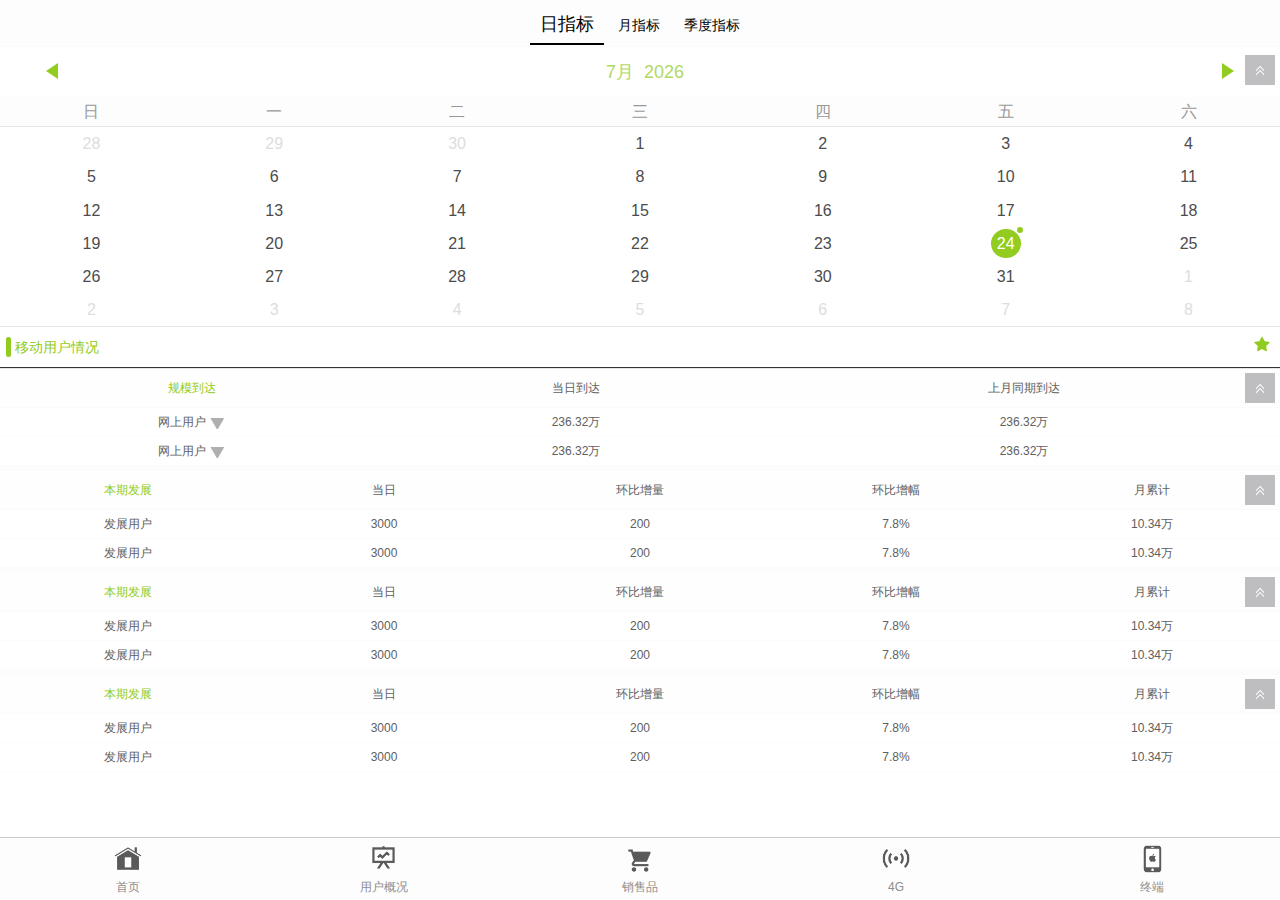
==== html/basic.html @ c3d91c06 "弹出层" ====
<!DOCTYPE html>
<html>
<head>
	<meta charset="UTF-8">
	<meta name="viewport" content="initial-scale=1.0, maximum-scale=1.0, user-scalable=no">
	<title>承包助手</title>
	<link rel="stylesheet" type="text/css" href="../css/themes/metro/easyui.css">
    <link rel="stylesheet" type="text/css" href="../css/themes/mobile.css">
	<link rel="stylesheet" type="text/css" href="../css/themes/icon.css">
    <link rel="stylesheet" type="text/css" href="../css/common.css">
	<script type="text/javascript" src="../js/jquery.min.js"></script>
    <script type="text/javascript" src="../js/jquery.easyui.min.js"></script>
    <script type="text/javascript" src="../js/jquery.easyui.mobile.js"></script>
    <script type="text/javascript" src="../js/slideout.min.js"></script>
    <script type="text/javascript" src="../js/swiper.min.js"></script>
    <script type="text/javascript" src="../js/touch.min.js"></script>
    <script type="text/javascript" src="../js/picker.js"></script>
    <script type="text/javascript" src="../js/picker.date.js"></script>
    <script type="text/javascript" src="../js/layout.js"></script>
</head>
<body>
<!--左侧滑动菜单-->
<nav id="menu" class="menu">
    <!--个人信息显示-->
    <div class="topInfo">
        <div class="photo">
            <p><img src="../images/common/phone.png" alt="呼和浩特-张勇"/> </p>
            <span>呼和浩特-张勇</span>
        </div>
    </div>
    <!--//个人信息显示-->
    <!--左侧功能菜单-->
    <section class="menu-section">
        <ul class="menu-section-list">
            <li><a href="javascript:void(0)" class="active menu01">公告<span></span></a></li>
            <li><a href="javascript:void(0)" class=" menu02">设置<span></span></a></li>
            <li><a href="javascript:void(0)" class=" menu03">收藏<span></span></a></li>
            <li><a href="javascript:void(0)" class=" menu04">指标解释<span></span></a></li>
            <li><a href="javascript:void(0)" class=" menu05">搜索<span></span></a></li>
            <li><a href="javascript:void(0)" class=" menu06">用户信息<span></span></a></li>
        </ul>
    </section>
    <!--//左侧功能菜单-->
</nav>
<!--左侧滑动菜单-->
<!--页面整体布局-->
<div id="main" class="panel">
    <!--easyui布局-->
	<div class="easyui-navpanel"  >
        <!--头部tab 菜单-->
        <header class="dateHeader">
            <ul class="topTab">
				<li><a href="javascript:void(0)"  class="active">日指标</a></li>
                <li><a href="javascript:void(0)" class="" >月指标</a></li>
                <li><a href="javascript:void(0)" class="" >季度指标</a></li>
			</ul>
            <!--日历控件-->
            <div class="dateGuide">
                <fieldset class="fieldset">

                    <div><input id="" hidden="hidden" class="datepicker" type="text"> <a class="toggleBtn" href="javascript:void(0)">切换</a></div>

                </fieldset>

            </div>
            <!--//日历控件-->
            <!--指标标题-->
            <div class="tableTitle">
                <h3>移动用户情况</h3>
                <a href="javascript:void(0)">收藏</a>
            </div>
            <!--//指标标题-->
        </header>
        <!--//头部tab 菜单-->
        <!--底部切换菜单-->
        <footer>
            <div class="m-buttongroup m-buttongroup-justified" style="width:100%">
                <a href="javascript:void(0)" class="easyui-linkbutton" data-options="iconCls:'icon-large-picture',size:'large',iconAlign:'top',plain:true">首页</a>
                <a href="javascript:void(0)" class="easyui-linkbutton" data-options="iconCls:'icon-large-clipart',size:'large',iconAlign:'top',plain:true">用户概况</a>
                <a href="javascript:void(0)" class="easyui-linkbutton" data-options="iconCls:'icon-large-shapes',size:'large',iconAlign:'top',plain:true">销售品</a>
                <a href="javascript:void(0)" class="easyui-linkbutton" data-options="iconCls:'icon-large-smartart',size:'large',iconAlign:'top',plain:true">4G</a>
                <a href="javascript:void(0)" class="easyui-linkbutton" data-options="iconCls:'icon-large-chart',size:'large',iconAlign:'top',plain:true">终端</a>
            </div>
        </footer>
        <!--//底部切换菜单-->
        <!--页面内容框架-->
        <div id="center">
            <!--指标内容-->
            <div class="tableGuide">

                <!--指标表格-->
                <div class="tableBox">
                    <a class="toggleBTable" href="javascript:void(0)">切换</a>
                        <table cellpadding="0" cellspacing="0" border="0" width="100%">
                            <colgroup>
                                <col width="30%" />
                                <col width="30%" />
                                <col width="*" />
                            </colgroup>
                            <thead>
                                <tr>
                                    <th class="imText">规模到达</th>
                                    <th>当日到达</th>
                                    <th>上月同期到达</th>
                                </tr>
                            </thead>
                            <tbody>
                            <tr>
                                <td class="inLink"><a href="javascript:void(0)">网上用户</a> </td>
                                <td>236.32万</td>
                                <td>236.32万</td>
                            </tr>
                            <tr>
                                <td class="inLink"><a href="javascript:void(0)">网上用户</a> </td>
                                <td>236.32万</td>
                                <td>236.32万</td>
                            </tr>

                            </tbody>
                        </table>
                </div>
                <!--//指标表格-->
                <!--指标表格-->
                <div class="tableBox">
                    <a class="toggleBTable" href="javascript:void(0)">切换</a>
                    <table cellpadding="0" cellspacing="0" border="0" width="100%">
                        <colgroup>
                            <col width="20%" />
                            <col width="20%" />
                            <col width="20%" />
                            <col width="20%" />
                            <col width="*" />
                        </colgroup>
                        <thead>
                        <tr>
                            <th class="imText">本期发展</th>
                            <th>当日</th>
                            <th>环比增量</th>
                            <th>环比增幅</th>
                            <th>月累计</th>
                        </tr>
                        </thead>
                        <tbody>
                        <tr>
                            <td>发展用户 </td>
                            <td>3000</td>
                            <td>200</td>
                            <td>7.8%</td>
                            <td>10.34万</td>
                        </tr>
                        <tr>
                            <td>发展用户 </td>
                            <td>3000</td>
                            <td>200</td>
                            <td>7.8%</td>
                            <td>10.34万</td>
                        </tr>
                        </tbody>
                    </table>
                </div>
                <!--//指标表格-->
                <!--指标表格-->
                <div class="tableBox">
                    <a class="toggleBTable" href="javascript:void(0)">切换</a>
                    <table cellpadding="0" cellspacing="0" border="0" width="100%">
                        <colgroup>
                            <col width="20%" />
                            <col width="20%" />
                            <col width="20%" />
                            <col width="20%" />
                            <col width="*" />
                        </colgroup>
                        <thead>
                        <tr>
                            <th class="imText">本期发展</th>
                            <th>当日</th>
                            <th>环比增量</th>
                            <th>环比增幅</th>
                            <th>月累计</th>
                        </tr>
                        </thead>
                        <tbody>
                        <tr>
                            <td>发展用户 </td>
                            <td>3000</td>
                            <td>200</td>
                            <td>7.8%</td>
                            <td>10.34万</td>
                        </tr>
                        <tr>
                            <td>发展用户 </td>
                            <td>3000</td>
                            <td>200</td>
                            <td>7.8%</td>
                            <td>10.34万</td>
                        </tr>
                        </tbody>
                    </table>
                </div>
                <!--//指标表格-->
                <!--指标表格-->
                <div class="tableBox">
                    <a class="toggleBTable" href="javascript:void(0)">切换</a>
                    <table cellpadding="0" cellspacing="0" border="0" width="100%">
                        <colgroup>
                            <col width="20%" />
                            <col width="20%" />
                            <col width="20%" />
                            <col width="20%" />
                            <col width="*" />
                        </colgroup>
                        <thead>
                        <tr>
                            <th class="imText">本期发展</th>
                            <th>当日</th>
                            <th>环比增量</th>
                            <th>环比增幅</th>
                            <th>月累计</th>
                        </tr>
                        </thead>
                        <tbody>
                        <tr>
                            <td>发展用户 </td>
                            <td>3000</td>
                            <td>200</td>
                            <td>7.8%</td>
                            <td>10.34万</td>
                        </tr>
                        <tr>
                            <td>发展用户 </td>
                            <td>3000</td>
                            <td>200</td>
                            <td>7.8%</td>
                            <td>10.34万</td>
                        </tr>
                        </tbody>
                    </table>
                </div>
                <!--//指标表格-->
            </div>
            <!--//指标内容-->
        </div>
        <!--//页面内容框架-->
    </div>
    <!--easyui布局-->
</div>
<!--页面整体布局-->
<script type="text/javascript">
    $(function(){
        //日历控件
        dateUse()

    })

    function dateUse(){

        $('.datepicker').pickadate(
                {
                    monthsFull: ['1月', '2月', '3月', '4月', '5月', '6月', '7月', '8月', '9月', '10月', '11月', '12月'],
                    weekdaysShort: ['日', '一', '二', '三', '四', '五', '六'],
                    year: 'picker__year',
                    month: 'picker__month',
                    day: 'picker__day'

                }
        );
    }
    var slideout = new Slideout({
        'panel': document.getElementById('main'),
        'menu': document.getElementById('menu'),
        'padding': 256,
        'tolerance': 70
    });

    var target = document.getElementById("main");
    touch.on(target, 'swipeleft', function(ev){
        var display = $(".slideout-menu").css("display");
        if(display=="none"){
            window.location.href="http://www.baidu.com";
        }
    });
    /*document.querySelector('.js-slideout-toggle').addEventListener('click', function() {slideout.toggle();});*/
    document.querySelector('.menu').addEventListener('click', function(eve) {
        slideout.close();
    });
    function aload(t){ "use strict";t=t||window.document.querySelectorAll("[data-aload]"),void 0===t.length&&(t=[t]);var a,e=0,r=t.length;for(e;r>e;e+=1)a=t[e],a["LINK"!==a.tagName?"src":"href"]=a.getAttribute("data-aload"),a.removeAttribute("data-aload");return t;}


</script>
</body>
</html>
---- css/themes/metro/easyui.css ----
.panel {
  overflow: hidden;
  text-align: left;
  margin: 0;
  border: 0;
  -moz-border-radius: 0 0 0 0;
  -webkit-border-radius: 0 0 0 0;
  border-radius: 0 0 0 0;
}
.panel-header,
.panel-body {
  border-width: 1px;
  border-style: solid;
}
.panel-header {
  padding: 5px;
  position: relative;
}
.panel-title {
  background: url('images/blank.gif') no-repeat;
}
.panel-header-noborder {
  border-width: 0 0 1px 0;
}
.panel-body {
  overflow: auto;
  border-top-width: 0;
  padding: 0;
}
.panel-body-noheader {
  border-top-width: 1px;
}
.panel-body-noborder {
  border-width: 0px;
}
.panel-body-nobottom {
  border-bottom-width: 0;
}
.panel-with-icon {
  padding-left: 18px;
}
.panel-icon,
.panel-tool {
  position: absolute;
  top: 50%;
  margin-top: -8px;
  height: 16px;
  overflow: hidden;
}
.panel-icon {
  left: 5px;
  width: 16px;
}
.panel-tool {
  right: 5px;
  width: auto;
}
.panel-tool a {
  display: inline-block;
  width: 16px;
  height: 16px;
  opacity: 0.6;
  filter: alpha(opacity=60);
  margin: 0 0 0 2px;
  vertical-align: top;
}
.panel-tool a:hover {
  opacity: 1;
  filter: alpha(opacity=100);
  background-color: #E6E6E6;
  -moz-border-radius: -2px -2px -2px -2px;
  -webkit-border-radius: -2px -2px -2px -2px;
  border-radius: -2px -2px -2px -2px;
}
.panel-loading {
  padding: 11px 0px 10px 30px;
}
.panel-noscroll {
  overflow: hidden;
}
.panel-fit,
.panel-fit body {
  height: 100%;
  margin: 0;
  padding: 0;
  border: 0;
  overflow: hidden;
}
.panel-loading {
  background: url('images/loading.gif') no-repeat 10px 10px;
}
.panel-tool-close {
  background: url('images/panel_tools.png') no-repeat -16px 0px;
}
.panel-tool-min {
  background: url('images/panel_tools.png') no-repeat 0px 0px;
}
.panel-tool-max {
  background: url('images/panel_tools.png') no-repeat 0px -16px;
}
.panel-tool-restore {
  background: url('images/panel_tools.png') no-repeat -16px -16px;
}
.panel-tool-collapse {
  background: url('images/panel_tools.png') no-repeat -32px 0;
}
.panel-tool-expand {
  background: url('images/panel_tools.png') no-repeat -32px -16px;
}
.panel-header,
.panel-body {
  border-color: #ddd;
}
.panel-header {
  background-color: #ffffff;
}
.panel-body {
  background-color: #fff;
  color: #444;
  font-size: 12px;
}
.panel-title {
  font-size: 12px;
  font-weight: bold;
  color: #777;
  height: 16px;
  line-height: 16px;
}
.panel-footer {
  border: 1px solid #ddd;
  overflow: hidden;
  background: #fff;
}
.panel-footer-noborder {
  border-width: 1px 0 0 0;
}
.accordion {
  overflow: hidden;
  border-width: 1px;
  border-style: solid;
}
.accordion .accordion-header {
  border-width: 0 0 1px;
  cursor: pointer;
}
.accordion .accordion-body {
  border-width: 0 0 1px;
}
.accordion-noborder {
  border-width: 0;
}
.accordion-noborder .accordion-header {
  border-width: 0 0 1px;
}
.accordion-noborder .accordion-body {
  border-width: 0 0 1px;
}
.accordion-collapse {
  background: url('images/accordion_arrows.png') no-repeat 0 0;
}
.accordion-expand {
  background: url('images/accordion_arrows.png') no-repeat -16px 0;
}
.accordion {
  background: #fff;
  border-color: #ddd;
}
.accordion .accordion-header {
  background: #ffffff;
  filter: none;
}
.accordion .accordion-header-selected {
  background: #CCE6FF;
}
.accordion .accordion-header-selected .panel-title {
  color: #000;
}
.window {
  overflow: hidden;
  padding: 5px;
  border-width: 1px;
  border-style: solid;
}
.window .window-header {
  background: transparent;
  padding: 0px 0px 6px 0px;
}
.window .window-body {
  border-width: 1px;
  border-style: solid;
  border-top-width: 0px;
}
.window .window-body-noheader {
  border-top-width: 1px;
}
.window .panel-body-nobottom {
  border-bottom-width: 0;
}
.window .window-header .panel-icon,
.window .window-header .panel-tool {
  top: 50%;
  margin-top: -11px;
}
.window .window-header .panel-icon {
  left: 1px;
}
.window .window-header .panel-tool {
  right: 1px;
}
.window .window-header .panel-with-icon {
  padding-left: 18px;
}
.window-proxy {
  position: absolute;
  overflow: hidden;
}
.window-proxy-mask {
  position: absolute;
  filter: alpha(opacity=5);
  opacity: 0.05;
}
.window-mask {
  position: absolute;
  left: 0;
  top: 0;
  width: 100%;
  height: 100%;
  filter: alpha(opacity=40);
  opacity: 0.40;
  font-size: 1px;
  overflow: hidden;
}
.window,
.window-shadow {
  position: absolute;
  -moz-border-radius: 0px 0px 0px 0px;
  -webkit-border-radius: 0px 0px 0px 0px;
  border-radius: 0px 0px 0px 0px;
}
.window-shadow {
  background: #eee;
  -moz-box-shadow: 2px 2px 3px #ededed;
  -webkit-box-shadow: 2px 2px 3px #ededed;
  box-shadow: 2px 2px 3px #ededed;
  filter: progid:DXImageTransform.Microsoft.Blur(pixelRadius=2,MakeShadow=false,ShadowOpacity=0.2);
}
.window,
.window .window-body {
  border-color: #ddd;
}
.window {
  background-color: #ffffff;
}
.window-proxy {
  border: 1px dashed #ddd;
}
.window-proxy-mask,
.window-mask {
  background: #eee;
}
.window .panel-footer {
  border: 1px solid #ddd;
  position: relative;
  top: -1px;
}
.dialog-content {
  overflow: auto;
}
.dialog-toolbar {
  padding: 2px 5px;
}
.dialog-tool-separator {
  float: left;
  height: 24px;
  border-left: 1px solid #ddd;
  border-right: 1px solid #fff;
  margin: 2px 1px;
}
.dialog-button {
  padding: 5px;
  text-align: right;
}
.dialog-button .l-btn {
  margin-left: 5px;
}
.dialog-toolbar,
.dialog-button {
  background: #fff;
  border-width: 1px;
  border-style: solid;
}
.dialog-toolbar {
  border-color: #ddd #ddd #ddd #ddd;
}
.dialog-button {
  border-color: #ddd #ddd #ddd #ddd;
}
.l-btn {
  text-decoration: none;
  display: inline-block;
  overflow: hidden;
  margin: 0;
  padding: 0;
  cursor: pointer;
  outline: none;
  text-align: center;
  vertical-align: middle;
  line-height: normal;
}
.l-btn-plain {
  border-width: 0;
  padding: 1px;
}
.l-btn-left {
  display: inline-block;
  position: relative;
  overflow: hidden;
  margin: 0;
  padding: 0;
  vertical-align: top;
}
.l-btn-text {
  display: inline-block;
  vertical-align: top;
  width: auto;
  line-height: 24px;
  font-size: 12px;
  padding: 0;
  margin: 0 4px;
}
.l-btn-icon {
  display: inline-block;
  width: 16px;
  height: 16px;
  line-height: 16px;
  position: absolute;
  top: 50%;
  margin-top: -8px;
  font-size: 1px;
}
.l-btn span span .l-btn-empty {
  display: inline-block;
  margin: 0;
  width: 16px;
  height: 24px;
  font-size: 1px;
  vertical-align: top;
}
.l-btn span .l-btn-icon-left {
  padding: 0 0 0 20px;
  background-position: left center;
}
.l-btn span .l-btn-icon-right {
  padding: 0 20px 0 0;
  background-position: right center;
}
.l-btn-icon-left .l-btn-text {
  margin: 0 4px 0 24px;
}
.l-btn-icon-left .l-btn-icon {
  left: 4px;
}
.l-btn-icon-right .l-btn-text {
  margin: 0 24px 0 4px;
}
.l-btn-icon-right .l-btn-icon {
  right: 4px;
}
.l-btn-icon-top .l-btn-text {
  margin: 20px 4px 0 4px;
}
.l-btn-icon-top .l-btn-icon {
  top: 4px;
  left: 50%;
  margin: 0 0 0 -8px;
}
.l-btn-icon-bottom .l-btn-text {
  margin: 0 4px 20px 4px;
}
.l-btn-icon-bottom .l-btn-icon {
  top: auto;
  bottom: 4px;
  left: 50%;
  margin: 0 0 0 -8px;
}
.l-btn-left .l-btn-empty {
  margin: 0 4px;
  width: 16px;
}
.l-btn-plain:hover {
  padding: 0;
}
.l-btn-focus {
  outline: #0000FF dotted thin;
}
.l-btn-large .l-btn-text {
  line-height: 40px;
}
.l-btn-large .l-btn-icon {
  width: 32px;
  height: 32px;
  line-height: 32px;
  margin-top: -16px;
}
.l-btn-large .l-btn-icon-left .l-btn-text {
  margin-left: 40px;
}
.l-btn-large .l-btn-icon-right .l-btn-text {
  margin-right: 40px;
}
.l-btn-large .l-btn-icon-top .l-btn-text {
  margin-top: 36px;
  line-height: 24px;
  min-width: 32px;
}
.l-btn-large .l-btn-icon-top .l-btn-icon {
  margin: 0 0 0 -16px;
}
.l-btn-large .l-btn-icon-bottom .l-btn-text {
  margin-bottom: 36px;
  line-height: 24px;
  min-width: 32px;
}
.l-btn-large .l-btn-icon-bottom .l-btn-icon {
  margin: 0 0 0 -16px;
}
.l-btn-large .l-btn-left .l-btn-empty {
  margin: 0 4px;
  width: 32px;
}
.l-btn {
  color: #777;
  background: #ffffff;
  background-repeat: repeat-x;
  border: 1px solid #dddddd;
  background: -webkit-linear-gradient(top,#ffffff 0,#ffffff 100%);
  background: -moz-linear-gradient(top,#ffffff 0,#ffffff 100%);
  background: -o-linear-gradient(top,#ffffff 0,#ffffff 100%);
  background: linear-gradient(to bottom,#ffffff 0,#ffffff 100%);
  background-repeat: repeat-x;
  filter: progid:DXImageTransform.Microsoft.gradient(startColorstr=#ffffff,endColorstr=#ffffff,GradientType=0);
  -moz-border-radius: 0px 0px 0px 0px;
  -webkit-border-radius: 0px 0px 0px 0px;
  border-radius: 0px 0px 0px 0px;
}
.l-btn:hover {
  background: #E6E6E6;
  color: #444;
  border: 1px solid #ddd;
  filter: none;
}
.l-btn-plain {
  background: transparent;
  border-width: 0;
  filter: none;
}
.l-btn-outline {
  border-width: 1px;
  border-color: #ddd;
  padding: 0;
}
.l-btn-plain:hover {
  background: #E6E6E6;
  color: #444;
  border: 1px solid #ddd;
  -moz-border-radius: 0px 0px 0px 0px;
  -webkit-border-radius: 0px 0px 0px 0px;
  border-radius: 0px 0px 0px 0px;
}
.l-btn-disabled,
.l-btn-disabled:hover {
  opacity: 0.5;
  cursor: default;
  background: #ffffff;
  color: #777;
  background: -webkit-linear-gradient(top,#ffffff 0,#ffffff 100%);
  background: -moz-linear-gradient(top,#ffffff 0,#ffffff 100%);
  background: -o-linear-gradient(top,#ffffff 0,#ffffff 100%);
  background: linear-gradient(to bottom,#ffffff 0,#ffffff 100%);
  background-repeat: repeat-x;
  filter: progid:DXImageTransform.Microsoft.gradient(startColorstr=#ffffff,endColorstr=#ffffff,GradientType=0);
}
.l-btn-disabled .l-btn-text,
.l-btn-disabled .l-btn-icon {
  filter: alpha(opacity=50);
}
.l-btn-plain-disabled,
.l-btn-plain-disabled:hover {
  background: transparent;
  filter: alpha(opacity=50);
}
.l-btn-selected,
.l-btn-selected:hover {
  background: #ddd;
  filter: none;
}
.l-btn-plain-selected,
.l-btn-plain-selected:hover {
  background: #ddd;
}
.textbox {
  position: relative;
  border: 1px solid #ddd;
  background-color: #fff;
  vertical-align: middle;
  display: inline-block;
  overflow: hidden;
  white-space: nowrap;
  margin: 0;
  padding: 0;
  -moz-border-radius: 0px 0px 0px 0px;
  -webkit-border-radius: 0px 0px 0px 0px;
  border-radius: 0px 0px 0px 0px;
}
.textbox .textbox-text {
  font-size: 12px;
  border: 0;
  margin: 0;
  padding: 4px;
  white-space: normal;
  vertical-align: top;
  outline-style: none;
  resize: none;
  -moz-border-radius: 0px 0px 0px 0px;
  -webkit-border-radius: 0px 0px 0px 0px;
  border-radius: 0px 0px 0px 0px;
}
.textbox textarea.textbox-text {
  white-space: pre-wrap;
}
.textbox .textbox-prompt {
  font-size: 12px;
  color: #aaa;
}
.textbox .textbox-button,
.textbox .textbox-button:hover {
  position: absolute;
  top: 0;
  padding: 0;
  vertical-align: top;
  -moz-border-radius: 0 0 0 0;
  -webkit-border-radius: 0 0 0 0;
  border-radius: 0 0 0 0;
}
.textbox-button-right,
.textbox-button-right:hover {
  border-width: 0 0 0 1px;
}
.textbox-button-left,
.textbox-button-left:hover {
  border-width: 0 1px 0 0;
}
.textbox-addon {
  position: absolute;
  top: 0;
}
.textbox-icon {
  display: inline-block;
  width: 18px;
  height: 20px;
  overflow: hidden;
  vertical-align: top;
  background-position: center center;
  cursor: pointer;
  opacity: 0.6;
  filter: alpha(opacity=60);
  text-decoration: none;
  outline-style: none;
}
.textbox-icon-disabled,
.textbox-icon-readonly {
  cursor: default;
}
.textbox-icon:hover {
  opacity: 1.0;
  filter: alpha(opacity=100);
}
.textbox-icon-disabled:hover {
  opacity: 0.6;
  filter: alpha(opacity=60);
}
.textbox-focused {
  -moz-box-shadow: 0 0 3px 0 #ddd;
  -webkit-box-shadow: 0 0 3px 0 #ddd;
  box-shadow: 0 0 3px 0 #ddd;
}
.textbox-invalid {
  border-color: #ffa8a8;
  background-color: #fff3f3;
}
.filebox .textbox-value {
  vertical-align: top;
  position: absolute;
  top: 0;
  left: -5000px;
}
.filebox-label {
  display: inline-block;
  position: absolute;
  width: 100%;
  height: 100%;
  cursor: pointer;
  left: 0;
  top: 0;
  z-index: 10;
  background: url('images/blank.gif') no-repeat;
}
.l-btn-disabled .filebox-label {
  cursor: default;
}
.combo {
  display: inline-block;
  white-space: nowrap;
  margin: 0;
  padding: 0;
  border-width: 1px;
  border-style: solid;
  overflow: hidden;
  vertical-align: middle;
}
.combo .combo-text {
  font-size: 12px;
  border: 0px;
  margin: 0;
  padding: 0px 2px;
  vertical-align: baseline;
}
.combo-arrow {
  width: 18px;
  height: 20px;
  overflow: hidden;
  display: inline-block;
  vertical-align: top;
  cursor: pointer;
  opacity: 0.6;
  filter: alpha(opacity=60);
}
.combo-arrow-hover {
  opacity: 1.0;
  filter: alpha(opacity=100);
}
.combo-panel {
  overflow: auto;
}
.combo-arrow {
  background: url('images/combo_arrow.png') no-repeat center center;
}
.combo-panel {
  background-color: #fff;
}
.combo {
  border-color: #ddd;
  background-color: #fff;
}
.combo-arrow {
  background-color: #ffffff;
}
.combo-arrow-hover {
  background-color: #E6E6E6;
}
.combo-arrow:hover {
  background-color: #E6E6E6;
}
.combo .textbox-icon-disabled:hover {
  cursor: default;
}
.textbox-invalid {
  border-color: #ffa8a8;
  background-color: #fff3f3;
}
.combobox-item,
.combobox-group {
  font-size: 12px;
  padding: 3px;
  padding-right: 0px;
}
.combobox-item-disabled {
  opacity: 0.5;
  filter: alpha(opacity=50);
}
.combobox-gitem {
  padding-left: 10px;
}
.combobox-group {
  font-weight: bold;
}
.combobox-item-hover {
  background-color: #E6E6E6;
  color: #444;
}
.combobox-item-selected {
  background-color: #CCE6FF;
  color: #000;
}
.layout {
  position: relative;
  overflow: hidden;
  margin: 0;
  padding: 0;
  z-index: 0;
}
.layout-panel {
  position: absolute;
  overflow: hidden;
}
.layout-body {
  min-width: 1px;
  min-height: 1px;
}
.layout-panel-east,
.layout-panel-west {
  z-index: 2;
}
.layout-panel-north,
.layout-panel-south {
  z-index: 3;
}
.layout-expand {
  position: absolute;
  padding: 0px;
  font-size: 1px;
  cursor: pointer;
  z-index: 1;
}
.layout-expand .panel-header,
.layout-expand .panel-body {
  background: transparent;
  filter: none;
  overflow: hidden;
}
.layout-expand .panel-header {
  border-bottom-width: 0px;
}
.layout-expand .panel-body {
  position: relative;
}
.layout-expand .panel-body .panel-icon {
  margin-top: 0;
  top: 0;
  left: 50%;
  margin-left: -8px;
}
.layout-expand-west .panel-header .panel-icon,
.layout-expand-east .panel-header .panel-icon {
  display: none;
}
.layout-expand-title {
  position: absolute;
  top: 0;
  left: 21px;
  white-space: nowrap;
  word-wrap: normal;
  -webkit-transform: rotate(90deg);
  -webkit-transform-origin: 0 0;
  -moz-transform: rotate(90deg);
  -moz-transform-origin: 0 0;
  -o-transform: rotate(90deg);
  -o-transform-origin: 0 0;
  transform: rotate(90deg);
  transform-origin: 0 0;
}
.layout-expand-with-icon {
  top: 18px;
}
.layout-expand .panel-body-noheader .layout-expand-title,
.layout-expand .panel-body-noheader .panel-icon {
  top: 5px;
}
.layout-expand .panel-body-noheader .layout-expand-with-icon {
  top: 23px;
}
.layout-split-proxy-h,
.layout-split-proxy-v {
  position: absolute;
  font-size: 1px;
  display: none;
  z-index: 5;
}
.layout-split-proxy-h {
  width: 5px;
  cursor: e-resize;
}
.layout-split-proxy-v {
  height: 5px;
  cursor: n-resize;
}
.layout-mask {
  position: absolute;
  background: #fafafa;
  filter: alpha(opacity=10);
  opacity: 0.10;
  z-index: 4;
}
.layout-button-up {
  background: url('images/layout_arrows.png') no-repeat -16px -16px;
}
.layout-button-down {
  background: url('images/layout_arrows.png') no-repeat -16px 0;
}
.layout-button-left {
  background: url('images/layout_arrows.png') no-repeat 0 0;
}
.layout-button-right {
  background: url('images/layout_arrows.png') no-repeat 0 -16px;
}
.layout-split-proxy-h,
.layout-split-proxy-v {
  background-color: #b3b3b3;
}
.layout-split-north {
  border-bottom: 5px solid #fff;
}
.layout-split-south {
  border-top: 5px solid #fff;
}
.layout-split-east {
  border-left: 5px solid #fff;
}
.layout-split-west {
  border-right: 5px solid #fff;
}
.layout-expand {
  background-color: #ffffff;
}
.layout-expand-over {
  background-color: #ffffff;
}
.tabs-container {
  overflow: hidden;
}
.tabs-header {
  border-width: 1px;
  border-style: solid;
  border-bottom-width: 0;
  position: relative;
  padding: 0;
  padding-top: 2px;
  overflow: hidden;
}
.tabs-scroller-left,
.tabs-scroller-right {
  position: absolute;
  top: auto;
  bottom: 0;
  width: 18px;
  font-size: 1px;
  display: none;
  cursor: pointer;
  border-width: 1px;
  border-style: solid;
}
.tabs-scroller-left {
  left: 0;
}
.tabs-scroller-right {
  right: 0;
}
.tabs-tool {
  position: absolute;
  bottom: 0;
  padding: 1px;
  overflow: hidden;
  border-width: 1px;
  border-style: solid;
}
.tabs-header-plain .tabs-tool {
  padding: 0 1px;
}
.tabs-wrap {
  position: relative;
  left: 0;
  overflow: hidden;
  width: 100%;
  margin: 0;
  padding: 0;
}
.tabs-scrolling {
  margin-left: 18px;
  margin-right: 18px;
}
.tabs-disabled {
  opacity: 0.3;
  filter: alpha(opacity=30);
}
.tabs {
  list-style-type: none;
  height: 26px;
  margin: 0px;
  padding: 0px;
  padding-left: 4px;
  width: 50000px;
  border-style: solid;
  border-width: 0 0 1px 0;
}
.tabs li {
  float: left;
  display: inline-block;
  margin: 0 4px -1px 0;
  padding: 0;
  position: relative;
  border: 0;
}
.tabs li a.tabs-inner {
  display: inline-block;
  text-decoration: none;
  margin: 0;
  padding: 0 10px;
  height: 25px;
  line-height: 25px;
  text-align: center;
  white-space: nowrap;
  border-width: 1px;
  border-style: solid;
  -moz-border-radius: 0px 0px 0 0;
  -webkit-border-radius: 0px 0px 0 0;
  border-radius: 0px 0px 0 0;
}
.tabs li.tabs-selected a.tabs-inner {
  font-weight: bold;
  outline: none;
}
.tabs li.tabs-selected a:hover.tabs-inner {
  cursor: default;
  pointer: default;
}
.tabs li a.tabs-close,
.tabs-p-tool {
  position: absolute;
  font-size: 1px;
  display: block;
  height: 12px;
  padding: 0;
  top: 50%;
  margin-top: -6px;
  overflow: hidden;
}
.tabs li a.tabs-close {
  width: 12px;
  right: 5px;
  opacity: 0.6;
  filter: alpha(opacity=60);
}
.tabs-p-tool {
  right: 16px;
}
.tabs-p-tool a {
  display: inline-block;
  font-size: 1px;
  width: 12px;
  height: 12px;
  margin: 0;
  opacity: 0.6;
  filter: alpha(opacity=60);
}
.tabs li a:hover.tabs-close,
.tabs-p-tool a:hover {
  opacity: 1;
  filter: alpha(opacity=100);
  cursor: hand;
  cursor: pointer;
}
.tabs-with-icon {
  padding-left: 18px;
}
.tabs-icon {
  position: absolute;
  width: 16px;
  height: 16px;
  left: 10px;
  top: 50%;
  margin-top: -8px;
}
.tabs-title {
  font-size: 12px;
}
.tabs-closable {
  padding-right: 8px;
}
.tabs-panels {
  margin: 0px;
  padding: 0px;
  border-width: 1px;
  border-style: solid;
  border-top-width: 0;
  overflow: hidden;
}
.tabs-header-bottom {
  border-width: 0 1px 1px 1px;
  padding: 0 0 2px 0;
}
.tabs-header-bottom .tabs {
  border-width: 1px 0 0 0;
}
.tabs-header-bottom .tabs li {
  margin: -1px 4px 0 0;
}
.tabs-header-bottom .tabs li a.tabs-inner {
  -moz-border-radius: 0 0 0px 0px;
  -webkit-border-radius: 0 0 0px 0px;
  border-radius: 0 0 0px 0px;
}
.tabs-header-bottom .tabs-tool {
  top: 0;
}
.tabs-header-bottom .tabs-scroller-left,
.tabs-header-bottom .tabs-scroller-right {
  top: 0;
  bottom: auto;
}
.tabs-panels-top {
  border-width: 1px 1px 0 1px;
}
.tabs-header-left {
  float: left;
  border-width: 1px 0 1px 1px;
  padding: 0;
}
.tabs-header-right {
  float: right;
  border-width: 1px 1px 1px 0;
  padding: 0;
}
.tabs-header-left .tabs-wrap,
.tabs-header-right .tabs-wrap {
  height: 100%;
}
.tabs-header-left .tabs {
  height: 100%;
  padding: 4px 0 0 2px;
  border-width: 0 1px 0 0;
}
.tabs-header-right .tabs {
  height: 100%;
  padding: 4px 2px 0 0;
  border-width: 0 0 0 1px;
}
.tabs-header-left .tabs li,
.tabs-header-right .tabs li {
  display: block;
  width: 100%;
  position: relative;
}
.tabs-header-left .tabs li {
  left: auto;
  right: 0;
  margin: 0 -1px 4px 0;
  float: right;
}
.tabs-header-right .tabs li {
  left: 0;
  right: auto;
  margin: 0 0 4px -1px;
  float: left;
}
.tabs-justified li a.tabs-inner {
  padding-left: 0;
  padding-right: 0;
}
.tabs-header-left .tabs li a.tabs-inner {
  display: block;
  text-align: left;
  padding-left: 10px;
  padding-right: 10px;
  -moz-border-radius: 0px 0 0 0px;
  -webkit-border-radius: 0px 0 0 0px;
  border-radius: 0px 0 0 0px;
}
.tabs-header-right .tabs li a.tabs-inner {
  display: block;
  text-align: left;
  padding-left: 10px;
  padding-right: 10px;
  -moz-border-radius: 0 0px 0px 0;
  -webkit-border-radius: 0 0px 0px 0;
  border-radius: 0 0px 0px 0;
}
.tabs-panels-right {
  float: right;
  border-width: 1px 1px 1px 0;
}
.tabs-panels-left {
  float: left;
  border-width: 1px 0 1px 1px;
}
.tabs-header-noborder,
.tabs-panels-noborder {
  border: 0px;
}
.tabs-header-plain {
  border: 0px;
  background: transparent;
}
.tabs-pill {
  padding-bottom: 3px;
}
.tabs-header-bottom .tabs-pill {
  padding-top: 3px;
  padding-bottom: 0;
}
.tabs-header-left .tabs-pill {
  padding-right: 3px;
}
.tabs-header-right .tabs-pill {
  padding-left: 3px;
}
.tabs-header .tabs-pill li a.tabs-inner {
  -moz-border-radius: 0px 0px 0px 0px;
  -webkit-border-radius: 0px 0px 0px 0px;
  border-radius: 0px 0px 0px 0px;
}
.tabs-header-narrow,
.tabs-header-narrow .tabs-narrow {
  padding: 0;
}
.tabs-narrow li,
.tabs-header-bottom .tabs-narrow li {
  margin-left: 0;
  margin-right: -1px;
}
.tabs-narrow li.tabs-last,
.tabs-header-bottom .tabs-narrow li.tabs-last {
  margin-right: 0;
}
.tabs-header-left .tabs-narrow,
.tabs-header-right .tabs-narrow {
  padding-top: 0;
}
.tabs-header-left .tabs-narrow li {
  margin-bottom: -1px;
  margin-right: -1px;
}
.tabs-header-left .tabs-narrow li.tabs-last,
.tabs-header-right .tabs-narrow li.tabs-last {
  margin-bottom: 0;
}
.tabs-header-right .tabs-narrow li {
  margin-bottom: -1px;
  margin-left: -1px;
}
.tabs-scroller-left {
  background: #ffffff url('images/tabs_icons.png') no-repeat 1px center;
}
.tabs-scroller-right {
  background: #ffffff url('images/tabs_icons.png') no-repeat -15px center;
}
.tabs li a.tabs-close {
  background: url('images/tabs_icons.png') no-repeat -34px center;
}
.tabs li a.tabs-inner:hover {
  background: #E6E6E6;
  color: #444;
  filter: none;
}
.tabs li.tabs-selected a.tabs-inner {
  background-color: #fff;
  color: #777;
}
.tabs li a.tabs-inner {
  color: #777;
  background-color: #ffffff;
}
.tabs-header,
.tabs-tool {
  background-color: #ffffff;
}
.tabs-header-plain {
  background: transparent;
}
.tabs-header,
.tabs-scroller-left,
.tabs-scroller-right,
.tabs-tool,
.tabs,
.tabs-panels,
.tabs li a.tabs-inner,
.tabs li.tabs-selected a.tabs-inner,
.tabs-header-bottom .tabs li.tabs-selected a.tabs-inner,
.tabs-header-left .tabs li.tabs-selected a.tabs-inner,
.tabs-header-right .tabs li.tabs-selected a.tabs-inner {
  border-color: #ddd;
}
.tabs-p-tool a:hover,
.tabs li a:hover.tabs-close,
.tabs-scroller-over {
  background-color: #E6E6E6;
}
.tabs li.tabs-selected a.tabs-inner {
  border-bottom: 1px solid #fff;
}
.tabs-header-bottom .tabs li.tabs-selected a.tabs-inner {
  border-top: 1px solid #fff;
}
.tabs-header-left .tabs li.tabs-selected a.tabs-inner {
  border-right: 1px solid #fff;
}
.tabs-header-right .tabs li.tabs-selected a.tabs-inner {
  border-left: 1px solid #fff;
}
.tabs-header .tabs-pill li.tabs-selected a.tabs-inner {
  background: #CCE6FF;
  color: #000;
  filter: none;
  border-color: #ddd;
}
.datagrid .panel-body {
  overflow: hidden;
  position: relative;
}
.datagrid-view {
  position: relative;
  overflow: hidden;
}
.datagrid-view1,
.datagrid-view2 {
  position: absolute;
  overflow: hidden;
  top: 0;
}
.datagrid-view1 {
  left: 0;
}
.datagrid-view2 {
  right: 0;
}
.datagrid-mask {
  position: absolute;
  left: 0;
  top: 0;
  width: 100%;
  height: 100%;
  opacity: 0.3;
  filter: alpha(opacity=30);
  display: none;
}
.datagrid-mask-msg {
  position: absolute;
  top: 50%;
  margin-top: -20px;
  padding: 10px 5px 10px 30px;
  width: auto;
  height: 16px;
  border-width: 2px;
  border-style: solid;
  display: none;
}
.datagrid-sort-icon {
  padding: 0;
  display: none;
}
.datagrid-toolbar {
  height: auto;
  padding: 1px 2px;
  border-width: 0 0 1px 0;
  border-style: solid;
}
.datagrid-btn-separator {
  float: left;
  height: 24px;
  border-left: 1px solid #ddd;
  border-right: 1px solid #fff;
  margin: 2px 1px;
}
.datagrid .datagrid-pager {
  display: block;
  margin: 0;
  border-width: 1px 0 0 0;
  border-style: solid;
}
.datagrid .datagrid-pager-top {
  border-width: 0 0 1px 0;
}
.datagrid-header {
  overflow: hidden;
  cursor: default;
  border-width: 0 0 1px 0;
  border-style: solid;
}
.datagrid-header-inner {
  float: left;
  width: 10000px;
}
.datagrid-header-row,
.datagrid-row {
  height: 25px;
}
.datagrid-header td,
.datagrid-body td,
.datagrid-footer td {
  border-width: 0 1px 1px 0;
  border-style: dotted;
  margin: 0;
  padding: 0;
}
.datagrid-cell,
.datagrid-cell-group,
.datagrid-header-rownumber,
.datagrid-cell-rownumber {
  margin: 0;
  padding: 0 4px;
  white-space: nowrap;
  word-wrap: normal;
  overflow: hidden;
  height: 18px;
  line-height: 18px;
  font-size: 12px;
}
.datagrid-header .datagrid-cell {
  height: auto;
}
.datagrid-header .datagrid-cell span {
  font-size: 12px;
}
.datagrid-cell-group {
  text-align: center;
  text-overflow: ellipsis;
}
.datagrid-header-rownumber,
.datagrid-cell-rownumber {
  width: 30px;
  text-align: center;
  margin: 0;
  padding: 0;
}
.datagrid-body {
  margin: 0;
  padding: 0;
  overflow: auto;
  zoom: 1;
}
.datagrid-view1 .datagrid-body-inner {
  padding-bottom: 20px;
}
.datagrid-view1 .datagrid-body {
  overflow: hidden;
}
.datagrid-footer {
  overflow: hidden;
}
.datagrid-footer-inner {
  border-width: 1px 0 0 0;
  border-style: solid;
  width: 10000px;
  float: left;
}
.datagrid-row-editing .datagrid-cell {
  height: auto;
}
.datagrid-header-check,
.datagrid-cell-check {
  padding: 0;
  width: 27px;
  height: 18px;
  font-size: 1px;
  text-align: center;
  overflow: hidden;
}
.datagrid-header-check input,
.datagrid-cell-check input {
  margin: 0;
  padding: 0;
  width: 15px;
  height: 18px;
}
.datagrid-resize-proxy {
  position: absolute;
  width: 1px;
  height: 10000px;
  top: 0;
  cursor: e-resize;
  display: none;
}
.datagrid-body .datagrid-editable {
  margin: 0;
  padding: 0;
}
.datagrid-body .datagrid-editable table {
  width: 100%;
  height: 100%;
}
.datagrid-body .datagrid-editable td {
  border: 0;
  margin: 0;
  padding: 0;
}
.datagrid-view .datagrid-editable-input {
  margin: 0;
  padding: 2px 4px;
  border: 1px solid #ddd;
  font-size: 12px;
  outline-style: none;
  -moz-border-radius: 0 0 0 0;
  -webkit-border-radius: 0 0 0 0;
  border-radius: 0 0 0 0;
}
.datagrid-sort .datagrid-sort-icon {
  display: inline;
  padding: 0 13px 0 0;
  background: url('images/datagrid_icons.png') no-repeat -64px center;
}
.datagrid-sort-desc .datagrid-sort-icon {
  display: inline;
  padding: 0 13px 0 0;
  background: url('images/datagrid_icons.png') no-repeat -16px center;
}
.datagrid-sort-asc .datagrid-sort-icon {
  display: inline;
  padding: 0 13px 0 0;
  background: url('images/datagrid_icons.png') no-repeat 0px center;
}
.datagrid-row-collapse {
  background: url('images/datagrid_icons.png') no-repeat -48px center;
}
.datagrid-row-expand {
  background: url('images/datagrid_icons.png') no-repeat -32px center;
}
.datagrid-mask-msg {
  background: #fff url('images/loading.gif') no-repeat scroll 5px center;
}
.datagrid-header,
.datagrid-td-rownumber {
  background-color: #ffffff;
}
.datagrid-cell-rownumber {
  color: #444;
}
.datagrid-resize-proxy {
  background: #b3b3b3;
}
.datagrid-mask {
  background: #eee;
}
.datagrid-mask-msg {
  border-color: #ddd;
}
.datagrid-toolbar,
.datagrid-pager {
  background: #fff;
}
.datagrid-header,
.datagrid-toolbar,
.datagrid-pager,
.datagrid-footer-inner {
  border-color: #ddd;
}
.datagrid-header td,
.datagrid-body td,
.datagrid-footer td {
  border-color: #ddd;
}
.datagrid-htable,
.datagrid-btable,
.datagrid-ftable {
  color: #444;
  border-collapse: separate;
}
.datagrid-row-alt {
  background: #f5f5f5;
}
.datagrid-row-over,
.datagrid-header td.datagrid-header-over {
  background: #E6E6E6;
  color: #444;
  cursor: default;
}
.datagrid-row-selected {
  background: #CCE6FF;
  color: #000;
}
.datagrid-row-editing .textbox,
.datagrid-row-editing .textbox-text {
  -moz-border-radius: 0 0 0 0;
  -webkit-border-radius: 0 0 0 0;
  border-radius: 0 0 0 0;
}
.propertygrid .datagrid-view1 .datagrid-body td {
  padding-bottom: 1px;
  border-width: 0 1px 0 0;
}
.propertygrid .datagrid-group {
  height: 21px;
  overflow: hidden;
  border-width: 0 0 1px 0;
  border-style: solid;
}
.propertygrid .datagrid-group span {
  font-weight: bold;
}
.propertygrid .datagrid-view1 .datagrid-body td {
  border-color: #ddd;
}
.propertygrid .datagrid-view1 .datagrid-group {
  border-color: #ffffff;
}
.propertygrid .datagrid-view2 .datagrid-group {
  border-color: #ddd;
}
.propertygrid .datagrid-group,
.propertygrid .datagrid-view1 .datagrid-body,
.propertygrid .datagrid-view1 .datagrid-row-over,
.propertygrid .datagrid-view1 .datagrid-row-selected {
  background: #ffffff;
}
.datalist .datagrid-header {
  border-width: 0;
}
.datalist .datagrid-group,
.m-list .m-list-group {
  height: 25px;
  line-height: 25px;
  font-weight: bold;
  overflow: hidden;
  background-color: #ffffff;
  border-style: solid;
  border-width: 0 0 1px 0;
  border-color: #ddd;
}
.datalist .datagrid-group-expander {
  display: none;
}
.datalist .datagrid-group-title {
  padding: 0 4px;
}
.datalist .datagrid-btable {
  width: 100%;
  table-layout: fixed;
}
.datalist .datagrid-row td {
  border-style: solid;
  border-left-color: transparent;
  border-right-color: transparent;
  border-bottom-width: 0;
}
.datalist-lines .datagrid-row td {
  border-bottom-width: 1px;
}
.datalist .datagrid-cell,
.m-list li {
  width: auto;
  height: auto;
  padding: 2px 4px;
  line-height: 18px;
  position: relative;
  white-space: nowrap;
  text-overflow: ellipsis;
  overflow: hidden;
}
.datalist-link,
.m-list li>a {
  display: block;
  position: relative;
  cursor: pointer;
  color: #444;
  text-decoration: none;
  overflow: hidden;
  margin: -2px -4px;
  padding: 2px 4px;
  padding-right: 16px;
  line-height: 18px;
  white-space: nowrap;
  text-overflow: ellipsis;
  overflow: hidden;
}
.datalist-link::after,
.m-list li>a::after {
  position: absolute;
  display: block;
  width: 8px;
  height: 8px;
  content: '';
  right: 6px;
  top: 50%;
  margin-top: -4px;
  border-style: solid;
  border-width: 1px 1px 0 0;
  -ms-transform: rotate(45deg);
  -moz-transform: rotate(45deg);
  -webkit-transform: rotate(45deg);
  -o-transform: rotate(45deg);
  transform: rotate(45deg);
}
.m-list {
  margin: 0;
  padding: 0;
  list-style: none;
}
.m-list li {
  border-style: solid;
  border-width: 0 0 1px 0;
  border-color: #ddd;
}
.m-list li>a:hover {
  background: #E6E6E6;
  color: #444;
}
.m-list .m-list-group {
  padding: 0 4px;
}
.pagination {
  zoom: 1;
}
.pagination table {
  float: left;
  height: 30px;
}
.pagination td {
  border: 0;
}
.pagination-btn-separator {
  float: left;
  height: 24px;
  border-left: 1px solid #ddd;
  border-right: 1px solid #fff;
  margin: 3px 1px;
}
.pagination .pagination-num {
  border-width: 1px;
  border-style: solid;
  margin: 0 2px;
  padding: 2px;
  width: 2em;
  height: auto;
}
.pagination-page-list {
  margin: 0px 6px;
  padding: 1px 2px;
  width: auto;
  height: auto;
  border-width: 1px;
  border-style: solid;
}
.pagination-info {
  float: right;
  margin: 0 6px 0 0;
  padding: 0;
  height: 30px;
  line-height: 30px;
  font-size: 12px;
}
.pagination span {
  font-size: 12px;
}
.pagination-link .l-btn-text {
  width: 24px;
  text-align: center;
  margin: 0;
}
.pagination-first {
  background: url('images/pagination_icons.png') no-repeat 0 center;
}
.pagination-prev {
  background: url('images/pagination_icons.png') no-repeat -16px center;
}
.pagination-next {
  background: url('images/pagination_icons.png') no-repeat -32px center;
}
.pagination-last {
  background: url('images/pagination_icons.png') no-repeat -48px center;
}
.pagination-load {
  background: url('images/pagination_icons.png') no-repeat -64px center;
}
.pagination-loading {
  background: url('images/loading.gif') no-repeat center center;
}
.pagination-page-list,
.pagination .pagination-num {
  border-color: #ddd;
}
.calendar {
  border-width: 1px;
  border-style: solid;
  padding: 1px;
  overflow: hidden;
}
.calendar table {
  table-layout: fixed;
  border-collapse: separate;
  font-size: 12px;
  width: 100%;
  height: 100%;
}
.calendar table td,
.calendar table th {
  font-size: 12px;
}
.calendar-noborder {
  border: 0;
}
.calendar-header {
  position: relative;
  height: 22px;
}
.calendar-title {
  text-align: center;
  height: 22px;
}
.calendar-title span {
  position: relative;
  display: inline-block;
  top: 2px;
  padding: 0 3px;
  height: 18px;
  line-height: 18px;
  font-size: 12px;
  cursor: pointer;
  -moz-border-radius: 0px 0px 0px 0px;
  -webkit-border-radius: 0px 0px 0px 0px;
  border-radius: 0px 0px 0px 0px;
}
.calendar-prevmonth,
.calendar-nextmonth,
.calendar-prevyear,
.calendar-nextyear {
  position: absolute;
  top: 50%;
  margin-top: -7px;
  width: 14px;
  height: 14px;
  cursor: pointer;
  font-size: 1px;
  -moz-border-radius: 0px 0px 0px 0px;
  -webkit-border-radius: 0px 0px 0px 0px;
  border-radius: 0px 0px 0px 0px;
}
.calendar-prevmonth {
  left: 20px;
  background: url('images/calendar_arrows.png') no-repeat -18px -2px;
}
.calendar-nextmonth {
  right: 20px;
  background: url('images/calendar_arrows.png') no-repeat -34px -2px;
}
.calendar-prevyear {
  left: 3px;
  background: url('images/calendar_arrows.png') no-repeat -1px -2px;
}
.calendar-nextyear {
  right: 3px;
  background: url('images/calendar_arrows.png') no-repeat -49px -2px;
}
.calendar-body {
  position: relative;
}
.calendar-body th,
.calendar-body td {
  text-align: center;
}
.calendar-day {
  border: 0;
  padding: 1px;
  cursor: pointer;
  -moz-border-radius: 0px 0px 0px 0px;
  -webkit-border-radius: 0px 0px 0px 0px;
  border-radius: 0px 0px 0px 0px;
}
.calendar-other-month {
  opacity: 0.3;
  filter: alpha(opacity=30);
}
.calendar-disabled {
  opacity: 0.6;
  filter: alpha(opacity=60);
  cursor: default;
}
.calendar-menu {
  position: absolute;
  top: 0;
  left: 0;
  width: 180px;
  height: 150px;
  padding: 5px;
  font-size: 12px;
  display: none;
  overflow: hidden;
}
.calendar-menu-year-inner {
  text-align: center;
  padding-bottom: 5px;
}
.calendar-menu-year {
  width: 40px;
  text-align: center;
  border-width: 1px;
  border-style: solid;
  margin: 0;
  padding: 2px;
  font-weight: bold;
  font-size: 12px;
}
.calendar-menu-prev,
.calendar-menu-next {
  display: inline-block;
  width: 21px;
  height: 21px;
  vertical-align: top;
  cursor: pointer;
  -moz-border-radius: 0px 0px 0px 0px;
  -webkit-border-radius: 0px 0px 0px 0px;
  border-radius: 0px 0px 0px 0px;
}
.calendar-menu-prev {
  margin-right: 10px;
  background: url('images/calendar_arrows.png') no-repeat 2px 2px;
}
.calendar-menu-next {
  margin-left: 10px;
  background: url('images/calendar_arrows.png') no-repeat -45px 2px;
}
.calendar-menu-month {
  text-align: center;
  cursor: pointer;
  font-weight: bold;
  -moz-border-radius: 0px 0px 0px 0px;
  -webkit-border-radius: 0px 0px 0px 0px;
  border-radius: 0px 0px 0px 0px;
}
.calendar-body th,
.calendar-menu-month {
  color: #919191;
}
.calendar-day {
  color: #444;
}
.calendar-sunday {
  color: #CC2222;
}
.calendar-saturday {
  color: #00ee00;
}
.calendar-today {
  color: #0000ff;
}
.calendar-menu-year {
  border-color: #ddd;
}
.calendar {
  border-color: #ddd;
}
.calendar-header {
  background: #ffffff;
}
.calendar-body,
.calendar-menu {
  background: #fff;
}
.calendar-body th {
  background: #fff;
  padding: 2px 0;
}
.calendar-hover,
.calendar-nav-hover,
.calendar-menu-hover {
  background-color: #E6E6E6;
  color: #444;
}
.calendar-hover {
  border: 1px solid #ddd;
  padding: 0;
}
.calendar-selected {
  background-color: #CCE6FF;
  color: #000;
  border: 1px solid #99cdff;
  padding: 0;
}
.datebox-calendar-inner {
  height: 180px;
}
.datebox-button {
  height: 18px;
  padding: 2px 5px;
  text-align: center;
}
.datebox-button a {
  font-size: 12px;
  font-weight: bold;
  text-decoration: none;
  opacity: 0.6;
  filter: alpha(opacity=60);
}
.datebox-button a:hover {
  opacity: 1.0;
  filter: alpha(opacity=100);
}
.datebox-current,
.datebox-close {
  float: left;
}
.datebox-close {
  float: right;
}
.datebox .combo-arrow {
  background-image: url('images/datebox_arrow.png');
  background-position: center center;
}
.datebox-button {
  background-color: #fff;
}
.datebox-button a {
  color: #777;
}
.numberbox {
  border: 1px solid #ddd;
  margin: 0;
  padding: 0 2px;
  vertical-align: middle;
}
.textbox {
  padding: 0;
}
.spinner {
  display: inline-block;
  white-space: nowrap;
  margin: 0;
  padding: 0;
  border-width: 1px;
  border-style: solid;
  overflow: hidden;
  vertical-align: middle;
}
.spinner .spinner-text {
  font-size: 12px;
  border: 0px;
  margin: 0;
  padding: 0 2px;
  vertical-align: baseline;
}
.spinner-arrow {
  background-color: #ffffff;
  display: inline-block;
  overflow: hidden;
  vertical-align: top;
  margin: 0;
  padding: 0;
  opacity: 1.0;
  filter: alpha(opacity=100);
  width: 18px;
}
.spinner-arrow-up,
.spinner-arrow-down {
  opacity: 0.6;
  filter: alpha(opacity=60);
  display: block;
  font-size: 1px;
  width: 18px;
  height: 10px;
  width: 100%;
  height: 50%;
  color: #777;
  outline-style: none;
}
.spinner-arrow-hover {
  background-color: #E6E6E6;
  opacity: 1.0;
  filter: alpha(opacity=100);
}
.spinner-arrow-up:hover,
.spinner-arrow-down:hover {
  opacity: 1.0;
  filter: alpha(opacity=100);
  background-color: #E6E6E6;
}
.textbox-icon-disabled .spinner-arrow-up:hover,
.textbox-icon-disabled .spinner-arrow-down:hover {
  opacity: 0.6;
  filter: alpha(opacity=60);
  background-color: #ffffff;
  cursor: default;
}
.spinner .textbox-icon-disabled {
  opacity: 0.6;
  filter: alpha(opacity=60);
}
.spinner-arrow-up {
  background: url('images/spinner_arrows.png') no-repeat 1px center;
}
.spinner-arrow-down {
  background: url('images/spinner_arrows.png') no-repeat -15px center;
}
.spinner {
  border-color: #ddd;
}
.progressbar {
  border-width: 1px;
  border-style: solid;
  -moz-border-radius: 0px 0px 0px 0px;
  -webkit-border-radius: 0px 0px 0px 0px;
  border-radius: 0px 0px 0px 0px;
  overflow: hidden;
  position: relative;
}
.progressbar-text {
  text-align: center;
  position: absolute;
}
.progressbar-value {
  position: relative;
  overflow: hidden;
  width: 0;
  -moz-border-radius: 0px 0 0 0px;
  -webkit-border-radius: 0px 0 0 0px;
  border-radius: 0px 0 0 0px;
}
.progressbar {
  border-color: #ddd;
}
.progressbar-text {
  color: #444;
  font-size: 12px;
}
.progressbar-value .progressbar-text {
  background-color: #CCE6FF;
  color: #000;
}
.searchbox {
  display: inline-block;
  white-space: nowrap;
  margin: 0;
  padding: 0;
  border-width: 1px;
  border-style: solid;
  overflow: hidden;
  vertical-align: middle;
}
.searchbox .searchbox-text {
  font-size: 12px;
  border: 0;
  margin: 0;
  padding: 0 2px;
  vertical-align: top;
}
.searchbox .searchbox-prompt {
  font-size: 12px;
  color: #ccc;
}
.searchbox-button {
  width: 18px;
  height: 20px;
  overflow: hidden;
  display: inline-block;
  vertical-align: top;
  cursor: pointer;
  opacity: 0.6;
  filter: alpha(opacity=60);
}
.searchbox-button-hover {
  opacity: 1.0;
  filter: alpha(opacity=100);
}
.searchbox .l-btn-plain {
  border: 0;
  padding: 0;
  vertical-align: top;
  opacity: 0.6;
  filter: alpha(opacity=60);
  -moz-border-radius: 0 0 0 0;
  -webkit-border-radius: 0 0 0 0;
  border-radius: 0 0 0 0;
}
.searchbox .l-btn-plain:hover {
  border: 0;
  padding: 0;
  opacity: 1.0;
  filter: alpha(opacity=100);
  -moz-border-radius: 0 0 0 0;
  -webkit-border-radius: 0 0 0 0;
  border-radius: 0 0 0 0;
}
.searchbox a.m-btn-plain-active {
  -moz-border-radius: 0 0 0 0;
  -webkit-border-radius: 0 0 0 0;
  border-radius: 0 0 0 0;
}
.searchbox .m-btn-active {
  border-width: 0 1px 0 0;
  -moz-border-radius: 0 0 0 0;
  -webkit-border-radius: 0 0 0 0;
  border-radius: 0 0 0 0;
}
.searchbox .textbox-button-right {
  border-width: 0 0 0 1px;
}
.searchbox .textbox-button-left {
  border-width: 0 1px 0 0;
}
.searchbox-button {
  background: url('images/searchbox_button.png') no-repeat center center;
}
.searchbox {
  border-color: #ddd;
  background-color: #fff;
}
.searchbox .l-btn-plain {
  background: #ffffff;
}
.searchbox .l-btn-plain-disabled,
.searchbox .l-btn-plain-disabled:hover {
  opacity: 0.5;
  filter: alpha(opacity=50);
}
.textbox-invalid {
  border-color: #ffa8a8;
  background-color: #fff3f3;
}
.slider-disabled {
  opacity: 0.5;
  filter: alpha(opacity=50);
}
.slider-h {
  height: 22px;
}
.slider-v {
  width: 22px;
}
.slider-inner {
  position: relative;
  height: 6px;
  top: 7px;
  border-width: 1px;
  border-style: solid;
  border-radius: 0px;
}
.slider-handle {
  position: absolute;
  display: block;
  outline: none;
  width: 20px;
  height: 20px;
  top: 50%;
  margin-top: -10px;
  margin-left: -10px;
}
.slider-tip {
  position: absolute;
  display: inline-block;
  line-height: 12px;
  font-size: 12px;
  white-space: nowrap;
  top: -22px;
}
.slider-rule {
  position: relative;
  top: 15px;
}
.slider-rule span {
  position: absolute;
  display: inline-block;
  font-size: 0;
  height: 5px;
  border-width: 0 0 0 1px;
  border-style: solid;
}
.slider-rulelabel {
  position: relative;
  top: 20px;
}
.slider-rulelabel span {
  position: absolute;
  display: inline-block;
  font-size: 12px;
}
.slider-v .slider-inner {
  width: 6px;
  left: 7px;
  top: 0;
  float: left;
}
.slider-v .slider-handle {
  left: 50%;
  margin-top: -10px;
}
.slider-v .slider-tip {
  left: -10px;
  margin-top: -6px;
}
.slider-v .slider-rule {
  float: left;
  top: 0;
  left: 16px;
}
.slider-v .slider-rule span {
  width: 5px;
  height: 'auto';
  border-left: 0;
  border-width: 1px 0 0 0;
  border-style: solid;
}
.slider-v .slider-rulelabel {
  float: left;
  top: 0;
  left: 23px;
}
.slider-handle {
  background: url('images/slider_handle.png') no-repeat;
}
.slider-inner {
  border-color: #ddd;
  background: #ffffff;
}
.slider-rule span {
  border-color: #ddd;
}
.slider-rulelabel span {
  color: #444;
}
.menu {
  position: absolute;
  margin: 0;
  padding: 2px;
  border-width: 1px;
  border-style: solid;
  overflow: hidden;
}
.menu-inline {
  position: relative;
}
.menu-item {
  position: relative;
  margin: 0;
  padding: 0;
  overflow: hidden;
  white-space: nowrap;
  cursor: pointer;
  border-width: 1px;
  border-style: solid;
}
.menu-text {
  height: 20px;
  line-height: 20px;
  float: left;
  padding-left: 28px;
}
.menu-icon {
  position: absolute;
  width: 16px;
  height: 16px;
  left: 2px;
  top: 50%;
  margin-top: -8px;
}
.menu-rightarrow {
  position: absolute;
  width: 16px;
  height: 16px;
  right: 0;
  top: 50%;
  margin-top: -8px;
}
.menu-line {
  position: absolute;
  left: 26px;
  top: 0;
  height: 2000px;
  font-size: 1px;
}
.menu-sep {
  margin: 3px 0px 3px 25px;
  font-size: 1px;
}
.menu-noline .menu-line {
  display: none;
}
.menu-noline .menu-sep {
  margin-left: 0;
  margin-right: 0;
}
.menu-active {
  -moz-border-radius: 0px 0px 0px 0px;
  -webkit-border-radius: 0px 0px 0px 0px;
  border-radius: 0px 0px 0px 0px;
}
.menu-item-disabled {
  opacity: 0.5;
  filter: alpha(opacity=50);
  cursor: default;
}
.menu-text,
.menu-text span {
  font-size: 12px;
}
.menu-shadow {
  position: absolute;
  -moz-border-radius: 0px 0px 0px 0px;
  -webkit-border-radius: 0px 0px 0px 0px;
  border-radius: 0px 0px 0px 0px;
  background: #eee;
  -moz-box-shadow: 2px 2px 3px #ededed;
  -webkit-box-shadow: 2px 2px 3px #ededed;
  box-shadow: 2px 2px 3px #ededed;
  filter: progid:DXImageTransform.Microsoft.Blur(pixelRadius=2,MakeShadow=false,ShadowOpacity=0.2);
}
.menu-rightarrow {
  background: url('images/menu_arrows.png') no-repeat -32px center;
}
.menu-line {
  border-left: 1px solid #ddd;
  border-right: 1px solid #fff;
}
.menu-sep {
  border-top: 1px solid #ddd;
  border-bottom: 1px solid #fff;
}
.menu {
  background-color: #ffffff;
  border-color: #ddd;
  color: #444;
}
.menu-content {
  background: #fff;
}
.menu-item {
  border-color: transparent;
  _border-color: #ffffff;
}
.menu-active {
  border-color: #ddd;
  color: #444;
  background: #E6E6E6;
}
.menu-active-disabled {
  border-color: transparent;
  background: transparent;
  color: #444;
}
.m-btn-downarrow,
.s-btn-downarrow {
  display: inline-block;
  position: absolute;
  width: 16px;
  height: 16px;
  font-size: 1px;
  right: 0;
  top: 50%;
  margin-top: -8px;
}
.m-btn-active,
.s-btn-active {
  background: #E6E6E6;
  color: #444;
  border: 1px solid #ddd;
  filter: none;
}
.m-btn-plain-active,
.s-btn-plain-active {
  background: transparent;
  padding: 0;
  border-width: 1px;
  border-style: solid;
  -moz-border-radius: 0px 0px 0px 0px;
  -webkit-border-radius: 0px 0px 0px 0px;
  border-radius: 0px 0px 0px 0px;
}
.m-btn .l-btn-left .l-btn-text {
  margin-right: 20px;
}
.m-btn .l-btn-icon-right .l-btn-text {
  margin-right: 40px;
}
.m-btn .l-btn-icon-right .l-btn-icon {
  right: 20px;
}
.m-btn .l-btn-icon-top .l-btn-text {
  margin-right: 4px;
  margin-bottom: 14px;
}
.m-btn .l-btn-icon-bottom .l-btn-text {
  margin-right: 4px;
  margin-bottom: 34px;
}
.m-btn .l-btn-icon-bottom .l-btn-icon {
  top: auto;
  bottom: 20px;
}
.m-btn .l-btn-icon-top .m-btn-downarrow,
.m-btn .l-btn-icon-bottom .m-btn-downarrow {
  top: auto;
  bottom: 0px;
  left: 50%;
  margin-left: -8px;
}
.m-btn-line {
  display: inline-block;
  position: absolute;
  font-size: 1px;
  display: none;
}
.m-btn .l-btn-left .m-btn-line {
  right: 0;
  width: 16px;
  height: 500px;
  border-style: solid;
  border-color: #b3b3b3;
  border-width: 0 0 0 1px;
}
.m-btn .l-btn-icon-top .m-btn-line,
.m-btn .l-btn-icon-bottom .m-btn-line {
  left: 0;
  bottom: 0;
  width: 500px;
  height: 16px;
  border-width: 1px 0 0 0;
}
.m-btn-large .l-btn-icon-right .l-btn-text {
  margin-right: 56px;
}
.m-btn-large .l-btn-icon-bottom .l-btn-text {
  margin-bottom: 50px;
}
.m-btn-downarrow,
.s-btn-downarrow {
  background: url('images/menu_arrows.png') no-repeat 0 center;
}
.m-btn-plain-active,
.s-btn-plain-active {
  border-color: #ddd;
  background-color: #E6E6E6;
  color: #444;
}
.s-btn:hover .m-btn-line,
.s-btn-active .m-btn-line,
.s-btn-plain-active .m-btn-line {
  display: inline-block;
}
.l-btn:hover .s-btn-downarrow,
.s-btn-active .s-btn-downarrow,
.s-btn-plain-active .s-btn-downarrow {
  border-style: solid;
  border-color: #b3b3b3;
  border-width: 0 0 0 1px;
}
.messager-body {
  padding: 10px;
  overflow: auto;
}
.messager-button {
  text-align: center;
  padding: 5px;
}
.messager-button .l-btn {
  width: 70px;
}
.messager-icon {
  float: left;
  width: 32px;
  height: 32px;
  margin: 0 10px 10px 0;
}
.messager-error {
  background: url('images/messager_icons.png') no-repeat scroll -64px 0;
}
.messager-info {
  background: url('images/messager_icons.png') no-repeat scroll 0 0;
}
.messager-question {
  background: url('images/messager_icons.png') no-repeat scroll -32px 0;
}
.messager-warning {
  background: url('images/messager_icons.png') no-repeat scroll -96px 0;
}
.messager-progress {
  padding: 10px;
}
.messager-p-msg {
  margin-bottom: 5px;
}
.messager-body .messager-input {
  width: 100%;
  padding: 1px 0;
  border: 1px solid #ddd;
}
.tree {
  margin: 0;
  padding: 0;
  list-style-type: none;
}
.tree li {
  white-space: nowrap;
}
.tree li ul {
  list-style-type: none;
  margin: 0;
  padding: 0;
}
.tree-node {
  height: 18px;
  white-space: nowrap;
  cursor: pointer;
}
.tree-hit {
  cursor: pointer;
}
.tree-expanded,
.tree-collapsed,
.tree-folder,
.tree-file,
.tree-checkbox,
.tree-indent {
  display: inline-block;
  width: 16px;
  height: 18px;
  vertical-align: top;
  overflow: hidden;
}
.tree-expanded {
  background: url('images/tree_icons.png') no-repeat -18px 0px;
}
.tree-expanded-hover {
  background: url('images/tree_icons.png') no-repeat -50px 0px;
}
.tree-collapsed {
  background: url('images/tree_icons.png') no-repeat 0px 0px;
}
.tree-collapsed-hover {
  background: url('images/tree_icons.png') no-repeat -32px 0px;
}
.tree-lines .tree-expanded,
.tree-lines .tree-root-first .tree-expanded {
  background: url('images/tree_icons.png') no-repeat -144px 0;
}
.tree-lines .tree-collapsed,
.tree-lines .tree-root-first .tree-collapsed {
  background: url('images/tree_icons.png') no-repeat -128px 0;
}
.tree-lines .tree-node-last .tree-expanded,
.tree-lines .tree-root-one .tree-expanded {
  background: url('images/tree_icons.png') no-repeat -80px 0;
}
.tree-lines .tree-node-last .tree-collapsed,
.tree-lines .tree-root-one .tree-collapsed {
  background: url('images/tree_icons.png') no-repeat -64px 0;
}
.tree-line {
  background: url('images/tree_icons.png') no-repeat -176px 0;
}
.tree-join {
  background: url('images/tree_icons.png') no-repeat -192px 0;
}
.tree-joinbottom {
  background: url('images/tree_icons.png') no-repeat -160px 0;
}
.tree-folder {
  background: url('images/tree_icons.png') no-repeat -208px 0;
}
.tree-folder-open {
  background: url('images/tree_icons.png') no-repeat -224px 0;
}
.tree-file {
  background: url('images/tree_icons.png') no-repeat -240px 0;
}
.tree-loading {
  background: url('images/loading.gif') no-repeat center center;
}
.tree-checkbox0 {
  background: url('images/tree_icons.png') no-repeat -208px -18px;
}
.tree-checkbox1 {
  background: url('images/tree_icons.png') no-repeat -224px -18px;
}
.tree-checkbox2 {
  background: url('images/tree_icons.png') no-repeat -240px -18px;
}
.tree-title {
  font-size: 12px;
  display: inline-block;
  text-decoration: none;
  vertical-align: top;
  white-space: nowrap;
  padding: 0 2px;
  height: 18px;
  line-height: 18px;
}
.tree-node-proxy {
  font-size: 12px;
  line-height: 20px;
  padding: 0 2px 0 20px;
  border-width: 1px;
  border-style: solid;
  z-index: 9900000;
}
.tree-dnd-icon {
  display: inline-block;
  position: absolute;
  width: 16px;
  height: 18px;
  left: 2px;
  top: 50%;
  margin-top: -9px;
}
.tree-dnd-yes {
  background: url('images/tree_icons.png') no-repeat -256px 0;
}
.tree-dnd-no {
  background: url('images/tree_icons.png') no-repeat -256px -18px;
}
.tree-node-top {
  border-top: 1px dotted red;
}
.tree-node-bottom {
  border-bottom: 1px dotted red;
}
.tree-node-append .tree-title {
  border: 1px dotted red;
}
.tree-editor {
  border: 1px solid #ccc;
  font-size: 12px;
  height: 14px !important;
  height: 18px;
  line-height: 14px;
  padding: 1px 2px;
  width: 80px;
  position: absolute;
  top: 0;
}
.tree-node-proxy {
  background-color: #fff;
  color: #444;
  border-color: #ddd;
}
.tree-node-hover {
  background: #E6E6E6;
  color: #444;
}
.tree-node-selected {
  background: #CCE6FF;
  color: #000;
}
.tree-node-hidden {
  display: none;
}
.validatebox-invalid {
  border-color: #ffa8a8;
  background-color: #fff3f3;
  color: #000;
}
.tooltip {
  position: absolute;
  display: none;
  z-index: 9900000;
  outline: none;
  opacity: 1;
  filter: alpha(opacity=100);
  padding: 5px;
  border-width: 1px;
  border-style: solid;
  border-radius: 5px;
  -moz-border-radius: 0px 0px 0px 0px;
  -webkit-border-radius: 0px 0px 0px 0px;
  border-radius: 0px 0px 0px 0px;
}
.tooltip-content {
  font-size: 12px;
}
.tooltip-arrow-outer,
.tooltip-arrow {
  position: absolute;
  width: 0;
  height: 0;
  line-height: 0;
  font-size: 0;
  border-style: solid;
  border-width: 6px;
  border-color: transparent;
  _border-color: tomato;
  _filter: chroma(color=tomato);
}
.tooltip-arrow {
  display: none \9;
}
.tooltip-right .tooltip-arrow-outer {
  left: 0;
  top: 50%;
  margin: -6px 0 0 -13px;
}
.tooltip-right .tooltip-arrow {
  left: 0;
  top: 50%;
  margin: -6px 0 0 -12px;
}
.tooltip-left .tooltip-arrow-outer {
  right: 0;
  top: 50%;
  margin: -6px -13px 0 0;
}
.tooltip-left .tooltip-arrow {
  right: 0;
  top: 50%;
  margin: -6px -12px 0 0;
}
.tooltip-top .tooltip-arrow-outer {
  bottom: 0;
  left: 50%;
  margin: 0 0 -13px -6px;
}
.tooltip-top .tooltip-arrow {
  bottom: 0;
  left: 50%;
  margin: 0 0 -12px -6px;
}
.tooltip-bottom .tooltip-arrow-outer {
  top: 0;
  left: 50%;
  margin: -13px 0 0 -6px;
}
.tooltip-bottom .tooltip-arrow {
  top: 0;
  left: 50%;
  margin: -12px 0 0 -6px;
}
.tooltip {
  background-color: #fff;
  border-color: #ddd;
  color: #444;
}
.tooltip-right .tooltip-arrow-outer {
  border-right-color: #ddd;
}
.tooltip-right .tooltip-arrow {
  border-right-color: #fff;
}
.tooltip-left .tooltip-arrow-outer {
  border-left-color: #ddd;
}
.tooltip-left .tooltip-arrow {
  border-left-color: #fff;
}
.tooltip-top .tooltip-arrow-outer {
  border-top-color: #ddd;
}
.tooltip-top .tooltip-arrow {
  border-top-color: #fff;
}
.tooltip-bottom .tooltip-arrow-outer {
  border-bottom-color: #ddd;
}
.tooltip-bottom .tooltip-arrow {
  border-bottom-color: #fff;
}
.switchbutton {
  text-decoration: none;
  display: inline-block;
  overflow: hidden;
  vertical-align: middle;
  margin: 0;
  padding: 0;
  cursor: pointer;
  background: #dddddd;
  border: 1px solid #dddddd;
  -moz-border-radius: 0px 0px 0px 0px;
  -webkit-border-radius: 0px 0px 0px 0px;
  border-radius: 0px 0px 0px 0px;
}
.switchbutton-inner {
  display: inline-block;
  overflow: hidden;
  position: relative;
  top: -1px;
  left: -1px;
}
.switchbutton-on,
.switchbutton-off,
.switchbutton-handle {
  display: inline-block;
  text-align: center;
  height: 100%;
  float: left;
  font-size: 12px;
  -moz-border-radius: 0px 0px 0px 0px;
  -webkit-border-radius: 0px 0px 0px 0px;
  border-radius: 0px 0px 0px 0px;
}
.switchbutton-on {
  background: #CCE6FF;
  color: #000;
}
.switchbutton-off {
  background-color: #fff;
  color: #444;
}
.switchbutton-on,
.switchbutton-reversed .switchbutton-off {
  -moz-border-radius: 0px 0 0 0px;
  -webkit-border-radius: 0px 0 0 0px;
  border-radius: 0px 0 0 0px;
}
.switchbutton-off,
.switchbutton-reversed .switchbutton-on {
  -moz-border-radius: 0 0px 0px 0;
  -webkit-border-radius: 0 0px 0px 0;
  border-radius: 0 0px 0px 0;
}
.switchbutton-handle {
  position: absolute;
  top: 0;
  left: 50%;
  background-color: #fff;
  color: #444;
  border: 1px solid #dddddd;
  -moz-box-shadow: 0 0 3px 0 #dddddd;
  -webkit-box-shadow: 0 0 3px 0 #dddddd;
  box-shadow: 0 0 3px 0 #dddddd;
}
.switchbutton-value {
  position: absolute;
  top: 0;
  left: -5000px;
}
.switchbutton-disabled {
  opacity: 0.5;
  filter: alpha(opacity=50);
}
.switchbutton-disabled,
.switchbutton-readonly {
  cursor: default;
}
---- css/themes/mobile.css ----
.m-toolbar{
	position: relative;
	text-align: center;
	min-height: 32px;
}
.m-toolbar .m-title{
	line-height: 32px;
	font-size: 16px;
	font-weight: bold;
	text-align: center;
}
.m-left{
	position: absolute;
	height: 100%;
	vertical-align: middle;
	top:0;
	left:0;
	z-index: 1;
}
.m-right{
	position: absolute;
	height: 100%;
	vertical-align: middle;
	top:0;
	right:0;
	z-index: 1;
}
.m-left>.l-btn,.m-right>.l-btn,
.m-left>.switchbutton,.m-right>.switchbutton{
	position: relative;
	vertical-align: top;
	top: 50%;
	margin-top: -13px;
}
.m-back::before,.m-next::after{
	position: relative;
	display: inline-block;
	box-sizing: border-box;
	vertical-align: top;
	border-style: solid;
	-webkit-transform:rotate(45deg);
	transform:rotate(45deg);
	width: 10px;
	height: 10px;
	top: 7px;
	content: '';
}
.m-back::before{
	border-width: 0 0 1px 1px;
	margin-left: 6px;
	margin-right: -6px;
}
.m-next::after{
	border-width: 1px 1px 0 0;
	margin-left: -6px;
	margin-right: 6px;
}
.m-buttongroup{
	display: inline-block;
	margin: 0;
	padding: 0;
	overflow: hidden;
	vertical-align: middle;
}
.m-buttongroup .l-btn{
	float: left;
	margin-left: -1px;
}
.m-buttongroup .l-btn:last-child::after{
	content: '';
	clear: both;
}
.m-buttongroup .l-btn:not(:first-child):not(:last-child){
	border-radius: 0;
}
.m-buttongroup .l-btn:first-child{
	border-top-right-radius: 0;
	border-bottom-right-radius: 0;
	margin-left: 0;
}
.m-buttongroup .l-btn:last-child{
	border-top-left-radius: 0;
	border-bottom-left-radius: 0;
}
.m-buttongroup-justified{
	display: table;
	table-layout: fixed;
}
.m-buttongroup-justified .l-btn{
	float: none;
	display: table-cell;
}
.m-badge:not(.l-btn),
.l-btn.m-badge::after{
	display: inline-block;
	min-width: 10px;
	line-height: 1;
	font-size: 12px;
	text-align: center;
	white-space: nowrap;
	border-radius: 10px;
	padding: 2px 4px;
	border-style: solid;
	border-width: 0px;
	background-color: #d9534f;
	color: #fff;
	z-index: 99999;
}
.l-btn.m-badge::after,
.l-btn .m-badge{
	position: absolute;
	top: -10px;
	right: -10px;
}
.tabs-inner .m-badge{
	position: absolute;
	top: 1px;
	right: -10px;
}
.tabs-inner>.tabs-title>.m-badge{
	top: 0;
	right: 0;
}
.tabs-header-bottom .tabs-inner>.tabs-title>.m-badge{
	top: auto;
	bottom: 0;
	right: 0;
}
.panel-footer .l-btn .l-btn-icon-top .m-badge,
.panel-footer .l-btn .l-btn-icon-bottom .m-badge{
	top: 0;
	right: -10px;
}
.l-btn.m-badge::after{
	content: attr(data-badge);
}
.l-btn,.l-btn-left{
	overflow: visible;
	position: relative;
}

.m-in{
	-webkit-animation-timing-function: ease-out;
	-webkit-animation-duration: 250ms;
}
.m-out{
	-webkit-animation-timing-function: ease-in;
	-webkit-animation-duration: 250ms;
}
.m-slide-left.m-in{
	-webkit-animation-name: slideLeftIn;
}
.m-slide-left.m-out{
	-webkit-animation-name: slideLeftOut;
}
.m-slide-right.m-in{
	-webkit-animation-name: slideRightIn;
}
.m-slide-right.m-out{
	-webkit-animation-name: slideRightOut;
}
.m-slide-up.m-in{
	-webkit-animation-name: slideUpIn;
}
.m-slide-up.m-out{
	-webkit-animation-name: slideUpOut;
}
.m-slide-down.m-in{
	-webkit-animation-name: slideDownIn;
}
.m-slide-down.m-out{
	-webkit-animation-name: slideDownOut;
}

@-webkit-keyframes slideLeftIn{
	from {-webkit-transform: translateX(100%);}
	to {-webkit-transform: translateX(0);}
}
@-webkit-keyframes slideLeftOut{
	from {-webkit-transform: translateX(0);}
	to {-webkit-transform: translateX(-100%);}
}
@-webkit-keyframes slideRightIn{
	from {-webkit-transform: translateX(-100%);}
	to {-webkit-transform: translateX(0);}
}
@-webkit-keyframes slideRightOut{
	from {-webkit-transform: translateX(0);}
	to {-webkit-transform: translateX(100%);}
}
@-webkit-keyframes slideUpIn{
	from {-webkit-transform: translateY(100%);}
	to {-webkit-transform: translateY(0);}
}
@-webkit-keyframes slideUpOut{
	from {-webkit-transform: translateY(0);}
	to {-webkit-transform: translateY(-100%);}
}
@-webkit-keyframes slideDownIn{
	from {-webkit-transform: translateY(-100%);}
	to {-webkit-transform: translateY(0);}
}
@-webkit-keyframes slideDownOut{
	from {-webkit-transform: translateY(0);}
	to {-webkit-transform: translateY(100%);}
}

.m-fade.m-in{
	-webkit-animation-name: fadeIn;
}
.m-fade.m-out{
	-webkit-animation-name: fadeOut;
}

@-webkit-keyframes fadeIn{
	from {opacity: 0;}
	to {opacity: 1}
}
@-webkit-keyframes fadeOut{
	from {opacity: 1;}
	to {opacity: 0;}
}

.m-pop.m-in{
	-webkit-animation-name: popIn;
}
.m-pop.m-out{
	-webkit-animation-name: popOut;
}
@-webkit-keyframes popIn{
	from {
		opacity: 0;
		-webkit-transform: scale(.2);
	}
	to {
		opacity: 1;
		-webkit-transform: scale(1);
	}
}
@-webkit-keyframes popOut{
	from {
		opacity: 1;
		-webkit-transform: scale(1);
	}
	to {
		opacity: 0;
		-webkit-transform: scale(0);
	}
}

.navpanel{
	position: absolute;
}

.calendar-header,.calendar-title{
	height: 30px;
}
.calendar-title span{
	height: 26px;
	line-height: 26px
}
.datebox-button{
	height: 24px;
}
.datebox-button a{
	line-height: 24px;
	display1: inline-block;
}
.tree-node{
	height:28px;
	padding:5px 0;
	box-sizing: border-box;
}

.panel-title{
	height: 26px;
	line-height: 26px;
}
.window{
	padding: 5px 0 0 0;
}
.window-shadow{
	-moz-box-shadow: 0 0 30px 0 #D3D3D3;
	-webkit-box-shadow: 0 0 30px 0 #D3D3D3;
	box-shadow: 0 0 30px 0 #D3D3D3;	
}
.window-header .panel-title{
	height: 26px;
	line-height: 26px;
	text-align: center;
}
.window-header .panel-tool{
	display: none;
}
.window .window-body{
	border: 0;
}
.dialog-button{
	border-color: transparent;
	overflow: hidden;
}
.dialog-button .l-btn{
	margin: 0;
}

.tabs-justified,
.tabs-justified .l-btn,
.tabs-justified li a.tabs-inner,
.tabs-justified li.tabs-selected a.tabs-inner,
.tabs-header-bottom .tabs-justified li.tabs-selected a.tabs-inner,
.tabs-header-bottom .tabs-justified li a.tabs-inner{
	-moz-border-radius:0;
	-webkit-border-radius:0;
	border-radius:0;
}

.datagrid-row,.datagrid-header-row{
	height: 35px;
}
.datalist .datagrid-group-title,
.m-list .m-list-group{
	padding: 0 10px;
}
.datalist .datagrid-cell,
.m-list li{
	padding: 10px;
}
.m-list li .m-right{
	right: 10px;
}
.datalist .datalist-link,
.m-list li>a{
	margin: -10px;
	padding: 10px;
	padding-right: 24px;
}
.m-list li>a .m-right{
	right: 24px;
}
.datalist .datalist-link::after,
.m-list li>a::after{
	right: 12px;
}

.spinner-arrow-up,.spinner-arrow-down{
	position: relative;
	display: inline-block;
	width: 50%;
	height: 100%;
	background: none;
	float: right;
}
.spinner-arrow-down{
	float: left;
}
.spinner-arrow-up::after,
.spinner-arrow-down::after{
	position: absolute;
	display: inline-block;
	box-sizing: border-box;
	vertical-align: top;
	border-style: solid;
	border-width: 2px 2px 0 0;
	-webkit-transform:rotate(-45deg);
	transform:rotate(-45deg);
	width: 10px;
	height: 10px;
	left: 50%;
	top: 50%;
	margin-left: -5px;
	margin-top: -3px;
	content: '';
}
.spinner-arrow-down::after{
	border-width: 0 0 2px 2px;
	margin-top: -8px;
}
---- css/themes/icon.css ----
.icon-blank{
	background:url('icons/blank.gif') no-repeat center center;
}
.icon-add{
	background:url('icons/edit_add.png') no-repeat center center;
}
.icon-edit{
	background:url('icons/pencil.png') no-repeat center center;
}
.icon-clear{
	background:url('icons/clear.png') no-repeat center center;
}
.icon-remove{
	background:url('icons/edit_remove.png') no-repeat center center;
}
.icon-save{
	background:url('icons/filesave.png') no-repeat center center;
}
.icon-cut{
	background:url('icons/cut.png') no-repeat center center;
}
.icon-ok{
	background:url('icons/ok.png') no-repeat center center;
}
.icon-no{
	background:url('icons/no.png') no-repeat center center;
}
.icon-cancel{
	background:url('icons/cancel.png') no-repeat center center;
}
.icon-reload{
	background:url('icons/reload.png') no-repeat center center;
}
.icon-search{
	background:url('icons/search.png') no-repeat center center;
}
.icon-print{
	background:url('icons/print.png') no-repeat center center;
}
.icon-help{
	background:url('icons/help.png') no-repeat center center;
}
.icon-undo{
	background:url('icons/undo.png') no-repeat center center;
}
.icon-redo{
	background:url('icons/redo.png') no-repeat center center;
}
.icon-back{
	background:url('icons/back.png') no-repeat center center;
}
.icon-sum{
	background:url('icons/sum.png') no-repeat center center;
}
.icon-tip{
	background:url('icons/tip.png') no-repeat center center;
}
.icon-filter{
	background:url('icons/filter.png') no-repeat center center;
}
.icon-man{
	background:url('icons/man.png') no-repeat center center;
}
.icon-lock{
	background:url('icons/lock.png') no-repeat center center;
}
.icon-more{
	background:url('icons/more.png') no-repeat center center;
}


.icon-mini-add{
	background:url('icons/mini_add.png') no-repeat center center;
}
.icon-mini-edit{
	background:url('icons/mini_edit.png') no-repeat center center;
}
.icon-mini-refresh{
	background:url('icons/mini_refresh.png') no-repeat center center;
}

.icon-large-picture{
	background:url('icons/large_picture.png') no-repeat center center;
}
.icon-large-clipart{
	background:url('icons/large_clipart.png') no-repeat center center;
}
.icon-large-shapes{
	background:url('icons/large_shapes.png') no-repeat center center;
}
.icon-large-smartart{
	background:url('icons/large_smartart.png') no-repeat center center;
}
.icon-large-chart{
	background:url('icons/large_chart.png') no-repeat center center;
}
---- css/common.css ----
@charset "utf-8";

html,body{width: 100%;height: 100%; margin:0; padding:0; font-family:tahoma, arial, 'Hiragino Sans GB', \5b8b\4f53, sans-serif !important;}
code{ display:block;}

a:link, a:visited{ text-decoration:none;}
a:hover, a:focus, a:active{ text-decoration:underline;}

a, abbr, acronym, address, applet, article, aside, audio,
b, blockquote, big, body,
center, canvas, caption, cite, code, command,
datalist, dd, del, details, dfn, dl, div, dt,
em, embed,
fieldset, figcaption, figure, font, footer, form,
h1, h2, h3, h4, h5, h6, header, hgroup, html,
i, iframe, img, ins,
kbd,
keygen,
label, legend, li,
meter,
nav, menu,
object, ol, output,
p, pre, progress,
q,
s, samp, section, small, span, source, strike, strong, sub, sup,
table, tbody, tfoot, thead, th, tr, tdvideo, tt,
u, ul,
var{ margin:0; padding:0;}

h1, h2, h3, h4, h5, h6, th, td, table, input, button, select, textarea{ font-size:1em;}
body, input, button, select, textarea{}
em, cite, address, optgroup{ font-style:normal;}
kbd, samp, code{ font-family:monospace;}

img, input, button, select, textarea{ vertical-align:middle; font-family:tahoma, arial, 'Hiragino Sans GB', \5b8b\4f53, sans-serif !important;}
ul, ol{ list-style:none;}
img, fieldset{ border:0;}
abbr, acronym{ border-bottom:1px dotted black; cursor:help;}
table{ width:100%;  border-collapse:collapse; border-spacing:0;}
img{max-width: 100%;}
/*清除浮动*/
.group:after{content:".";display:block;visibility:hidden;clear:both;height:0;}
.group{display:inline-block;}
.group{display:block;}
.clear{clear:both;height:0;width:0;line-height:0;font-size:0;}

/* 显示隐藏*/
.hidden{visibility:hidden;margin:0;padding:0;width:0;height:0;background:none;font-size:0;line-height:0;}
.show{visibility:visible;}

/* 可访问性导航*/
a.accessibility01{position:absolute;left:0;top:-10000px;display:block;width:100%;text-align:center;font-size:1.3em;z-index:10000;}
a.accessibility01:hover, a.accessibility01:focus, a.accessibility01:active{position:absolute;top:0;padding:15px 0;background:#1d60a7;color:#fff;font-weight:bold;z-index:10000;}

/* background*/
.bg_none{background:none !important;}
.font_weight_none{font-weight:normal;}
.bg_gray{background:#F2F2F2 !important;}

/* border*/
.bt_none{border-top:none !important;}
.br_none{border-right:none !important;}
.bb_none{border-bottom:none !important;}
.bt_solid{border-top:1px solid #dbdbdb !important;}

/* clear*/
.cl{clear:both !important;}

/* float*/
.fl{float:left !important;}
.fr{float:right !important;}
.fn{float:none !important;}

/* text*/
.txt_left{text-align:left !important;}
.txt_centern{text-align:center !important;}
.txt_right{text-align:right !important;}
.va_top{vertical-align:top !important;}

/* color*/
.orange{color:#ff7e00 !important;}
.grey{color:#6500e3 !important;}
.grey01{color:#b7b7b7 !important;}
.yellow{color:#fff600 !important;}
.blue{color:#0095ff !important;}
.red{color:#ff0000 !important;}
.green{color:#6ea000 !important;}

/* font-size*/
.font11{font-size:11px !important;}
.font_blod{font-weight:bold !important;}

/* margin*/
.mt_0{margin-top:0 !important;}
.mt_10{margin-top:10px !important;}
.mt_110{margin-top:110px !important;}
.ml_0{margin-left:0 !important;}
.ml_15{margin-left:15px !important;}
.ml_10{margin-left:-10px !important;}
.mb_0{margin-bottom:0 !important;}
.mb_10{margin-bottom:10px !important;}
.mr_10{margin-right:10px !important;}
/* padding*/

.pr_none{padding-right:0 !important;}
.pr_5{padding-right:5px !important;}
.pr_28{padding-right:28px !important;}

/* input*/
.inputS{height:16px;padding:3px 0 1px 5px;border:1px solid #c4c4c4;color:#666666;}
.selectS{padding:1px 0;}
.fileS{padding:1px 0;}
.select{border:1px solid #c4c4c4;padding:2px;min-width:100px;}
.checkboxS{position:relative;top:-1px;}
.textarea{border:1px solid #c4c4c4;width:98%;}
.radio{position:relative;top:-3px;}
/* width*/
.wb90{width:90% !important;}
.wb25{width:25% !important;}
.wb95{width:95% !important;}
.w_700{width:700px !important;}
.w_200{width:200px !important;}
.w_150{width:150px !important;}
.w_100{width:100px !important;}
.w_80{width:80px !important;}
.w_50{width:50px !important;}

#main{height:100%; background-color: #eaeaea; -moz-box-shadow:-10px 0px 20px #c2bebd;              /* For Firefox3.6+ */border: none;
    -webkit-box-shadow:-10px 0px 20px #c2bebd;           /* For Chrome5+, Safari5+ */
    box-shadow:-10px 0px 20px #c2bebd;                   /* For Latest Opera */}
.panel-body{ background-color: #ffffff;}
/** * Slideout module styles*/
.menu{ border:0; background-image: url("../images/common/logo.png"); background-size: 50% auto; background-position: center 92%; background-repeat: no-repeat; background-color:#eaeaea;}
.menu .topInfo{ height: 200px; position: relative; background-image: url("../images/common/bg_info.png"); background-repeat: no-repeat; background-position: left center; background-size: 100% 100%;}
.menu .topInfo .photo{ padding-top:15%; }
.menu .topInfo .photo p{ overflow:hidden; display:block; width:90px; height:90px; border:3px solid #b8b8b8; border-radius:50%; -webkit-border-radius:50%; margin: 0 auto;}
.menu .topInfo .photo p img{ max-width: 100%;}
.menu .topInfo .photo span{ font-weight: bold; padding:5px; display: block; text-align: center; color: #565656; line-height: 2em; text-shadow: 0px 0px 4px white;}

.utopPhone{}
.utopPhone span{ overflow:hidden; display:block; width:80px; height:80px; border:5px solid #ffe4b0; border-radius:50%; -webkit-border-radius:50%; margin:13px auto 0}

.menu-section{}
.menu-section-list{  border-top: 1px solid #e1e1e1;}
.menu-section-list li{position: relative;}
.menu-section-list a{display: block; line-height: 32px; height:32px; padding-left: 36px; border-bottom: 1px solid #e1e1e1; color: #4f4f4f;  border-left:5px solid #eaeaea;  background-repeat: no-repeat; background-size: 16px 16px; background-position: 10px center;}
.menu-section-list a:hover{background-color: rgba(255, 255, 255, 0.1);text-decoration: none;}
.menu-section-list a.active{ background-color: #2a2a34; color: #e7e7e7;/* 皮肤 */ border-left:5px solid #92cb20; }
.menu-section-list a span{ position:absolute; right:15px; top: 50%;
    margin-top:-8px ; display: block; width: 16px; height: 16px; background: url("../images/common/iconRight02_menu.png") center center no-repeat; background-size: 16px 16px;}
.menu-section-list a.active span{ background-image: url("../images/common/iconRight_menu.png");}
.menu-section-list a.menu01{background-image: url("../images/common/ico01_menu.png");}
.menu-section-list a.menu02{background-image: url("../images/common/ico02_menu.png");}
.menu-section-list a.menu03{background-image: url("../images/common/ico03_menu.png");}
.menu-section-list a.menu04{background-image: url("../images/common/ico04_menu.png");}
.menu-section-list a.menu05{background-image: url("../images/common/ico05_menu.png");}
.menu-section-list a.menu06{background-image: url("../images/common/ico06_menu.png");}

.menu,
.slideout-menu{position: fixed;left: 0;top: 0;bottom: 0;right: 0;z-index: 0;width: 256px;overflow-y: scroll;-webkit-overflow-scrolling: touch;display: none;}
.slideout-panel{position: relative;z-index: 1;}
.slideout-open,
.slideout-open body{overflow: hidden;}
.slideout-open .slideout-menu{display: block;}
/* Animation
----------------------------------*/
@-webkit-keyframes shake{0%, 100%{-webkit-transform:translate3d(0, 0, 0);transform:translate3d(0, 0, 0);}
                                        50%{-webkit-transform:translate3d(-10px, 0, 0);transform:translate3d(-10px, 0, 0);}}
@keyframes shake{0%, 100%{-webkit-transform:translate3d(0, 0, 0);transform:translate3d(0, 0, 0);}
    50%{-webkit-transform:translate3d(-10px, 0, 0);transform:translate3d(-10px, 0, 0);}}
.shake{-webkit-animation-name:shake;animation-name:shake;-webkit-animation-duration:2s;animation-duration:2s;-webkit-animation-iteration-count: 4;animation-iteration-count: 4;}

/*框架 */
#main img,
.lead_guide img{height: auto;  width: auto\9;  width:100%;}
.lead_guide{ width: 100%; height: 100%;}
.lead_guide img{position:absolute; top:50%;left:50%;transform:translate(-50%,-50%);}
.lead_guide a{ text-decoration:none;font-size: 1em; top: 20px; right: 20px; position: absolute; z-index: 2; display:inline-block; border-radius:5px; color: #fff;  background:rgba(102,102,102,0); line-height: 20px; text-align: center; padding: 5px; height: 20px;}
.lead_guide a span{ color: #e68900; padding: 0 5px;}

#center{ }
/* 平均布局 */
.colGroup{display:box; /* OLD - Android 4.4- */ display:-webkit-box; /* OLD - iOS 6-, Safari 3.1-6 */ display:-moz-box; /* OLD - Firefox 19- (buggy but mostly works) */display:-ms-flexbox; /* TWEENER - IE 10 */display:-webkit-flex; /* NEW - Chrome */display:flex;}
.colInner{-webkit-box-flex:1; /* OLD - iOS 6-, Safari 3.1-6 */ -moz-box-flex:1; /* OLD - Firefox 19- */-webkit-flex:1; /* Chrome */ -ms-flex:1; /* IE 10 */flex:1;}


/* tab 组 */
.panel-header{ padding: 0; border: none;}
.topTab{ background: #fdfdfd; border: none; border-bottom: 1px solid #fafafa; text-align: center; padding-top: 5px; }
.topTab li{ display:inline-block;}
.topTab li a{ color: #000000; font-size:14px; display: block; padding: 0 10px;   height: 38px; line-height: 38px;border-bottom: 2px solid #fdfdfd;  background: #fdfdfd; text-decoration: none;}
.topTab li a.active{ /* 皮肤 */ border-bottom: 2px solid #000000; font-size: 18px;}


/* 底部图标 */

.panel-footer{ border-top: 1px solid #cccccc; background:#fdfdfd;}
.m-buttongroup .l-btn-icon{ background-size:32px auto;}
.m-buttongroup .l-btn-text{ color: #8d8d8d;}

.icon-large-picture{background-image: url('../images/common/large_picture.png'); }
.icon-large-clipart{background-image: url('../images/common/large_clipart.png'); }
.icon-large-shapes{background-image: url('../images/common/large_shapes.png'); }
.icon-large-smartart{background-image: url('../images/common/large_smartart.png'); }
.icon-large-chart{background-image: url('../images/common/large_chart.png'); }
.l-btn-focus{ background-color: #ffffff!important;}
.l-btn-focus .icon-large-picture{background-image: url('../images/common/large_picture_on.png'); }
.l-btn-focus .icon-large-clipart{background-image: url('../images/common/large_clipart_on.png'); }
.l-btn-focus .icon-large-shapes{background-image: url('../images/common/large_shapes_on.png'); }
.l-btn-focus .icon-large-smartart{background-image: url('../images/common/large_smartart_on.png'); }
.l-btn-focus .icon-large-chart{background-image: url('../images/common/large_chart_on.png'); }

/* swiper 图标菜单*/
.topNavGuide{border: 1px solid #e3e3e3;}
.swiper-container { position: relative; z-index: 1; overflow: hidden; width: 100%; }
.swiper-wrapper { position: relative;  width: 100%; height: 100%;  z-index: 1;display: -webkit-box; display: -moz-box; display: flex;  box-sizing: content-box;}
.swiper-slide {  position: relative;  width: 100%;  -webkit-flex-shrink: 0;  flex-shrink: 0;  height: 100%; display: -webkit-box; display: -webkit-flex;display: flex;}
.topNavGuide .swiper-container{height: 200px;/* 皮肤 */ background-color: #96cf24; background-image: url("../images/common/bg_info.png"); background-repeat: no-repeat; background-position: left center; background-size: 100% 100%;}
.topNav{ width: 100%;}
.topNav li { float: left; width: 33.33%; padding-top:13px; height: 87px; color: #fff;}
.topNav li a { text-indent: -5000px; background-position:  center center; background-repeat: no-repeat; background-size: 40px 40px; width: 50px; height: 50px;  margin: 0 auto 5px; display: block; border:2px solid #eaeaea; border-radius:50%; -webkit-border-radius:50%;}
.topNav li a.active {/* 皮肤 */box-shadow:0 0 5px 5px #80b11f; background-color: #80b11f;  }
.topNav li span{ text-align: center; display: block;}
.topNav li a.icon01{background-image: url("../images/common/ico01_topMenu.png");}
.topNav li a.icon02{background-image: url("../images/common/ico02_topMenu.png");}
.topNav li a.icon03{background-image: url("../images/common/ico03_topMenu.png");}
.topNav li a.icon04{background-image: url("../images/common/ico04_topMenu.png");}
.topNav li a.icon05{background-image: url("../images/common/ico05_topMenu.png");}
.topNav li a.icon06{background-image: url("../images/common/ico06_topMenu.png");}
.topNavGuide h3{ color: #88b928; height: 32px; background-color: #ffffff; text-align: center; position: relative;}
.topNavGuide h3 strong{ display: inline-block; padding: 0 5px; font-size:1em; border-bottom: 1px solid #699b06; line-height: 32px; }
.topNavGuide h3 .arrow-down{width: 0;height: 0; position:absolute; left:50%; margin-left:-2px; bottom: -5px; border-left: 4px solid transparent; border-right: 4px solid transparent;border-top: 5px solid #699b06; display: block;}
.topNavGuide h3 .arrow-down .arrow-down{left:-3px; bottom: 0px; margin: 0; border-left: 3px solid transparent; border-right: 3px solid transparent;border-top: 6px solid #ffffff;}

/* 趋势图 */
.charBox{ border-bottom: 2px solid #e5e5e5; min-height:200px; padding: 5px; background-color: #ffffff; }

/* 日历样式 */

.dateHeader{ height:368px;border-bottom: 1px solid #e5e5e5;overflow: hidden;}
.dateGuide{ position: relative; }
.dateGuide a.toggleBtn{ position: absolute; top: 8px; right: 5px; width: 30px; height: 30px; text-indent: -5000px; background: url("../images/common/toggle_ico02.png") center center no-repeat; background-size: 30px 30px;}
.dateGuide a.toggleBtn.open{background-image: url("../images/common/toggle_ico01.png");}

/** * Note: the root picker element should *NOT* be styled more than what’s here. */
.picker{text-align: left; line-height: 1.2; color: #4c4c4c; user-select: none; border-bottom: 1px solid #e5e5e5;}
/** * The picker input element. */
.picker__input{cursor: default;}
/** * When the picker is opened, the input element is “activated”. */
.picker__input.picker__input--active{border-color: #0089ec;}
/** * The holder is the only “scrollable” top-level container element. */
.picker__holder{width: 100%; -webkit-overflow-scrolling: touch;}
/** * The box contains all the picker contents. */
.picker__box{background: #ffffff; display: table-cell; vertical-align: middle;}
/** * When the picker opens... */
.picker--opened .picker__holder{top: 0; background: transparent; -ms-filter: "progid:DXImageTransform.Microsoft.gradient(startColorstr=#1E000000,endColorstr=#1E000000)"; zoom: 1; background: rgba(0, 0, 0, 0.32); -webkit-transition: background 0.15s ease-out; -moz-transition: background 0.15s ease-out; transition: background 0.15s ease-out;}
.picker--opened .picker__frame{top: 0; filter: alpha(opacity=100); -moz-opacity: 1; opacity: 1;}
@media (min-height: 33.875em){.picker--opened .picker__frame{top: auto; bottom: 0;}}
/** * For `large` screens, transform into an inline picker. */
/* ========================================================================== $BASE-DATE-PICKER ========================================================================== */
/** * The picker box. */
.picker__box{}
/** * The header containing the month and year stuff. */
.picker__header{position: relative; font-size:1em; height: 50px; color: #b1d95f; line-height: 50px; text-align: center;}
/** * The month and year labels. */
.picker__month,
.picker__year{display: inline-block; padding:0 5px; border-radius: 5px; font-size: 18px;}
.picker__year{}
.picker__month{margin-left:10px;}
/** * The month navigation buttons. */
.picker__nav--prev,
.picker__nav--next{position: absolute; padding: .5em 1.25em; width: 1em; height: 1em; top: .5em;}
.picker__nav--prev{left: 1.5em; padding-right: 1.25em;}
.picker__nav--next{right: 1.5em; padding-left: 1.25em;}
.picker__nav--prev:before,
.picker__nav--next:before{content: " "; border-top: .5em solid transparent; border-bottom: .5em solid transparent; border-right: 0.75em solid #92cc1f; width: 0; height: 0; display: block; margin: 0 auto;}
.picker__nav--next:before{border-right: 0; border-left: 0.75em solid #92cc1f;}
.picker__nav--prev:hover,
.picker__nav--next:hover{cursor: pointer; color: #000000; background: #b1dcfb;}
.picker__nav--disabled,
.picker__nav--disabled:hover,
.picker__nav--disabled:before,
.picker__nav--disabled:before:hover{cursor: default; background: none; border-right-color: #f5f5f5; border-left-color: #f5f5f5;}
/** * The calendar table of dates */
.picker__table{text-align: center; border-collapse: collapse; border-spacing: 0; table-layout: fixed; font-size: inherit; width: 100%;}
.picker__table td{margin: 0; padding: 2px 0;}
/** * The weekday labels */
.picker__weekday{width: 14.285714286%; font-size: 1em; padding-bottom: .25em; color: #999999; font-weight: 500; background: #fdfdfd; border-bottom: 1px solid #e5e5e5; padding: 5px 0; /* Increase the spacing a tad */}
/** * The days on the calendar */
.picker__day{padding: .3125em 0; font-weight: 200; font-size: 1em;}
.picker__day--today{width: 30px; margin: 0 auto; border-radius: 50%; background-color: #bfbec3; color:#ffffff; position: relative;;}
.picker__day--today:before{content: ""; position: absolute; top:-2px; right:-2px; width: 0; height: 0; border-radius: 50%; border: 0.2em solid #92cc20;}
.picker__day--selected,
.picker__day--selected:hover{width: 30px; margin: 0 auto; border-radius: 50%; background-color: #92cc20; color:#ffffff;}
.picker__day--highlighted{}
.picker__day--disabled:before{}
.picker__day--outfocus{color: #dddddd;}
.picker__day--infocus:hover,
.picker__day--outfocus:hover{cursor: pointer; color: #000000; background: #b1dcfb;}
.picker__day--highlighted:hover,
.picker--focused .picker__day--highlighted{background: #0089ec; color: #ffffff;}
.picker__day--disabled,
.picker__day--disabled:hover{background: #f5f5f5; border-color: #f5f5f5; color: #dddddd; cursor: default;}
.picker__day--highlighted.picker__day--disabled,
.picker__day--highlighted.picker__day--disabled:hover{background: #bbbbbb;}
/** * The footer containing the "today" and "clear" buttons. */
.picker__footer{text-align: center; display: none;}

/* 指标内容 */
.tableGuide{ background-color: #fcfcfc;}
.tableTitle { position:absolute;bottom: 0; width: 100%; left: 0; background-color: #ffffff;}
.tableTitle h3{ font-size: 14px; font-weight: normal; border-bottom: 1px solid #333333; border-top: 1px solid #e5e5e5; height: 40px; line-height: 40px; color: #93cb20; padding-left: 15px; background-image: url("../images/common/title_line.png"); background-size:5px  20px;  background-repeat: no-repeat; background-position: 6px center;  }
.tableTitle a{ position:absolute;top: 10px; right: 10px; width: 16px; height: 16px; background-image: url("../images/common/ico03_menu.png");  background-position:  center center; background-repeat: no-repeat; background-size: 16px 16px;  text-indent: -5000px;}

/* 指标表格 */
.tableBox{ position: relative; margin-bottom: 5px;}
.tableBox a.toggleBTable{ position: absolute; top: 4px; right:5px; width: 30px; height: 30px; text-indent: -5000px; background: url("../images/common/toggle_ico02.png") center center no-repeat; background-size: 30px 30px;}
.tableBox a.toggleBTable.active{background-image: url("../images/common/toggle_ico01.png");}
.tableBox table{ text-align: center; border-bottom: 1px solid #f8f6f7; color: #606060;}
.tableBox table thead th.imText{color: #92cc20;}
.tableBox table th{ background-color: #fefefe; border-bottom: 1px solid #fbfbfb; padding: 10px 2px; font-weight: normal; line-height: 1.5em; }
.tableBox table td{line-height: 1.5em; border-bottom:1px solid #fbfbfb;padding: 5px 2px; background-color: #fff;}
.tableBox table td.inLink a{ color: #606060; padding-right: 20px; background-image: url("../images/common/ico_table.png"); background-repeat: no-repeat; background-position: right center; background-size: 16px 16px;}

/* login */
body.login_bg .panel-body{ background-color: #92cb20;}
.loginBox{ background-image: url("../images/common/bg_info.png"); background-repeat: no-repeat; background-position: top center; background-size: 100% auto; display: -webkit-flex;display: flex; flex-flow: column; -webkit-align-items: center; align-items: center;  -webkit-justify-content: center; justify-content: center; width: 100%; height: 100%;}
.loginBox .centerLogin{ width: 80%; display: -webkit-flex; display: flex; -webkit-flex-flow: column;  flex-flow: column; -webkit-justify-content: center; justify-content: center;}
.loginBox p.errText{ position: fixed; top: 0; z-index: 3; left:15%; font-size:1em;text-align: center; width: 70%;  margin: 5px auto; background:rgba(222,255,157,0.2);  line-height: 40px; color: #deff00;}
.loginBox h2{ width: 90px; color: #fff; margin: 0 auto; padding-bottom: 20px;}
.loginBox h2 span{display: block; height: 90px; background: url("../images/common/logo_login.png") center center no-repeat; background-size: 100%; text-indent: -5000px;}
.loginBox h2 strong{ font-weight: normal; text-align: center; display: block; line-height: 40px; font-size:18px;}
.loginBox .loginBtn p{ margin-bottom: 10px;}
.loginBox .loginBtn p.loginUser,
.loginBox .loginBtn p.loginPass{ padding-left: 50px; padding-right: 5px;  border-bottom: 1px solid #e9f5d2;background-repeat: no-repeat; background-position: 14px center; background-size: 24px auto; }
.loginBox .loginBtn p:last-child{ padding-top: 10px;}
.loginBox .loginBtn p input{ background:rgba(0,0,0,0); color: #ffffff;  outline: none; border: none; width: 100%; font-size: 18px; line-height:40px; height: 40px;}
.loginBox ::-webkit-input-placeholder{color: #ffffff;}
.loginBox .loginBtn p.loginUser { background-image: url("../images/common/ico01_user.png"); }
.loginBox .loginBtn p.loginPass{background-image: url("../images/common/ico01_pass.png"); }
.loginBox .loginBtn p a.loginSub{background-color: #76a41b; line-height: 40px; text-decoration: none; display: block; width: 100%; text-align: center; color: #ffffff; font-size: 16px;}
.loginBox .forPass { text-align: right;}
.loginBox .forPass a{ color: #ffffff; line-height: 32px; font-size: 18px;}

/* 收藏 页面*/
.collection{}
.collection .titArea h3 {background-image: url("../images/common/ico03_menu.png");}
.collBox{ padding: 10px;}
.collBox ul{ overflow: hidden;}
.collBox ul li.onSelect{background-color: #92cb20; }
.collBox ul li.onSelect a{ background-color: #2a2a34; color: #ffffff;}
.collBox ul li.onSelect strong{ color: #ffffff; background-image: url("../images/common/ico03_coll_on.png");}
.collBox ul li{  color: #333333; font-size: 14px; float: left; width: 45%; margin:2.4%; height: 150px; position: relative;  background-color: #eeeeee;  background-image:url("../images/common/bg_coll.png"); background-repeat: no-repeat; background-position: center bottom; background-size:100%;}
.collBox ul li a{ position: absolute; right: 0;  color: #333333; text-decoration: none; bottom: 0; height: 40px; line-height: 40px; width: 100%; text-align: center; background-color: #f3f3f3;}
.collBox ul li strong{ line-height: 30px; position: absolute; left: 10px; top: 0; font-weight: normal; background: url("../images/common/ico03_coll.png") left center no-repeat; background-size: 16px 16px; padding-left: 20px; display: block; }
.collBox ul li.collAdd{ background-image: none;}
.collBox ul li.collAdd a{ display: block; height: 148px; border: 1px solid #eeeeee; text-indent: -5000px; position: relative; background:#ffffff url("../images/common/ico04_coll.png") center center no-repeat; background-size: 50%;  }
.collBox .btnItem{ display: none;}

.lineColl.collBox{ padding: 0}
.lineColl.collBox li{ height: 40px; border-bottom: 1px solid #e5e5e5; width: 100%; margin: 0; background-color: #ffffff; background-image: none;}
.lineColl.collBox li a{ left: auto; right: 10px; ; display: inline; width: auto; height: auto; background: none; color: #92cb20;}
.lineColl.collBox li strong{ top: 5px;}
.lineColl.collBox ul li.onSelect a{ background: none;}
.lineColl.collBox li.collAdd{ display: none;}
.lineColl.collBox .btnItem{ display: block; background-color: #92cb20;}

/* 弹出层样式  */
.window-mask{ opacity: 0.6; background-color: #060606;}
.window-shadow{ background: none; box-shadow: none;}
.window{ background-color: #92cb20; border-radius: 10px; padding: 0; border: none;}
.window .window-header{ display: none}
.window .panel-body{ background: none;}
.dialogGuide{ width: 70%; position: relative;}
.icoDialog{ position:absolute; top: 0; right: 10px; z-index: 9999999; display:block; width: 22px; height: 26px; background: url("../images/common/ico_dilog.png") center center no-repeat; background-size: 100%;}
.dialogCon{ padding: 250px 20px 20px;  background: url("../images/common/ico02_dilog.png") center 30px no-repeat;}
.dialogCon .inputDialog{ width: 80%; border-bottom: 1px solid #e9f5d2; margin:0 auto; line-height: 40px;}
.dialogCon .inputDialog input{ text-align: center;background:rgba(0,0,0,0); color: #ffffff;  outline: none; border: none; width: 100%; font-size: 18px; line-height:40px; height: 40px;}
.dialogCon .inputDialog ::-webkit-input-placeholder{color: #ffffff;}
.dialogBTnBox{ }
.dialogBtn { text-align: center; background-color: #2a2a34; display: block;  color: #92cb20; width: 100%; line-height: 40px;  height: 40px; font-size: 18px;}



/* 2015.12.15
涉及页面如下：explainSearch.html
查询ID如下： #explainSearchCon
*/

/* 子页通用标题 */
.titArea { height:50px; border-bottom:1px solid #fafafa;  background-color: #fdfdfd; position: relative;}
.titArea h3 {font-size: 18px; line-height:50px; padding-left: 36px; background-size: 16px 16px; background-position: 16px 50%; background-repeat: no-repeat;}
/* 添加右侧切换图标 */
.titArea ul{position: absolute; height: 35px; top: 7px; right: 7px;}
.titArea ul li{ float: left; width: 35px; margin-left: 5px;}
.titArea ul li a{ display: block; height: 35px;  overflow: hidden; text-indent: -5000px; border-radius:5px; background-repeat: no-repeat; background-position: center; background-color: #ffffff; background-size: 16px 16px;   }
.titArea ul li a.active{ background-color: #92cb20;}
.titArea ul li a.listIco{ background-image: url("../images/common/ico01_coll.png");}
.titArea ul li a.listIco.active{background-image: url("../images/common/ico01_coll_on.png");}
.titArea ul li a.blockIco{ background-image: url("../images/common/ico02_coll.png");}
.titArea ul li a.blockIco.active{ background-image: url("../images/common/ico02_coll_on.png");}

#explainSearchCon .titArea h3 {background-image: url("../images/common/tit_explain_search@2x.png");}


/* 子页通用 列表 按钮 */
.listGroup, .btnItem {display: block; margin: 0 16px;}

/* 子页通用 列表 */
.listGroup { }
.listGroup dl {*zoom:1;margin-left:auto; margin-right:auto;  height:46px;}
.listGroup dl:after{display:table; content:''; clear:both;}
.listGroup dl dt { float:left; min-width: 76px; padding-right:6px; text-align: right; height:46px; line-height: 46px; font-size: 14px;}
.listGroup dl dd {display:table-cell; *display:inline-block; width:2000px; *width:auto; height: 100%;  }
.listGroup dl dd input, .listGroup dl dd select {height:40px; border:0; margin-top:2px; border-bottom: 1px solid #d7d7d7; font-size: 14px; background-image: url("../images/common/triangletit_form@2x.png");background-position: right bottom; background-repeat: no-repeat; background-size: 10px 10px;}
.listGroup dl dd input { outline:none; width:96%; padding:0 2%; }
.listGroup dl dd select {outline:none; width:100%;}

/* 子页通用 按钮 */
.btnItem { line-height: 1; margin-top:44px; padding: 14px 0; text-align: center;  background-color:#97979a; color:#fff; font-size: 18px; }
.btnItem:hover {text-decoration: none;}
.btnItem.activeOne {background-color: #92cb20; }
.btnItem.activeTwo {background-color: #81b31d;}

/* iphone 6 媒体判断 */
@media only screen and (min-device-width: 375px) and (max-device-width: 667px) and (orientation : portrait) {
    /* 登录图标判断 */
    .loginBox h2{ width: 100px;}
    .loginBox h2 span{ height: 100px;  font-size:24px;}
    /* 收藏列表判断 */
    .collBox ul li{ height: 170px;}
    .collBox ul li.collAdd a{ height: 168px;}
}
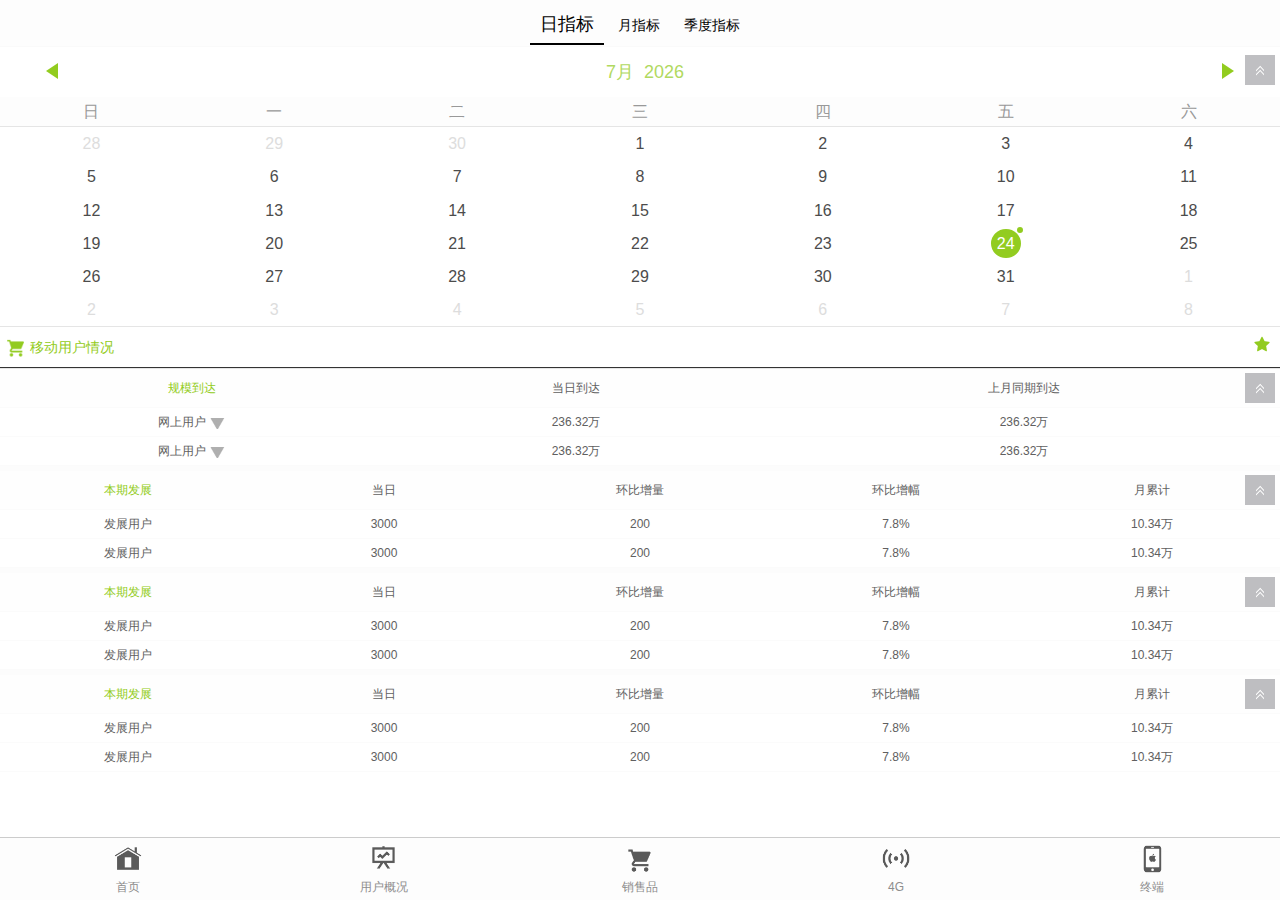
==== commit f0fc7d9a: "第二版" ====
--- a/html/basic.html
+++ b/html/basic.html
@@ -66,7 +66,9 @@
             <!--//日历控件-->
             <!--指标标题-->
             <div class="tableTitle">
-                <h3>移动用户情况</h3>
+                <!--切换列表图标类型-->
+                <h3 class="tableIco01">移动用户情况</h3>
+                <!--//切换列表图标类型-->
                 <a href="javascript:void(0)">收藏</a>
             </div>
             <!--//指标标题-->
--- a/css/common.css
+++ b/css/common.css
@@ -309,7 +309,11 @@
 /* 指标内容 */
 .tableGuide{ background-color: #fcfcfc;}
 .tableTitle { position:absolute;bottom: 0; width: 100%; left: 0; background-color: #ffffff;}
-.tableTitle h3{ font-size: 14px; font-weight: normal; border-bottom: 1px solid #333333; border-top: 1px solid #e5e5e5; height: 40px; line-height: 40px; color: #93cb20; padding-left: 15px; background-image: url("../images/common/title_line.png"); background-size:5px  20px;  background-repeat: no-repeat; background-position: 6px center;  }
+.tableTitle h3{ font-size: 14px; font-weight: normal; border-bottom: 1px solid #333333; border-top: 1px solid #e5e5e5; height: 40px; line-height: 40px; color: #93cb20; padding-left: 30px; background-image: url("../images/common/title_line.png"); background-size:24px 24px;  background-repeat: no-repeat; background-position: 4px center;  }
+.tableTitle h3.tableIco01{ background-image:url("../images/common/large_shapes_on.png");}
+.tableTitle h3.tableIco02{background-image:url("../images/common/large_chart_on.png");}
+.tableTitle h3.tableIco03{background-image:url("../images/common/large_clipart_on.png");}
+.tableTitle h3.tableIco04{background-image:url("../images/common/large_smartart_on.png");}
 .tableTitle a{ position:absolute;top: 10px; right: 10px; width: 16px; height: 16px; background-image: url("../images/common/ico03_menu.png");  background-position:  center center; background-repeat: no-repeat; background-size: 16px 16px;  text-indent: -5000px;}
 
 /* 指标表格 */
@@ -373,23 +377,31 @@
 .window .panel-body{ background: none;}
 .dialogGuide{ width: 70%; position: relative;}
 .icoDialog{ position:absolute; top: 0; right: 10px; z-index: 9999999; display:block; width: 22px; height: 26px; background: url("../images/common/ico_dilog.png") center center no-repeat; background-size: 100%;}
-.dialogCon{ padding: 250px 20px 20px;  background: url("../images/common/ico02_dilog.png") center 30px no-repeat;}
-.dialogCon .inputDialog{ width: 80%; border-bottom: 1px solid #e9f5d2; margin:0 auto; line-height: 40px;}
+.ico01Dialog{background-image: url("../images/common/ico01_dilog.png");}
+.ico02Dialog{background-image: url("../images/common/ico12_dilog.png");}
+.dialogCon{ padding: 240px 20px 10px;  background: url("../images/common/ico02_dilog.png") center 30px no-repeat;}
+.dialogCon p{ width: 80%; margin:0 auto; line-height: 40px; color: #ffffff;font-size: 18px; text-align: center;}
+.dialogCon .inputDialog{ border-bottom: 1px solid #e9f5d2;}
 .dialogCon .inputDialog input{ text-align: center;background:rgba(0,0,0,0); color: #ffffff;  outline: none; border: none; width: 100%; font-size: 18px; line-height:40px; height: 40px;}
 .dialogCon .inputDialog ::-webkit-input-placeholder{color: #ffffff;}
+.dialogCon .textDialog{}
 .dialogBTnBox{ }
-.dialogBtn { text-align: center; background-color: #2a2a34; display: block;  color: #92cb20; width: 100%; line-height: 40px;  height: 40px; font-size: 18px;}
+.twoDialogBTn .dialogBtn{ width: 49.8%;  display: inline-block; float:left;}
+.twoDialogBTn .dialogBtn:last-child{float: right;}
+.dialogBtn { text-decoration: none; text-align: center; background-color: #2a2a34; display: block;  color: #92cb20; width: 100%; line-height: 40px;  height: 40px; font-size: 18px;}
 
 
 
 /* 2015.12.15
-涉及页面如下：explainSearch.html
-查询ID如下： #explainSearchCon
+涉及页面如下：explainSearch.html,explain.html,findPassword.html, toggleGrid.html, noticeCon.html, noticeConInformation.html, set.html
+查询容器如下： .explainSearchCon, .explainCon, .findPasswordCon, .toggleGridCon, .noticeCon, .noticeConInformationCon, .setCon
 */
 
-/* 子页通用标题 */
-.titArea { height:50px; border-bottom:1px solid #fafafa;  background-color: #fdfdfd; position: relative;}
+/* 子页通用 标题 */
+.titArea { height:50px; border-bottom:1px solid #fafafa;  background-color: #fdfdfd;}
 .titArea h3 {font-size: 18px; line-height:50px; padding-left: 36px; background-size: 16px 16px; background-position: 16px 50%; background-repeat: no-repeat;}
+.titAreaOne { border-bottom:2px solid #92cb20;}
+
 /* 添加右侧切换图标 */
 .titArea ul{position: absolute; height: 35px; top: 7px; right: 7px;}
 .titArea ul li{ float: left; width: 35px; margin-left: 5px;}
@@ -400,34 +412,65 @@
 .titArea ul li a.blockIco{ background-image: url("../images/common/ico02_coll.png");}
 .titArea ul li a.blockIco.active{ background-image: url("../images/common/ico02_coll_on.png");}
 
-#explainSearchCon .titArea h3 {background-image: url("../images/common/tit_explain_search@2x.png");}
-
-
+.explainSearchCon .titArea h3 {background-image: url("../images/common/tit_explain_search@2x.png");}
+.explainCon .titArea h3 {background-image: url("../images/common/tit_explain@2x.png");}
+.findPasswordCon .titArea h3 {background-image: url("../images/common/tit_find_password@2x.png");}
+.toggleGridCon .titArea h3 {background-image: url("../images/common/tit_toggle_grid@2x.png");}
+.noticeCon .titArea h3 {background-image: url("../images/common/tit_notice@2x.png");}
+.noticeInformationCon .titArea h3 {background-image: url("../images/common/tit_notice@2x.png");}
+.setCon .titArea h3 {background-image: url("../images/common/tit_set@2x.png");}
 /* 子页通用 列表 按钮 */
-.listGroup, .btnItem {display: block; margin: 0 16px;}
+.btnItem {display: block; margin: 0 16px;}
 
 /* 子页通用 列表 */
 .listGroup { }
-.listGroup dl {*zoom:1;margin-left:auto; margin-right:auto;  height:46px;}
+.listGroup dl {*zoom:1;margin:0 16px;  height:46px;}
 .listGroup dl:after{display:table; content:''; clear:both;}
 .listGroup dl dt { float:left; min-width: 76px; padding-right:6px; text-align: right; height:46px; line-height: 46px; font-size: 14px;}
 .listGroup dl dd {display:table-cell; *display:inline-block; width:2000px; *width:auto; height: 100%;  }
 .listGroup dl dd input, .listGroup dl dd select {height:40px; border:0; margin-top:2px; border-bottom: 1px solid #d7d7d7; font-size: 14px; background-image: url("../images/common/triangletit_form@2x.png");background-position: right bottom; background-repeat: no-repeat; background-size: 10px 10px;}
-.listGroup dl dd input { outline:none; width:96%; padding:0 2%; }
-.listGroup dl dd select {outline:none; width:100%;}
+.listGroup dl dd input { outline:none; width:96%; padding:0 2%; color: #666; }
+.listGroup dl dd select {outline:none; width:100%; color: #666;}
+.listGroup ul {}
+.listGroup ul li { line-height:1;  border-bottom: 1px solid #e5e5e5;}
+.listGroup ul li a {position: relative; display: block; overflow:hidden; padding:16px 0 16px 34px; border-left:4px solid transparent; font-size: 14px; color:#97979a; background-image: url("../images/common/ico03_coll.png");background-position: 12px 15px; background-repeat: no-repeat; background-size: 16px 16px;  }
+.listGroup ul li a:hover { text-decoration: none;}
+.listGroup ul li a.active { background-color:#f5f5f5; border-left:4px solid #92cb20; text-decoration: none; color:#92cb20; }
+.listGroup ul li a span.bedeck {position:absolute; right:15px; top: 50%;  margin-top:-8px ; display: block; width: 16px; height: 16px; background: url("../images/common/iconRight02_menu.png") 50% 50% no-repeat; background-size: 16px 16px;}
+.listGroup ul li h4 { position: relative; margin-right: 16px; color: #2a2a34; font-size: 15px; line-height: 1; text-align: right; font-weight: normal;}
+.listGroup ul li h4 strong { position: absolute; left:0; top: 0;}
+.listGroup ul li h4 em { font-size:10px; color:#d4d4d4; margin-left: 56px; padding-left:16px;background-position: 0 50%; background-repeat: no-repeat; background-size: 12px 12px;}
+.listGroup ul li h4 em.iconUserOperation {background-image: url("../images/common/icon_user_operation@2x.png");}
+.listGroup ul li h4 em.iconTimeOperation {background-image: url("../images/common/icon_time_operation@2x.png");}
+.listGroup ul li h4 em.iconStartPublish {background-image: url("../images/common/icon_start_publish@2x.png");}
+.listGroup ul li h4 em.iconStopPublish {background-image: url("../images/common/icon_stop_publish@2x.png");}
+.listGroup ul li  p { margin-top: 8px; padding: 8px 0 12px 0; margin-right: 16px; border-top:1px dashed #e5e5e5; line-height: 2; color: #69696e; position: relative;}
 
 /* 子页通用 按钮 */
-.btnItem { line-height: 1; margin-top:44px; padding: 14px 0; text-align: center;  background-color:#97979a; color:#fff; font-size: 18px; }
+.btnItem { line-height: 1; margin-top:44px; padding: 14px 0; text-align: center;  background-color:#97979a!important; color:#fff!important; font-size: 18px; boder:0!important; background-image: none!important; }
 .btnItem:hover {text-decoration: none;}
-.btnItem.activeOne {background-color: #92cb20; }
-.btnItem.activeTwo {background-color: #81b31d;}
-
-/* iphone 6 媒体判断 */
-@media only screen and (min-device-width: 375px) and (max-device-width: 667px) and (orientation : portrait) {
-    /* 登录图标判断 */
-    .loginBox h2{ width: 100px;}
-    .loginBox h2 span{ height: 100px;  font-size:24px;}
-    /* 收藏列表判断 */
-    .collBox ul li{ height: 170px;}
-    .collBox ul li.collAdd a{ height: 168px;}
-}+.btnItem.active {border:0!important;}
+.btnItem.activeOne {background-color: #92cb20!important; }
+.btnItem.activeTwo {background-color: #81b31d!important;}
+
+/* 子页通用 提示文本 */
+.hintTxt { height:54px; line-height:54px; text-align: center; font-size: 16px; color: #92cb20;}
+
+/* 公告详情 */
+.noticeTxt { position: relative; border-bottom: 1px solid #e5e5e5; min-height: 90px; padding-bottom: 60px;}
+.noticeTxt p { line-height: 2; font-size: 15px; color: #69696e; margin:12px 16px 0 37px; }
+.noticeTxt span { position: absolute; left:0; bottom: 0; width: 100%;  display: block;  padding: 7px 0; background-color: #fcfcfc; border-top:1px solid #f9f9f9; text-align: right;}
+.noticeTxt span em { font-size:10px; color:#d4d4d4; margin-right: 16px; padding-left:16px;background-position: 0 50%; background-repeat: no-repeat; background-size: 12px 12px;}
+.noticeTxt span em.iconStartPublish {background-image: url("../images/common/icon_start_publish@2x.png");}
+.noticeTxt span em.iconStopPublish {background-image: url("../images/common/icon_stop_publish@2x.png");}
+
+/*  设置 - 修改密码 */
+.setCon .listGroup ul li a.active { background-color:#fff; border-left:4px solid #fff; text-decoration: none; color:#92cb20;
+    padding-left:0 ; padding-right: 0; }
+.setCon .m-right { right:16px;}
+.setCon .m-right .switchbutton-on {background-color:#92cb20; color: #fff;}
+.setCon .switchbutton-off {background-color:#fcfcfc; color: #9b9b9b;}
+
+.setCon .editPasswordArea { padding-bottom: 36px;}
+.setCon .editPasswordArea dl:first-child {border-top:6px solid #92cb20;}
+.setCon .editPasswordArea dl dt{ color:#97979a;}
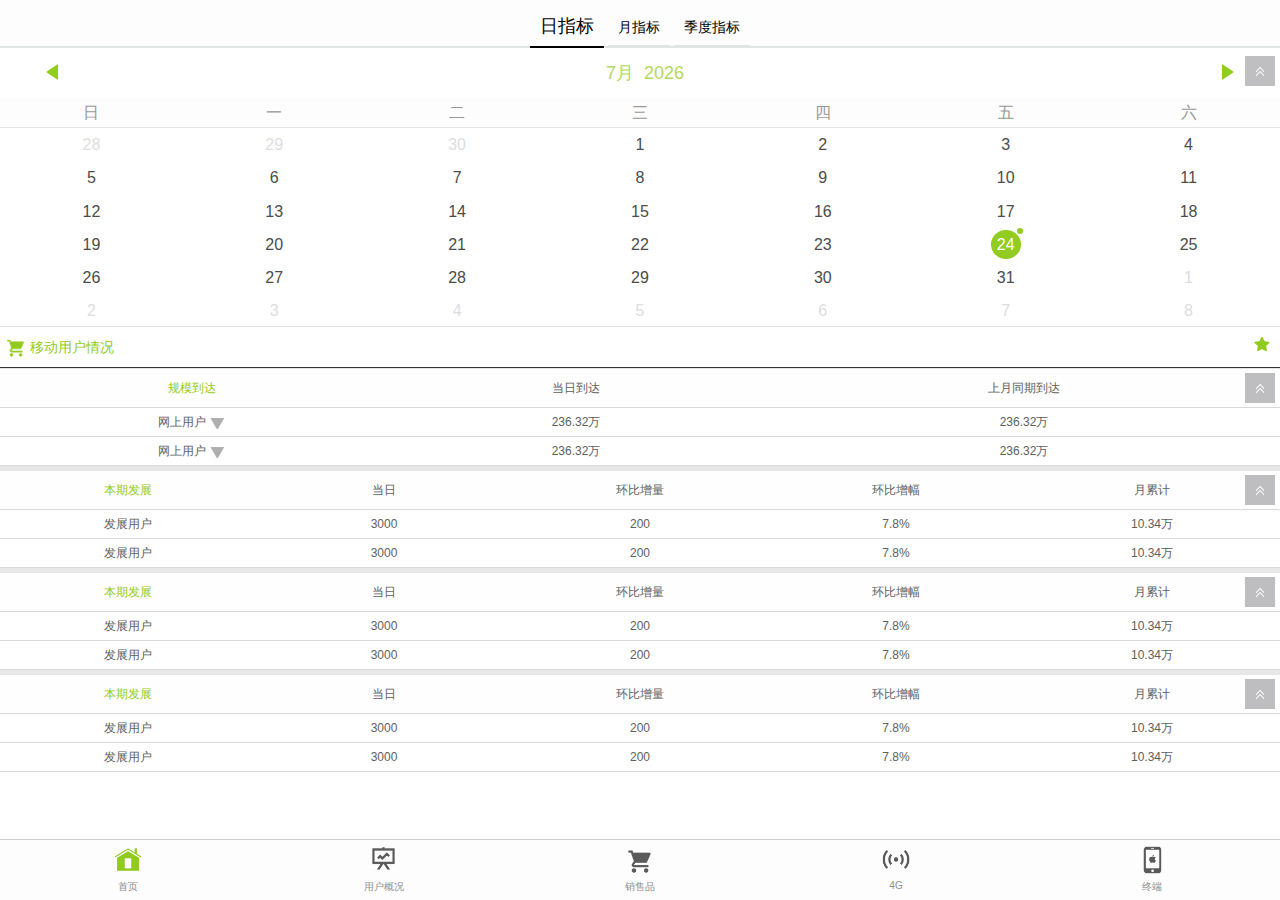
==== commit a2f6decb: "修改footer" ====
--- a/html/basic.html
+++ b/html/basic.html
@@ -76,12 +76,14 @@
         <!--//头部tab 菜单-->
         <!--底部切换菜单-->
         <footer>
-            <div class="m-buttongroup m-buttongroup-justified" style="width:100%">
-                <a href="javascript:void(0)" class="easyui-linkbutton" data-options="iconCls:'icon-large-picture',size:'large',iconAlign:'top',plain:true">首页</a>
-                <a href="javascript:void(0)" class="easyui-linkbutton" data-options="iconCls:'icon-large-clipart',size:'large',iconAlign:'top',plain:true">用户概况</a>
-                <a href="javascript:void(0)" class="easyui-linkbutton" data-options="iconCls:'icon-large-shapes',size:'large',iconAlign:'top',plain:true">销售品</a>
-                <a href="javascript:void(0)" class="easyui-linkbutton" data-options="iconCls:'icon-large-smartart',size:'large',iconAlign:'top',plain:true">4G</a>
-                <a href="javascript:void(0)" class="easyui-linkbutton" data-options="iconCls:'icon-large-chart',size:'large',iconAlign:'top',plain:true">终端</a>
+            <div class="footerGuide">
+                <ul class="colGroup footerBtn">
+                    <li><a href="javascript:void(0)" class="icon_picture active">首页</a></li>
+                    <li><a href="javascript:void(0)" class="icon_clipart">用户概况</a></li>
+                    <li><a href="javascript:void(0)" class="icon_shapes">销售品</a></li>
+                    <li><a href="javascript:void(0)" class="icon_smartart">4G</a></li>
+                    <li><a href="javascript:void(0)" class="icon_chart">终端</a></li>
+                </ul>
             </div>
         </footer>
         <!--//底部切换菜单-->
--- a/css/common.css
+++ b/css/common.css
@@ -143,7 +143,7 @@
 .menu-section{}
 .menu-section-list{  border-top: 1px solid #e1e1e1;}
 .menu-section-list li{position: relative;}
-.menu-section-list a{display: block; line-height: 32px; height:32px; padding-left: 36px; border-bottom: 1px solid #e1e1e1; color: #4f4f4f;  border-left:5px solid #eaeaea;  background-repeat: no-repeat; background-size: 16px 16px; background-position: 10px center;}
+.menu-section-list a{display: block; line-height: 40px; height:40px; padding-left: 36px; border-bottom: 1px solid #e1e1e1; color: #4f4f4f;  border-left:5px solid #eaeaea;  background-repeat: no-repeat; background-size: 16px 16px; background-position: 10px center;}
 .menu-section-list a:hover{background-color: rgba(255, 255, 255, 0.1);text-decoration: none;}
 .menu-section-list a.active{ background-color: #2a2a34; color: #e7e7e7;/* 皮肤 */ border-left:5px solid #92cb20; }
 .menu-section-list a span{ position:absolute; right:15px; top: 50%;
@@ -175,7 +175,7 @@
 .lead_guide img{height: auto;  width: auto\9;  width:100%;}
 .lead_guide{ width: 100%; height: 100%;}
 .lead_guide img{position:absolute; top:50%;left:50%;transform:translate(-50%,-50%);}
-.lead_guide a{ text-decoration:none;font-size: 1em; top: 20px; right: 20px; position: absolute; z-index: 2; display:inline-block; border-radius:5px; color: #fff;  background:rgba(102,102,102,0); line-height: 20px; text-align: center; padding: 5px; height: 20px;}
+.lead_guide a{ text-decoration:none;font-size: 1em; top: 20px; right: 20px; position: absolute; z-index: 2; display:inline-block; border-radius:5px; color: #fff;  background:rgba(102,102,102,0.3); line-height: 20px; text-align: center; padding: 5px; height: 20px;}
 .lead_guide a span{ color: #e68900; padding: 0 5px;}
 
 #center{ }
@@ -186,29 +186,31 @@
 
 /* tab 组 */
 .panel-header{ padding: 0; border: none;}
-.topTab{ background: #fdfdfd; border: none; border-bottom: 1px solid #fafafa; text-align: center; padding-top: 5px; }
-.topTab li{ display:inline-block;}
-.topTab li a{ color: #000000; font-size:14px; display: block; padding: 0 10px;   height: 38px; line-height: 38px;border-bottom: 2px solid #fdfdfd;  background: #fdfdfd; text-decoration: none;}
-.topTab li a.active{ /* 皮肤 */ border-bottom: 2px solid #000000; font-size: 18px;}
+.topTab{ background: #fdfdfd; border: none; border-bottom: 2px solid #e2e5e6; text-align: center; padding-top: 5px; }
+.topTab li{ display:inline-block; position: relative; bottom: -2px;}
+.topTab li a{ color: #000000; font-size:14px; display: block; padding: 0 10px;   height: 37px; line-height: 38px;border-bottom: 2px solid #e2e5e6;  background: #fdfdfd; text-decoration: none;}
+.topTab li a.active{ /* 皮肤 */ border-bottom: 2px solid #000000; font-size: 18px; height: 39px}
 
 
 /* 底部图标 */
 
 .panel-footer{ border-top: 1px solid #cccccc; background:#fdfdfd;}
-.m-buttongroup .l-btn-icon{ background-size:32px auto;}
-.m-buttongroup .l-btn-text{ color: #8d8d8d;}
-
-.icon-large-picture{background-image: url('../images/common/large_picture.png'); }
-.icon-large-clipart{background-image: url('../images/common/large_clipart.png'); }
-.icon-large-shapes{background-image: url('../images/common/large_shapes.png'); }
-.icon-large-smartart{background-image: url('../images/common/large_smartart.png'); }
-.icon-large-chart{background-image: url('../images/common/large_chart.png'); }
-.l-btn-focus{ background-color: #ffffff!important;}
-.l-btn-focus .icon-large-picture{background-image: url('../images/common/large_picture_on.png'); }
-.l-btn-focus .icon-large-clipart{background-image: url('../images/common/large_clipart_on.png'); }
-.l-btn-focus .icon-large-shapes{background-image: url('../images/common/large_shapes_on.png'); }
-.l-btn-focus .icon-large-smartart{background-image: url('../images/common/large_smartart_on.png'); }
-.l-btn-focus .icon-large-chart{background-image: url('../images/common/large_chart_on.png'); }
+.footerGuide ul li{ height:60px; background-color: #FDFDFD;-webkit-box-flex:1; /* OLD - iOS 6-, Safari 3.1-6 */ -moz-box-flex:1; /* OLD - Firefox 19- */-webkit-flex:1; /* Chrome */ -ms-flex:1; /* IE 10 */flex:1;}
+.footerGuide ul li a{color: #8d8d8d; text-decoration: none;text-align: center; font-size:10px; background-size:32px auto; background-repeat: no-repeat; background-position: center 4px; display: block; padding-top: 40px;}
+.footerGuide ul li a.active,
+.footerGuide ul li a:active{ background-color: #fdfdfd!important;}
+
+.icon_picture{background-image: url('../images/common/large_picture.png'); }
+.icon_clipart{background-image: url('../images/common/large_clipart.png'); }
+.icon_shapes{background-image: url('../images/common/large_shapes.png'); }
+.icon_smartart{background-image: url('../images/common/large_smartart.png'); }
+.icon_chart{background-image: url('../images/common/large_chart.png'); }
+
+.icon_picture.active{background-image: url('../images/common/large_picture_on.png'); }
+.icon_clipart.active{background-image: url('../images/common/large_clipart_on.png'); }
+.icon_shapes.active{background-image: url('../images/common/large_shapes_on.png'); }
+.icon_smartart.active{background-image: url('../images/common/large_smartart_on.png'); }
+.icon_chart.active{background-image: url('../images/common/large_chart_on.png'); }
 
 /* swiper 图标菜单*/
 .topNavGuide{border: 1px solid #e3e3e3;}
@@ -238,6 +240,9 @@
 /* 日历样式 */
 
 .dateHeader{ height:368px;border-bottom: 1px solid #e5e5e5;overflow: hidden;}
+/* 没有日历高度 */
+.dateHeader.noDate .dateGuide{display:none;}
+.dateHeader.noDate{ height:87px;}
 .dateGuide{ position: relative; }
 .dateGuide a.toggleBtn{ position: absolute; top: 8px; right: 5px; width: 30px; height: 30px; text-indent: -5000px; background: url("../images/common/toggle_ico02.png") center center no-repeat; background-size: 30px 30px;}
 .dateGuide a.toggleBtn.open{background-image: url("../images/common/toggle_ico01.png");}
@@ -251,7 +256,7 @@
 /** * The holder is the only “scrollable” top-level container element. */
 .picker__holder{width: 100%; -webkit-overflow-scrolling: touch;}
 /** * The box contains all the picker contents. */
-.picker__box{background: #ffffff; display: table-cell; vertical-align: middle;}
+.picker__box{background: #ffffff;  vertical-align: middle;}
 /** * When the picker opens... */
 .picker--opened .picker__holder{top: 0; background: transparent; -ms-filter: "progid:DXImageTransform.Microsoft.gradient(startColorstr=#1E000000,endColorstr=#1E000000)"; zoom: 1; background: rgba(0, 0, 0, 0.32); -webkit-transition: background 0.15s ease-out; -moz-transition: background 0.15s ease-out; transition: background 0.15s ease-out;}
 .picker--opened .picker__frame{top: 0; filter: alpha(opacity=100); -moz-opacity: 1; opacity: 1;}
@@ -259,7 +264,7 @@
 /** * For `large` screens, transform into an inline picker. */
 /* ========================================================================== $BASE-DATE-PICKER ========================================================================== */
 /** * The picker box. */
-.picker__box{}
+.picker__box{ }
 /** * The header containing the month and year stuff. */
 .picker__header{position: relative; font-size:1em; height: 50px; color: #b1d95f; line-height: 50px; text-align: center;}
 /** * The month and year labels. */
@@ -307,7 +312,7 @@
 .picker__footer{text-align: center; display: none;}
 
 /* 指标内容 */
-.tableGuide{ background-color: #fcfcfc;}
+.tableGuide{ background-color: #e7e7e7;}
 .tableTitle { position:absolute;bottom: 0; width: 100%; left: 0; background-color: #ffffff;}
 .tableTitle h3{ font-size: 14px; font-weight: normal; border-bottom: 1px solid #333333; border-top: 1px solid #e5e5e5; height: 40px; line-height: 40px; color: #93cb20; padding-left: 30px; background-image: url("../images/common/title_line.png"); background-size:24px 24px;  background-repeat: no-repeat; background-position: 4px center;  }
 .tableTitle h3.tableIco01{ background-image:url("../images/common/large_shapes_on.png");}
@@ -320,10 +325,10 @@
 .tableBox{ position: relative; margin-bottom: 5px;}
 .tableBox a.toggleBTable{ position: absolute; top: 4px; right:5px; width: 30px; height: 30px; text-indent: -5000px; background: url("../images/common/toggle_ico02.png") center center no-repeat; background-size: 30px 30px;}
 .tableBox a.toggleBTable.active{background-image: url("../images/common/toggle_ico01.png");}
-.tableBox table{ text-align: center; border-bottom: 1px solid #f8f6f7; color: #606060;}
+.tableBox table{ text-align: center; border-bottom: 1px solid #d9d9d9; color: #606060;}
 .tableBox table thead th.imText{color: #92cc20;}
-.tableBox table th{ background-color: #fefefe; border-bottom: 1px solid #fbfbfb; padding: 10px 2px; font-weight: normal; line-height: 1.5em; }
-.tableBox table td{line-height: 1.5em; border-bottom:1px solid #fbfbfb;padding: 5px 2px; background-color: #fff;}
+.tableBox table th{ background-color: #fefefe; border-bottom: 1px solid #d9d9d9; padding: 10px 2px; font-weight: normal; line-height: 1.5em; }
+.tableBox table td{line-height: 1.5em; border-bottom:1px solid #d9d9d9;padding: 5px 2px; background-color: #fff;}
 .tableBox table td.inLink a{ color: #606060; padding-right: 20px; background-image: url("../images/common/ico_table.png"); background-repeat: no-repeat; background-position: right center; background-size: 16px 16px;}
 
 /* login */
@@ -360,7 +365,7 @@
 .collBox ul li.collAdd{ background-image: none;}
 .collBox ul li.collAdd a{ display: block; height: 148px; border: 1px solid #eeeeee; text-indent: -5000px; position: relative; background:#ffffff url("../images/common/ico04_coll.png") center center no-repeat; background-size: 50%;  }
 .collBox .btnItem{ display: none;}
-
+/* 块切换 */
 .lineColl.collBox{ padding: 0}
 .lineColl.collBox li{ height: 40px; border-bottom: 1px solid #e5e5e5; width: 100%; margin: 0; background-color: #ffffff; background-image: none;}
 .lineColl.collBox li a{ left: auto; right: 10px; ; display: inline; width: auto; height: auto; background: none; color: #92cb20;}
@@ -474,3 +479,13 @@
 .setCon .editPasswordArea { padding-bottom: 36px;}
 .setCon .editPasswordArea dl:first-child {border-top:6px solid #92cb20;}
 .setCon .editPasswordArea dl dt{ color:#97979a;}
+
+
+/* iphone 6 媒体判断 */
+@media only screen and (min-device-width: 375px) and (max-device-width: 667px) and (orientation : portrait) {
+    /* 登录图标判断 */
+    .loginBox h2{ width: 100px;}
+    .loginBox h2 span{ height: 100px;  font-size:24px;}
+    /* 收藏显示判断 */
+    .collBox ul li{height: 180px;}
+}
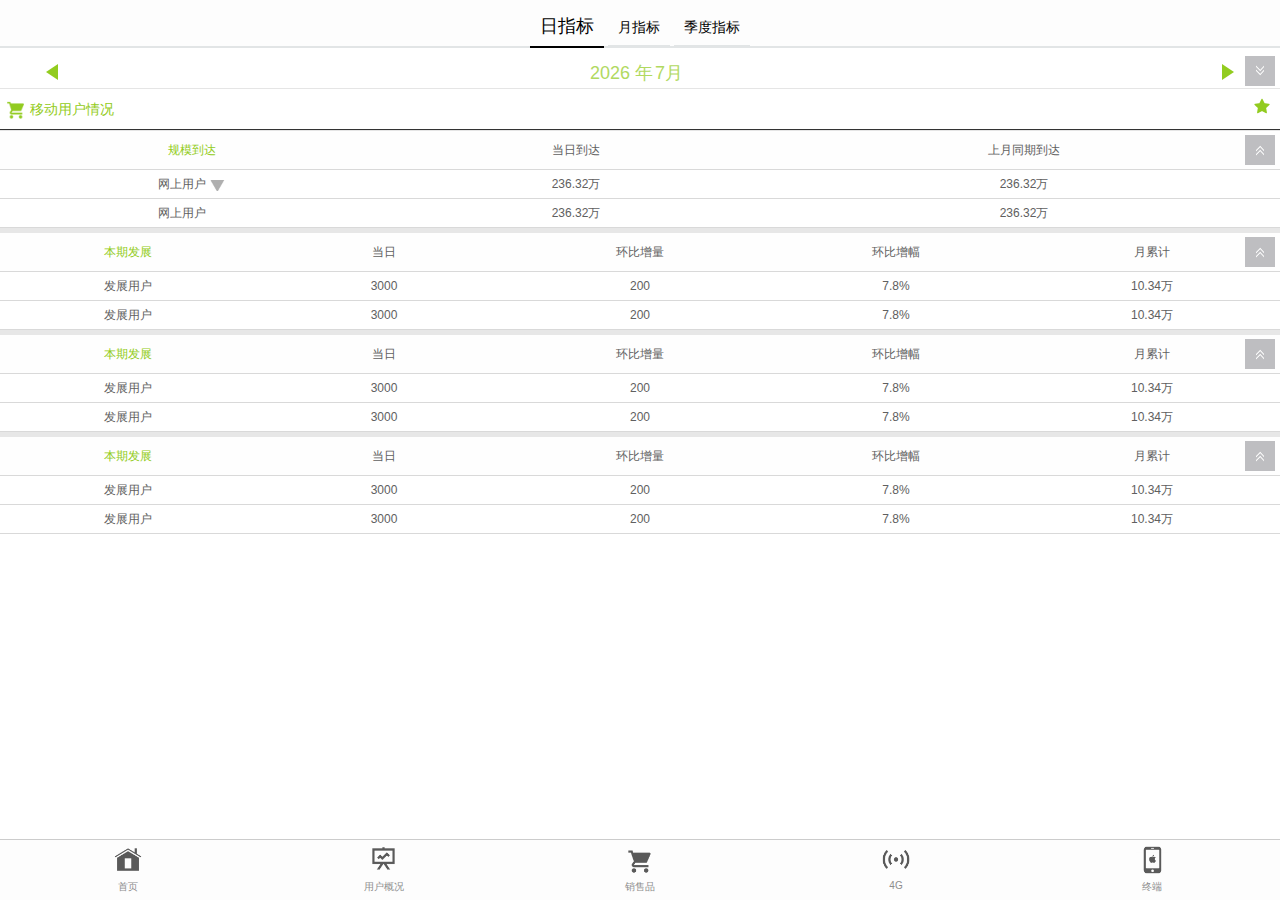
==== commit 296abab1: "修改日历" ====
--- a/html/basic.html
+++ b/html/basic.html
@@ -56,9 +56,10 @@
 			</ul>
             <!--日历控件-->
             <div class="dateGuide">
+                <div class="yearText">年</div>
                 <fieldset class="fieldset">
 
-                    <div><input id="" hidden="hidden" class="datepicker" type="text"> <a class="toggleBtn" href="javascript:void(0)">切换</a></div>
+                    <div><input id="" hidden="hidden" class="datepicker" type="text">   <a class="toggleBtn open" href="javascript:void(0)">切换</a> </div>
 
                 </fieldset>
 
@@ -78,7 +79,7 @@
         <footer>
             <div class="footerGuide">
                 <ul class="colGroup footerBtn">
-                    <li><a href="javascript:void(0)" class="icon_picture active">首页</a></li>
+                    <li><a href="javascript:void(0)" class="icon_picture ">首页</a></li>
                     <li><a href="javascript:void(0)" class="icon_clipart">用户概况</a></li>
                     <li><a href="javascript:void(0)" class="icon_shapes">销售品</a></li>
                     <li><a href="javascript:void(0)" class="icon_smartart">4G</a></li>
@@ -115,7 +116,7 @@
                                 <td>236.32万</td>
                             </tr>
                             <tr>
-                                <td class="inLink"><a href="javascript:void(0)">网上用户</a> </td>
+                                <td class="inLink greenLink"><a href="javascript:void(0)">网上用户</a> </td>
                                 <td>236.32万</td>
                                 <td>236.32万</td>
                             </tr>
@@ -260,6 +261,7 @@
 
         $('.datepicker').pickadate(
                 {
+
                     monthsFull: ['1月', '2月', '3月', '4月', '5月', '6月', '7月', '8月', '9月', '10月', '11月', '12月'],
                     weekdaysShort: ['日', '一', '二', '三', '四', '五', '六'],
                     year: 'picker__year',
@@ -269,6 +271,7 @@
                 }
         );
     }
+
     var slideout = new Slideout({
         'panel': document.getElementById('main'),
         'menu': document.getElementById('menu'),
--- a/css/common.css
+++ b/css/common.css
@@ -1,491 +1,493 @@
-@charset "utf-8";
-
-html,body{width: 100%;height: 100%; margin:0; padding:0; font-family:tahoma, arial, 'Hiragino Sans GB', \5b8b\4f53, sans-serif !important;}
-code{ display:block;}
-
-a:link, a:visited{ text-decoration:none;}
-a:hover, a:focus, a:active{ text-decoration:underline;}
-
-a, abbr, acronym, address, applet, article, aside, audio,
-b, blockquote, big, body,
-center, canvas, caption, cite, code, command,
-datalist, dd, del, details, dfn, dl, div, dt,
-em, embed,
-fieldset, figcaption, figure, font, footer, form,
-h1, h2, h3, h4, h5, h6, header, hgroup, html,
-i, iframe, img, ins,
-kbd,
-keygen,
-label, legend, li,
-meter,
-nav, menu,
-object, ol, output,
-p, pre, progress,
-q,
-s, samp, section, small, span, source, strike, strong, sub, sup,
-table, tbody, tfoot, thead, th, tr, tdvideo, tt,
-u, ul,
-var{ margin:0; padding:0;}
-
-h1, h2, h3, h4, h5, h6, th, td, table, input, button, select, textarea{ font-size:1em;}
-body, input, button, select, textarea{}
-em, cite, address, optgroup{ font-style:normal;}
-kbd, samp, code{ font-family:monospace;}
-
-img, input, button, select, textarea{ vertical-align:middle; font-family:tahoma, arial, 'Hiragino Sans GB', \5b8b\4f53, sans-serif !important;}
-ul, ol{ list-style:none;}
-img, fieldset{ border:0;}
-abbr, acronym{ border-bottom:1px dotted black; cursor:help;}
-table{ width:100%;  border-collapse:collapse; border-spacing:0;}
-img{max-width: 100%;}
-/*清除浮动*/
-.group:after{content:".";display:block;visibility:hidden;clear:both;height:0;}
-.group{display:inline-block;}
-.group{display:block;}
-.clear{clear:both;height:0;width:0;line-height:0;font-size:0;}
-
-/* 显示隐藏*/
-.hidden{visibility:hidden;margin:0;padding:0;width:0;height:0;background:none;font-size:0;line-height:0;}
-.show{visibility:visible;}
-
-/* 可访问性导航*/
-a.accessibility01{position:absolute;left:0;top:-10000px;display:block;width:100%;text-align:center;font-size:1.3em;z-index:10000;}
-a.accessibility01:hover, a.accessibility01:focus, a.accessibility01:active{position:absolute;top:0;padding:15px 0;background:#1d60a7;color:#fff;font-weight:bold;z-index:10000;}
-
-/* background*/
-.bg_none{background:none !important;}
-.font_weight_none{font-weight:normal;}
-.bg_gray{background:#F2F2F2 !important;}
-
-/* border*/
-.bt_none{border-top:none !important;}
-.br_none{border-right:none !important;}
-.bb_none{border-bottom:none !important;}
-.bt_solid{border-top:1px solid #dbdbdb !important;}
-
-/* clear*/
-.cl{clear:both !important;}
-
-/* float*/
-.fl{float:left !important;}
-.fr{float:right !important;}
-.fn{float:none !important;}
-
-/* text*/
-.txt_left{text-align:left !important;}
-.txt_centern{text-align:center !important;}
-.txt_right{text-align:right !important;}
-.va_top{vertical-align:top !important;}
-
-/* color*/
-.orange{color:#ff7e00 !important;}
-.grey{color:#6500e3 !important;}
-.grey01{color:#b7b7b7 !important;}
-.yellow{color:#fff600 !important;}
-.blue{color:#0095ff !important;}
-.red{color:#ff0000 !important;}
-.green{color:#6ea000 !important;}
-
-/* font-size*/
-.font11{font-size:11px !important;}
-.font_blod{font-weight:bold !important;}
-
-/* margin*/
-.mt_0{margin-top:0 !important;}
-.mt_10{margin-top:10px !important;}
-.mt_110{margin-top:110px !important;}
-.ml_0{margin-left:0 !important;}
-.ml_15{margin-left:15px !important;}
-.ml_10{margin-left:-10px !important;}
-.mb_0{margin-bottom:0 !important;}
-.mb_10{margin-bottom:10px !important;}
-.mr_10{margin-right:10px !important;}
-/* padding*/
-
-.pr_none{padding-right:0 !important;}
-.pr_5{padding-right:5px !important;}
-.pr_28{padding-right:28px !important;}
-
-/* input*/
-.inputS{height:16px;padding:3px 0 1px 5px;border:1px solid #c4c4c4;color:#666666;}
-.selectS{padding:1px 0;}
-.fileS{padding:1px 0;}
-.select{border:1px solid #c4c4c4;padding:2px;min-width:100px;}
-.checkboxS{position:relative;top:-1px;}
-.textarea{border:1px solid #c4c4c4;width:98%;}
-.radio{position:relative;top:-3px;}
-/* width*/
-.wb90{width:90% !important;}
-.wb25{width:25% !important;}
-.wb95{width:95% !important;}
-.w_700{width:700px !important;}
-.w_200{width:200px !important;}
-.w_150{width:150px !important;}
-.w_100{width:100px !important;}
-.w_80{width:80px !important;}
-.w_50{width:50px !important;}
-
-#main{height:100%; background-color: #eaeaea; -moz-box-shadow:-10px 0px 20px #c2bebd;              /* For Firefox3.6+ */border: none;
-    -webkit-box-shadow:-10px 0px 20px #c2bebd;           /* For Chrome5+, Safari5+ */
-    box-shadow:-10px 0px 20px #c2bebd;                   /* For Latest Opera */}
-.panel-body{ background-color: #ffffff;}
-/** * Slideout module styles*/
-.menu{ border:0; background-image: url("../images/common/logo.png"); background-size: 50% auto; background-position: center 92%; background-repeat: no-repeat; background-color:#eaeaea;}
-.menu .topInfo{ height: 200px; position: relative; background-image: url("../images/common/bg_info.png"); background-repeat: no-repeat; background-position: left center; background-size: 100% 100%;}
-.menu .topInfo .photo{ padding-top:15%; }
-.menu .topInfo .photo p{ overflow:hidden; display:block; width:90px; height:90px; border:3px solid #b8b8b8; border-radius:50%; -webkit-border-radius:50%; margin: 0 auto;}
-.menu .topInfo .photo p img{ max-width: 100%;}
-.menu .topInfo .photo span{ font-weight: bold; padding:5px; display: block; text-align: center; color: #565656; line-height: 2em; text-shadow: 0px 0px 4px white;}
-
-.utopPhone{}
-.utopPhone span{ overflow:hidden; display:block; width:80px; height:80px; border:5px solid #ffe4b0; border-radius:50%; -webkit-border-radius:50%; margin:13px auto 0}
-
-.menu-section{}
-.menu-section-list{  border-top: 1px solid #e1e1e1;}
-.menu-section-list li{position: relative;}
-.menu-section-list a{display: block; line-height: 40px; height:40px; padding-left: 36px; border-bottom: 1px solid #e1e1e1; color: #4f4f4f;  border-left:5px solid #eaeaea;  background-repeat: no-repeat; background-size: 16px 16px; background-position: 10px center;}
-.menu-section-list a:hover{background-color: rgba(255, 255, 255, 0.1);text-decoration: none;}
-.menu-section-list a.active{ background-color: #2a2a34; color: #e7e7e7;/* 皮肤 */ border-left:5px solid #92cb20; }
-.menu-section-list a span{ position:absolute; right:15px; top: 50%;
-    margin-top:-8px ; display: block; width: 16px; height: 16px; background: url("../images/common/iconRight02_menu.png") center center no-repeat; background-size: 16px 16px;}
-.menu-section-list a.active span{ background-image: url("../images/common/iconRight_menu.png");}
-.menu-section-list a.menu01{background-image: url("../images/common/ico01_menu.png");}
-.menu-section-list a.menu02{background-image: url("../images/common/ico02_menu.png");}
-.menu-section-list a.menu03{background-image: url("../images/common/ico03_menu.png");}
-.menu-section-list a.menu04{background-image: url("../images/common/ico04_menu.png");}
-.menu-section-list a.menu05{background-image: url("../images/common/ico05_menu.png");}
-.menu-section-list a.menu06{background-image: url("../images/common/ico06_menu.png");}
-
-.menu,
-.slideout-menu{position: fixed;left: 0;top: 0;bottom: 0;right: 0;z-index: 0;width: 256px;overflow-y: scroll;-webkit-overflow-scrolling: touch;display: none;}
-.slideout-panel{position: relative;z-index: 1;}
-.slideout-open,
-.slideout-open body{overflow: hidden;}
-.slideout-open .slideout-menu{display: block;}
-/* Animation
-----------------------------------*/
-@-webkit-keyframes shake{0%, 100%{-webkit-transform:translate3d(0, 0, 0);transform:translate3d(0, 0, 0);}
-                                        50%{-webkit-transform:translate3d(-10px, 0, 0);transform:translate3d(-10px, 0, 0);}}
-@keyframes shake{0%, 100%{-webkit-transform:translate3d(0, 0, 0);transform:translate3d(0, 0, 0);}
-    50%{-webkit-transform:translate3d(-10px, 0, 0);transform:translate3d(-10px, 0, 0);}}
-.shake{-webkit-animation-name:shake;animation-name:shake;-webkit-animation-duration:2s;animation-duration:2s;-webkit-animation-iteration-count: 4;animation-iteration-count: 4;}
-
-/*框架 */
-#main img,
-.lead_guide img{height: auto;  width: auto\9;  width:100%;}
-.lead_guide{ width: 100%; height: 100%;}
-.lead_guide img{position:absolute; top:50%;left:50%;transform:translate(-50%,-50%);}
-.lead_guide a{ text-decoration:none;font-size: 1em; top: 20px; right: 20px; position: absolute; z-index: 2; display:inline-block; border-radius:5px; color: #fff;  background:rgba(102,102,102,0.3); line-height: 20px; text-align: center; padding: 5px; height: 20px;}
-.lead_guide a span{ color: #e68900; padding: 0 5px;}
-
-#center{ }
-/* 平均布局 */
-.colGroup{display:box; /* OLD - Android 4.4- */ display:-webkit-box; /* OLD - iOS 6-, Safari 3.1-6 */ display:-moz-box; /* OLD - Firefox 19- (buggy but mostly works) */display:-ms-flexbox; /* TWEENER - IE 10 */display:-webkit-flex; /* NEW - Chrome */display:flex;}
-.colInner{-webkit-box-flex:1; /* OLD - iOS 6-, Safari 3.1-6 */ -moz-box-flex:1; /* OLD - Firefox 19- */-webkit-flex:1; /* Chrome */ -ms-flex:1; /* IE 10 */flex:1;}
-
-
-/* tab 组 */
-.panel-header{ padding: 0; border: none;}
-.topTab{ background: #fdfdfd; border: none; border-bottom: 2px solid #e2e5e6; text-align: center; padding-top: 5px; }
-.topTab li{ display:inline-block; position: relative; bottom: -2px;}
-.topTab li a{ color: #000000; font-size:14px; display: block; padding: 0 10px;   height: 37px; line-height: 38px;border-bottom: 2px solid #e2e5e6;  background: #fdfdfd; text-decoration: none;}
-.topTab li a.active{ /* 皮肤 */ border-bottom: 2px solid #000000; font-size: 18px; height: 39px}
-
-
-/* 底部图标 */
-
-.panel-footer{ border-top: 1px solid #cccccc; background:#fdfdfd;}
-.footerGuide ul li{ height:60px; background-color: #FDFDFD;-webkit-box-flex:1; /* OLD - iOS 6-, Safari 3.1-6 */ -moz-box-flex:1; /* OLD - Firefox 19- */-webkit-flex:1; /* Chrome */ -ms-flex:1; /* IE 10 */flex:1;}
-.footerGuide ul li a{color: #8d8d8d; text-decoration: none;text-align: center; font-size:10px; background-size:32px auto; background-repeat: no-repeat; background-position: center 4px; display: block; padding-top: 40px;}
-.footerGuide ul li a.active,
-.footerGuide ul li a:active{ background-color: #fdfdfd!important;}
-
-.icon_picture{background-image: url('../images/common/large_picture.png'); }
-.icon_clipart{background-image: url('../images/common/large_clipart.png'); }
-.icon_shapes{background-image: url('../images/common/large_shapes.png'); }
-.icon_smartart{background-image: url('../images/common/large_smartart.png'); }
-.icon_chart{background-image: url('../images/common/large_chart.png'); }
-
-.icon_picture.active{background-image: url('../images/common/large_picture_on.png'); }
-.icon_clipart.active{background-image: url('../images/common/large_clipart_on.png'); }
-.icon_shapes.active{background-image: url('../images/common/large_shapes_on.png'); }
-.icon_smartart.active{background-image: url('../images/common/large_smartart_on.png'); }
-.icon_chart.active{background-image: url('../images/common/large_chart_on.png'); }
-
-/* swiper 图标菜单*/
-.topNavGuide{border: 1px solid #e3e3e3;}
-.swiper-container { position: relative; z-index: 1; overflow: hidden; width: 100%; }
-.swiper-wrapper { position: relative;  width: 100%; height: 100%;  z-index: 1;display: -webkit-box; display: -moz-box; display: flex;  box-sizing: content-box;}
-.swiper-slide {  position: relative;  width: 100%;  -webkit-flex-shrink: 0;  flex-shrink: 0;  height: 100%; display: -webkit-box; display: -webkit-flex;display: flex;}
-.topNavGuide .swiper-container{height: 200px;/* 皮肤 */ background-color: #96cf24; background-image: url("../images/common/bg_info.png"); background-repeat: no-repeat; background-position: left center; background-size: 100% 100%;}
-.topNav{ width: 100%;}
-.topNav li { float: left; width: 33.33%; padding-top:13px; height: 87px; color: #fff;}
-.topNav li a { text-indent: -5000px; background-position:  center center; background-repeat: no-repeat; background-size: 40px 40px; width: 50px; height: 50px;  margin: 0 auto 5px; display: block; border:2px solid #eaeaea; border-radius:50%; -webkit-border-radius:50%;}
-.topNav li a.active {/* 皮肤 */box-shadow:0 0 5px 5px #80b11f; background-color: #80b11f;  }
-.topNav li span{ text-align: center; display: block;}
-.topNav li a.icon01{background-image: url("../images/common/ico01_topMenu.png");}
-.topNav li a.icon02{background-image: url("../images/common/ico02_topMenu.png");}
-.topNav li a.icon03{background-image: url("../images/common/ico03_topMenu.png");}
-.topNav li a.icon04{background-image: url("../images/common/ico04_topMenu.png");}
-.topNav li a.icon05{background-image: url("../images/common/ico05_topMenu.png");}
-.topNav li a.icon06{background-image: url("../images/common/ico06_topMenu.png");}
-.topNavGuide h3{ color: #88b928; height: 32px; background-color: #ffffff; text-align: center; position: relative;}
-.topNavGuide h3 strong{ display: inline-block; padding: 0 5px; font-size:1em; border-bottom: 1px solid #699b06; line-height: 32px; }
-.topNavGuide h3 .arrow-down{width: 0;height: 0; position:absolute; left:50%; margin-left:-2px; bottom: -5px; border-left: 4px solid transparent; border-right: 4px solid transparent;border-top: 5px solid #699b06; display: block;}
-.topNavGuide h3 .arrow-down .arrow-down{left:-3px; bottom: 0px; margin: 0; border-left: 3px solid transparent; border-right: 3px solid transparent;border-top: 6px solid #ffffff;}
-
-/* 趋势图 */
-.charBox{ border-bottom: 2px solid #e5e5e5; min-height:200px; padding: 5px; background-color: #ffffff; }
-
-/* 日历样式 */
-
-.dateHeader{ height:368px;border-bottom: 1px solid #e5e5e5;overflow: hidden;}
-/* 没有日历高度 */
-.dateHeader.noDate .dateGuide{display:none;}
-.dateHeader.noDate{ height:87px;}
-.dateGuide{ position: relative; }
-.dateGuide a.toggleBtn{ position: absolute; top: 8px; right: 5px; width: 30px; height: 30px; text-indent: -5000px; background: url("../images/common/toggle_ico02.png") center center no-repeat; background-size: 30px 30px;}
-.dateGuide a.toggleBtn.open{background-image: url("../images/common/toggle_ico01.png");}
-
-/** * Note: the root picker element should *NOT* be styled more than what’s here. */
-.picker{text-align: left; line-height: 1.2; color: #4c4c4c; user-select: none; border-bottom: 1px solid #e5e5e5;}
-/** * The picker input element. */
-.picker__input{cursor: default;}
-/** * When the picker is opened, the input element is “activated”. */
-.picker__input.picker__input--active{border-color: #0089ec;}
-/** * The holder is the only “scrollable” top-level container element. */
-.picker__holder{width: 100%; -webkit-overflow-scrolling: touch;}
-/** * The box contains all the picker contents. */
-.picker__box{background: #ffffff;  vertical-align: middle;}
-/** * When the picker opens... */
-.picker--opened .picker__holder{top: 0; background: transparent; -ms-filter: "progid:DXImageTransform.Microsoft.gradient(startColorstr=#1E000000,endColorstr=#1E000000)"; zoom: 1; background: rgba(0, 0, 0, 0.32); -webkit-transition: background 0.15s ease-out; -moz-transition: background 0.15s ease-out; transition: background 0.15s ease-out;}
-.picker--opened .picker__frame{top: 0; filter: alpha(opacity=100); -moz-opacity: 1; opacity: 1;}
-@media (min-height: 33.875em){.picker--opened .picker__frame{top: auto; bottom: 0;}}
-/** * For `large` screens, transform into an inline picker. */
-/* ========================================================================== $BASE-DATE-PICKER ========================================================================== */
-/** * The picker box. */
-.picker__box{ }
-/** * The header containing the month and year stuff. */
-.picker__header{position: relative; font-size:1em; height: 50px; color: #b1d95f; line-height: 50px; text-align: center;}
-/** * The month and year labels. */
-.picker__month,
-.picker__year{display: inline-block; padding:0 5px; border-radius: 5px; font-size: 18px;}
-.picker__year{}
-.picker__month{margin-left:10px;}
-/** * The month navigation buttons. */
-.picker__nav--prev,
-.picker__nav--next{position: absolute; padding: .5em 1.25em; width: 1em; height: 1em; top: .5em;}
-.picker__nav--prev{left: 1.5em; padding-right: 1.25em;}
-.picker__nav--next{right: 1.5em; padding-left: 1.25em;}
-.picker__nav--prev:before,
-.picker__nav--next:before{content: " "; border-top: .5em solid transparent; border-bottom: .5em solid transparent; border-right: 0.75em solid #92cc1f; width: 0; height: 0; display: block; margin: 0 auto;}
-.picker__nav--next:before{border-right: 0; border-left: 0.75em solid #92cc1f;}
-.picker__nav--prev:hover,
-.picker__nav--next:hover{cursor: pointer; color: #000000; background: #b1dcfb;}
-.picker__nav--disabled,
-.picker__nav--disabled:hover,
-.picker__nav--disabled:before,
-.picker__nav--disabled:before:hover{cursor: default; background: none; border-right-color: #f5f5f5; border-left-color: #f5f5f5;}
-/** * The calendar table of dates */
-.picker__table{text-align: center; border-collapse: collapse; border-spacing: 0; table-layout: fixed; font-size: inherit; width: 100%;}
-.picker__table td{margin: 0; padding: 2px 0;}
-/** * The weekday labels */
-.picker__weekday{width: 14.285714286%; font-size: 1em; padding-bottom: .25em; color: #999999; font-weight: 500; background: #fdfdfd; border-bottom: 1px solid #e5e5e5; padding: 5px 0; /* Increase the spacing a tad */}
-/** * The days on the calendar */
-.picker__day{padding: .3125em 0; font-weight: 200; font-size: 1em;}
-.picker__day--today{width: 30px; margin: 0 auto; border-radius: 50%; background-color: #bfbec3; color:#ffffff; position: relative;;}
-.picker__day--today:before{content: ""; position: absolute; top:-2px; right:-2px; width: 0; height: 0; border-radius: 50%; border: 0.2em solid #92cc20;}
-.picker__day--selected,
-.picker__day--selected:hover{width: 30px; margin: 0 auto; border-radius: 50%; background-color: #92cc20; color:#ffffff;}
-.picker__day--highlighted{}
-.picker__day--disabled:before{}
-.picker__day--outfocus{color: #dddddd;}
-.picker__day--infocus:hover,
-.picker__day--outfocus:hover{cursor: pointer; color: #000000; background: #b1dcfb;}
-.picker__day--highlighted:hover,
-.picker--focused .picker__day--highlighted{background: #0089ec; color: #ffffff;}
-.picker__day--disabled,
-.picker__day--disabled:hover{background: #f5f5f5; border-color: #f5f5f5; color: #dddddd; cursor: default;}
-.picker__day--highlighted.picker__day--disabled,
-.picker__day--highlighted.picker__day--disabled:hover{background: #bbbbbb;}
-/** * The footer containing the "today" and "clear" buttons. */
-.picker__footer{text-align: center; display: none;}
-
-/* 指标内容 */
-.tableGuide{ background-color: #e7e7e7;}
-.tableTitle { position:absolute;bottom: 0; width: 100%; left: 0; background-color: #ffffff;}
-.tableTitle h3{ font-size: 14px; font-weight: normal; border-bottom: 1px solid #333333; border-top: 1px solid #e5e5e5; height: 40px; line-height: 40px; color: #93cb20; padding-left: 30px; background-image: url("../images/common/title_line.png"); background-size:24px 24px;  background-repeat: no-repeat; background-position: 4px center;  }
-.tableTitle h3.tableIco01{ background-image:url("../images/common/large_shapes_on.png");}
-.tableTitle h3.tableIco02{background-image:url("../images/common/large_chart_on.png");}
-.tableTitle h3.tableIco03{background-image:url("../images/common/large_clipart_on.png");}
-.tableTitle h3.tableIco04{background-image:url("../images/common/large_smartart_on.png");}
-.tableTitle a{ position:absolute;top: 10px; right: 10px; width: 16px; height: 16px; background-image: url("../images/common/ico03_menu.png");  background-position:  center center; background-repeat: no-repeat; background-size: 16px 16px;  text-indent: -5000px;}
-
-/* 指标表格 */
-.tableBox{ position: relative; margin-bottom: 5px;}
-.tableBox a.toggleBTable{ position: absolute; top: 4px; right:5px; width: 30px; height: 30px; text-indent: -5000px; background: url("../images/common/toggle_ico02.png") center center no-repeat; background-size: 30px 30px;}
-.tableBox a.toggleBTable.active{background-image: url("../images/common/toggle_ico01.png");}
-.tableBox table{ text-align: center; border-bottom: 1px solid #d9d9d9; color: #606060;}
-.tableBox table thead th.imText{color: #92cc20;}
-.tableBox table th{ background-color: #fefefe; border-bottom: 1px solid #d9d9d9; padding: 10px 2px; font-weight: normal; line-height: 1.5em; }
-.tableBox table td{line-height: 1.5em; border-bottom:1px solid #d9d9d9;padding: 5px 2px; background-color: #fff;}
-.tableBox table td.inLink a{ color: #606060; padding-right: 20px; background-image: url("../images/common/ico_table.png"); background-repeat: no-repeat; background-position: right center; background-size: 16px 16px;}
-
-/* login */
-body.login_bg .panel-body{ background-color: #92cb20;}
-.loginBox{ background-image: url("../images/common/bg_info.png"); background-repeat: no-repeat; background-position: top center; background-size: 100% auto; display: -webkit-flex;display: flex; flex-flow: column; -webkit-align-items: center; align-items: center;  -webkit-justify-content: center; justify-content: center; width: 100%; height: 100%;}
-.loginBox .centerLogin{ width: 80%; display: -webkit-flex; display: flex; -webkit-flex-flow: column;  flex-flow: column; -webkit-justify-content: center; justify-content: center;}
-.loginBox p.errText{ position: fixed; top: 0; z-index: 3; left:15%; font-size:1em;text-align: center; width: 70%;  margin: 5px auto; background:rgba(222,255,157,0.2);  line-height: 40px; color: #deff00;}
-.loginBox h2{ width: 90px; color: #fff; margin: 0 auto; padding-bottom: 20px;}
-.loginBox h2 span{display: block; height: 90px; background: url("../images/common/logo_login.png") center center no-repeat; background-size: 100%; text-indent: -5000px;}
-.loginBox h2 strong{ font-weight: normal; text-align: center; display: block; line-height: 40px; font-size:18px;}
-.loginBox .loginBtn p{ margin-bottom: 10px;}
-.loginBox .loginBtn p.loginUser,
-.loginBox .loginBtn p.loginPass{ padding-left: 50px; padding-right: 5px;  border-bottom: 1px solid #e9f5d2;background-repeat: no-repeat; background-position: 14px center; background-size: 24px auto; }
-.loginBox .loginBtn p:last-child{ padding-top: 10px;}
-.loginBox .loginBtn p input{ background:rgba(0,0,0,0); color: #ffffff;  outline: none; border: none; width: 100%; font-size: 18px; line-height:40px; height: 40px;}
-.loginBox ::-webkit-input-placeholder{color: #ffffff;}
-.loginBox .loginBtn p.loginUser { background-image: url("../images/common/ico01_user.png"); }
-.loginBox .loginBtn p.loginPass{background-image: url("../images/common/ico01_pass.png"); }
-.loginBox .loginBtn p a.loginSub{background-color: #76a41b; line-height: 40px; text-decoration: none; display: block; width: 100%; text-align: center; color: #ffffff; font-size: 16px;}
-.loginBox .forPass { text-align: right;}
-.loginBox .forPass a{ color: #ffffff; line-height: 32px; font-size: 18px;}
-
-/* 收藏 页面*/
-.collection{}
-.collection .titArea h3 {background-image: url("../images/common/ico03_menu.png");}
-.collBox{ padding: 10px;}
-.collBox ul{ overflow: hidden;}
-.collBox ul li.onSelect{background-color: #92cb20; }
-.collBox ul li.onSelect a{ background-color: #2a2a34; color: #ffffff;}
-.collBox ul li.onSelect strong{ color: #ffffff; background-image: url("../images/common/ico03_coll_on.png");}
-.collBox ul li{  color: #333333; font-size: 14px; float: left; width: 45%; margin:2.4%; height: 150px; position: relative;  background-color: #eeeeee;  background-image:url("../images/common/bg_coll.png"); background-repeat: no-repeat; background-position: center bottom; background-size:100%;}
-.collBox ul li a{ position: absolute; right: 0;  color: #333333; text-decoration: none; bottom: 0; height: 40px; line-height: 40px; width: 100%; text-align: center; background-color: #f3f3f3;}
-.collBox ul li strong{ line-height: 30px; position: absolute; left: 10px; top: 0; font-weight: normal; background: url("../images/common/ico03_coll.png") left center no-repeat; background-size: 16px 16px; padding-left: 20px; display: block; }
-.collBox ul li.collAdd{ background-image: none;}
-.collBox ul li.collAdd a{ display: block; height: 148px; border: 1px solid #eeeeee; text-indent: -5000px; position: relative; background:#ffffff url("../images/common/ico04_coll.png") center center no-repeat; background-size: 50%;  }
-.collBox .btnItem{ display: none;}
-/* 块切换 */
-.lineColl.collBox{ padding: 0}
-.lineColl.collBox li{ height: 40px; border-bottom: 1px solid #e5e5e5; width: 100%; margin: 0; background-color: #ffffff; background-image: none;}
-.lineColl.collBox li a{ left: auto; right: 10px; ; display: inline; width: auto; height: auto; background: none; color: #92cb20;}
-.lineColl.collBox li strong{ top: 5px;}
-.lineColl.collBox ul li.onSelect a{ background: none;}
-.lineColl.collBox li.collAdd{ display: none;}
-.lineColl.collBox .btnItem{ display: block; background-color: #92cb20;}
-
-/* 弹出层样式  */
-.window-mask{ opacity: 0.6; background-color: #060606;}
-.window-shadow{ background: none; box-shadow: none;}
-.window{ background-color: #92cb20; border-radius: 10px; padding: 0; border: none;}
-.window .window-header{ display: none}
-.window .panel-body{ background: none;}
-.dialogGuide{ width: 70%; position: relative;}
-.icoDialog{ position:absolute; top: 0; right: 10px; z-index: 9999999; display:block; width: 22px; height: 26px; background: url("../images/common/ico_dilog.png") center center no-repeat; background-size: 100%;}
-.ico01Dialog{background-image: url("../images/common/ico01_dilog.png");}
-.ico02Dialog{background-image: url("../images/common/ico12_dilog.png");}
-.dialogCon{ padding: 240px 20px 10px;  background: url("../images/common/ico02_dilog.png") center 30px no-repeat;}
-.dialogCon p{ width: 80%; margin:0 auto; line-height: 40px; color: #ffffff;font-size: 18px; text-align: center;}
-.dialogCon .inputDialog{ border-bottom: 1px solid #e9f5d2;}
-.dialogCon .inputDialog input{ text-align: center;background:rgba(0,0,0,0); color: #ffffff;  outline: none; border: none; width: 100%; font-size: 18px; line-height:40px; height: 40px;}
-.dialogCon .inputDialog ::-webkit-input-placeholder{color: #ffffff;}
-.dialogCon .textDialog{}
-.dialogBTnBox{ }
-.twoDialogBTn .dialogBtn{ width: 49.8%;  display: inline-block; float:left;}
-.twoDialogBTn .dialogBtn:last-child{float: right;}
-.dialogBtn { text-decoration: none; text-align: center; background-color: #2a2a34; display: block;  color: #92cb20; width: 100%; line-height: 40px;  height: 40px; font-size: 18px;}
-
-
-
-/* 2015.12.15
-涉及页面如下：explainSearch.html,explain.html,findPassword.html, toggleGrid.html, noticeCon.html, noticeConInformation.html, set.html
-查询容器如下： .explainSearchCon, .explainCon, .findPasswordCon, .toggleGridCon, .noticeCon, .noticeConInformationCon, .setCon
-*/
-
-/* 子页通用 标题 */
-.titArea { height:50px; border-bottom:1px solid #fafafa;  background-color: #fdfdfd;}
-.titArea h3 {font-size: 18px; line-height:50px; padding-left: 36px; background-size: 16px 16px; background-position: 16px 50%; background-repeat: no-repeat;}
-.titAreaOne { border-bottom:2px solid #92cb20;}
-
-/* 添加右侧切换图标 */
-.titArea ul{position: absolute; height: 35px; top: 7px; right: 7px;}
-.titArea ul li{ float: left; width: 35px; margin-left: 5px;}
-.titArea ul li a{ display: block; height: 35px;  overflow: hidden; text-indent: -5000px; border-radius:5px; background-repeat: no-repeat; background-position: center; background-color: #ffffff; background-size: 16px 16px;   }
-.titArea ul li a.active{ background-color: #92cb20;}
-.titArea ul li a.listIco{ background-image: url("../images/common/ico01_coll.png");}
-.titArea ul li a.listIco.active{background-image: url("../images/common/ico01_coll_on.png");}
-.titArea ul li a.blockIco{ background-image: url("../images/common/ico02_coll.png");}
-.titArea ul li a.blockIco.active{ background-image: url("../images/common/ico02_coll_on.png");}
-
-.explainSearchCon .titArea h3 {background-image: url("../images/common/tit_explain_search@2x.png");}
-.explainCon .titArea h3 {background-image: url("../images/common/tit_explain@2x.png");}
-.findPasswordCon .titArea h3 {background-image: url("../images/common/tit_find_password@2x.png");}
-.toggleGridCon .titArea h3 {background-image: url("../images/common/tit_toggle_grid@2x.png");}
-.noticeCon .titArea h3 {background-image: url("../images/common/tit_notice@2x.png");}
-.noticeInformationCon .titArea h3 {background-image: url("../images/common/tit_notice@2x.png");}
-.setCon .titArea h3 {background-image: url("../images/common/tit_set@2x.png");}
-/* 子页通用 列表 按钮 */
-.btnItem {display: block; margin: 0 16px;}
-
-/* 子页通用 列表 */
-.listGroup { }
-.listGroup dl {*zoom:1;margin:0 16px;  height:46px;}
-.listGroup dl:after{display:table; content:''; clear:both;}
-.listGroup dl dt { float:left; min-width: 76px; padding-right:6px; text-align: right; height:46px; line-height: 46px; font-size: 14px;}
-.listGroup dl dd {display:table-cell; *display:inline-block; width:2000px; *width:auto; height: 100%;  }
-.listGroup dl dd input, .listGroup dl dd select {height:40px; border:0; margin-top:2px; border-bottom: 1px solid #d7d7d7; font-size: 14px; background-image: url("../images/common/triangletit_form@2x.png");background-position: right bottom; background-repeat: no-repeat; background-size: 10px 10px;}
-.listGroup dl dd input { outline:none; width:96%; padding:0 2%; color: #666; }
-.listGroup dl dd select {outline:none; width:100%; color: #666;}
-.listGroup ul {}
-.listGroup ul li { line-height:1;  border-bottom: 1px solid #e5e5e5;}
-.listGroup ul li a {position: relative; display: block; overflow:hidden; padding:16px 0 16px 34px; border-left:4px solid transparent; font-size: 14px; color:#97979a; background-image: url("../images/common/ico03_coll.png");background-position: 12px 15px; background-repeat: no-repeat; background-size: 16px 16px;  }
-.listGroup ul li a:hover { text-decoration: none;}
-.listGroup ul li a.active { background-color:#f5f5f5; border-left:4px solid #92cb20; text-decoration: none; color:#92cb20; }
-.listGroup ul li a span.bedeck {position:absolute; right:15px; top: 50%;  margin-top:-8px ; display: block; width: 16px; height: 16px; background: url("../images/common/iconRight02_menu.png") 50% 50% no-repeat; background-size: 16px 16px;}
-.listGroup ul li h4 { position: relative; margin-right: 16px; color: #2a2a34; font-size: 15px; line-height: 1; text-align: right; font-weight: normal;}
-.listGroup ul li h4 strong { position: absolute; left:0; top: 0;}
-.listGroup ul li h4 em { font-size:10px; color:#d4d4d4; margin-left: 56px; padding-left:16px;background-position: 0 50%; background-repeat: no-repeat; background-size: 12px 12px;}
-.listGroup ul li h4 em.iconUserOperation {background-image: url("../images/common/icon_user_operation@2x.png");}
-.listGroup ul li h4 em.iconTimeOperation {background-image: url("../images/common/icon_time_operation@2x.png");}
-.listGroup ul li h4 em.iconStartPublish {background-image: url("../images/common/icon_start_publish@2x.png");}
-.listGroup ul li h4 em.iconStopPublish {background-image: url("../images/common/icon_stop_publish@2x.png");}
-.listGroup ul li  p { margin-top: 8px; padding: 8px 0 12px 0; margin-right: 16px; border-top:1px dashed #e5e5e5; line-height: 2; color: #69696e; position: relative;}
-
-/* 子页通用 按钮 */
-.btnItem { line-height: 1; margin-top:44px; padding: 14px 0; text-align: center;  background-color:#97979a!important; color:#fff!important; font-size: 18px; boder:0!important; background-image: none!important; }
-.btnItem:hover {text-decoration: none;}
-.btnItem.active {border:0!important;}
-.btnItem.activeOne {background-color: #92cb20!important; }
-.btnItem.activeTwo {background-color: #81b31d!important;}
-
-/* 子页通用 提示文本 */
-.hintTxt { height:54px; line-height:54px; text-align: center; font-size: 16px; color: #92cb20;}
-
-/* 公告详情 */
-.noticeTxt { position: relative; border-bottom: 1px solid #e5e5e5; min-height: 90px; padding-bottom: 60px;}
-.noticeTxt p { line-height: 2; font-size: 15px; color: #69696e; margin:12px 16px 0 37px; }
-.noticeTxt span { position: absolute; left:0; bottom: 0; width: 100%;  display: block;  padding: 7px 0; background-color: #fcfcfc; border-top:1px solid #f9f9f9; text-align: right;}
-.noticeTxt span em { font-size:10px; color:#d4d4d4; margin-right: 16px; padding-left:16px;background-position: 0 50%; background-repeat: no-repeat; background-size: 12px 12px;}
-.noticeTxt span em.iconStartPublish {background-image: url("../images/common/icon_start_publish@2x.png");}
-.noticeTxt span em.iconStopPublish {background-image: url("../images/common/icon_stop_publish@2x.png");}
-
-/*  设置 - 修改密码 */
-.setCon .listGroup ul li a.active { background-color:#fff; border-left:4px solid #fff; text-decoration: none; color:#92cb20;
-    padding-left:0 ; padding-right: 0; }
-.setCon .m-right { right:16px;}
-.setCon .m-right .switchbutton-on {background-color:#92cb20; color: #fff;}
-.setCon .switchbutton-off {background-color:#fcfcfc; color: #9b9b9b;}
-
-.setCon .editPasswordArea { padding-bottom: 36px;}
-.setCon .editPasswordArea dl:first-child {border-top:6px solid #92cb20;}
-.setCon .editPasswordArea dl dt{ color:#97979a;}
-
-
-/* iphone 6 媒体判断 */
-@media only screen and (min-device-width: 375px) and (max-device-width: 667px) and (orientation : portrait) {
-    /* 登录图标判断 */
-    .loginBox h2{ width: 100px;}
-    .loginBox h2 span{ height: 100px;  font-size:24px;}
-    /* 收藏显示判断 */
-    .collBox ul li{height: 180px;}
-}
+@charset "utf-8";
+
+html,body{width: 100%;height: 100%; margin:0; padding:0; font-family:tahoma, arial, 'Hiragino Sans GB', \5b8b\4f53, sans-serif !important;}
+code{ display:block;}
+
+a:link, a:visited{ text-decoration:none;}
+a:hover, a:focus, a:active{ text-decoration:underline;}
+
+a, abbr, acronym, address, applet, article, aside, audio,
+b, blockquote, big, body,
+center, canvas, caption, cite, code, command,
+datalist, dd, del, details, dfn, dl, div, dt,
+em, embed,
+fieldset, figcaption, figure, font, footer, form,
+h1, h2, h3, h4, h5, h6, header, hgroup, html,
+i, iframe, img, ins,
+kbd,
+keygen,
+label, legend, li,
+meter,
+nav, menu,
+object, ol, output,
+p, pre, progress,
+q,
+s, samp, section, small, span, source, strike, strong, sub, sup,
+table, tbody, tfoot, thead, th, tr, tdvideo, tt,
+u, ul,
+var{ margin:0; padding:0;}
+
+h1, h2, h3, h4, h5, h6, th, td, table, input, button, select, textarea{ font-size:1em;}
+body, input, button, select, textarea{}
+em, cite, address, optgroup{ font-style:normal;}
+kbd, samp, code{ font-family:monospace;}
+
+img, input, button, select, textarea{ vertical-align:middle; font-family:tahoma, arial, 'Hiragino Sans GB', \5b8b\4f53, sans-serif !important;}
+ul, ol{ list-style:none;}
+img, fieldset{ border:0;}
+abbr, acronym{ border-bottom:1px dotted black; cursor:help;}
+table{ width:100%;  border-collapse:collapse; border-spacing:0;}
+img{max-width: 100%;}
+/*清除浮动*/
+.group:after{content:".";display:block;visibility:hidden;clear:both;height:0;}
+.group{display:inline-block;}
+.group{display:block;}
+.clear{clear:both;height:0;width:0;line-height:0;font-size:0;}
+
+/* 显示隐藏*/
+.hidden{visibility:hidden;margin:0;padding:0;width:0;height:0;background:none;font-size:0;line-height:0;}
+.show{visibility:visible;}
+
+/* 可访问性导航*/
+a.accessibility01{position:absolute;left:0;top:-10000px;display:block;width:100%;text-align:center;font-size:1.3em;z-index:10000;}
+a.accessibility01:hover, a.accessibility01:focus, a.accessibility01:active{position:absolute;top:0;padding:15px 0;background:#1d60a7;color:#fff;font-weight:bold;z-index:10000;}
+
+/* background*/
+.bg_none{background:none !important;}
+.font_weight_none{font-weight:normal;}
+.bg_gray{background:#F2F2F2 !important;}
+
+/* border*/
+.bt_none{border-top:none !important;}
+.br_none{border-right:none !important;}
+.bb_none{border-bottom:none !important;}
+.bt_solid{border-top:1px solid #dbdbdb !important;}
+
+/* clear*/
+.cl{clear:both !important;}
+
+/* float*/
+.fl{float:left !important;}
+.fr{float:right !important;}
+.fn{float:none !important;}
+
+/* text*/
+.txt_left{text-align:left !important;}
+.txt_centern{text-align:center !important;}
+.txt_right{text-align:right !important;}
+.va_top{vertical-align:top !important;}
+
+/* color*/
+.orange{color:#ff7e00 !important;}
+.grey{color:#6500e3 !important;}
+.grey01{color:#b7b7b7 !important;}
+.yellow{color:#fff600 !important;}
+.blue{color:#0095ff !important;}
+.red{color:#ff0000 !important;}
+.green{color:#6ea000 !important;}
+
+/* font-size*/
+.font11{font-size:11px !important;}
+.font_blod{font-weight:bold !important;}
+
+/* margin*/
+.mt_0{margin-top:0 !important;}
+.mt_10{margin-top:10px !important;}
+.mt_110{margin-top:110px !important;}
+.ml_0{margin-left:0 !important;}
+.ml_15{margin-left:15px !important;}
+.ml_10{margin-left:-10px !important;}
+.mb_0{margin-bottom:0 !important;}
+.mb_10{margin-bottom:10px !important;}
+.mr_10{margin-right:10px !important;}
+/* padding*/
+
+.pr_none{padding-right:0 !important;}
+.pr_5{padding-right:5px !important;}
+.pr_28{padding-right:28px !important;}
+
+/* input*/
+.inputS{height:16px;padding:3px 0 1px 5px;border:1px solid #c4c4c4;color:#666666;}
+.selectS{padding:1px 0;}
+.fileS{padding:1px 0;}
+.select{border:1px solid #c4c4c4;padding:2px;min-width:100px;}
+.checkboxS{position:relative;top:-1px;}
+.textarea{border:1px solid #c4c4c4;width:98%;}
+.radio{position:relative;top:-3px;}
+/* width*/
+.wb90{width:90% !important;}
+.wb25{width:25% !important;}
+.wb95{width:95% !important;}
+.w_700{width:700px !important;}
+.w_200{width:200px !important;}
+.w_150{width:150px !important;}
+.w_100{width:100px !important;}
+.w_80{width:80px !important;}
+.w_50{width:50px !important;}
+
+#main{height:100%; background-color: #eaeaea; -moz-box-shadow:-10px 0px 20px #c2bebd;              /* For Firefox3.6+ */border: none;
+    -webkit-box-shadow:-10px 0px 20px #c2bebd;           /* For Chrome5+, Safari5+ */
+    box-shadow:-10px 0px 20px #c2bebd;                   /* For Latest Opera */}
+.panel-body{ background-color: #ffffff;}
+/** * Slideout module styles*/
+.menu{ border:0; background-image: url("../images/common/logo.png"); background-size: 50% auto; background-position: center 92%; background-repeat: no-repeat; background-color:#eaeaea;}
+.menu .topInfo{ height: 200px; position: relative; background-image: url("../images/common/bg_info.png"); background-repeat: no-repeat; background-position: left center; background-size: 100% 100%;}
+.menu .topInfo .photo{ padding-top:15%; }
+.menu .topInfo .photo p{ overflow:hidden; display:block; width:90px; height:90px; border:3px solid #b8b8b8; border-radius:50%; -webkit-border-radius:50%; margin: 0 auto;}
+.menu .topInfo .photo p img{ max-width: 100%;}
+.menu .topInfo .photo span{ font-weight: bold; padding:5px; display: block; text-align: center; color: #565656; line-height: 2em; text-shadow: 0px 0px 4px white;}
+
+.utopPhone{}
+.utopPhone span{ overflow:hidden; display:block; width:80px; height:80px; border:5px solid #ffe4b0; border-radius:50%; -webkit-border-radius:50%; margin:13px auto 0}
+
+.menu-section{}
+.menu-section-list{  border-top: 1px solid #e1e1e1;}
+.menu-section-list li{position: relative;}
+.menu-section-list a{display: block; line-height: 40px; height:40px; padding-left: 36px; border-bottom: 1px solid #e1e1e1; color: #4f4f4f;  border-left:5px solid #eaeaea;  background-repeat: no-repeat; background-size: 16px 16px; background-position: 10px center;}
+.menu-section-list a:hover{background-color: rgba(255, 255, 255, 0.1);text-decoration: none;}
+.menu-section-list a.active{ background-color: #2a2a34; color: #e7e7e7;/* 皮肤 */ border-left:5px solid #92cb20; }
+.menu-section-list a span{ position:absolute; right:15px; top: 50%;
+    margin-top:-8px ; display: block; width: 16px; height: 16px; background: url("../images/common/iconRight02_menu.png") center center no-repeat; background-size: 16px 16px;}
+.menu-section-list a.active span{ background-image: url("../images/common/iconRight_menu.png");}
+.menu-section-list a.menu01{background-image: url("../images/common/ico01_menu.png");}
+.menu-section-list a.menu02{background-image: url("../images/common/ico02_menu.png");}
+.menu-section-list a.menu03{background-image: url("../images/common/ico03_menu.png");}
+.menu-section-list a.menu04{background-image: url("../images/common/ico04_menu.png");}
+.menu-section-list a.menu05{background-image: url("../images/common/ico05_menu.png");}
+.menu-section-list a.menu06{background-image: url("../images/common/ico06_menu.png");}
+
+.menu,
+.slideout-menu{position: fixed;left: 0;top: 0;bottom: 0;right: 0;z-index: 0;width: 256px;overflow-y: scroll;-webkit-overflow-scrolling: touch;display: none;}
+.slideout-panel{position: relative;z-index: 1;}
+.slideout-open,
+.slideout-open body{overflow: hidden;}
+.slideout-open .slideout-menu{display: block;}
+/* Animation
+----------------------------------*/
+@-webkit-keyframes shake{0%, 100%{-webkit-transform:translate3d(0, 0, 0);transform:translate3d(0, 0, 0);}
+                                        50%{-webkit-transform:translate3d(-10px, 0, 0);transform:translate3d(-10px, 0, 0);}}
+@keyframes shake{0%, 100%{-webkit-transform:translate3d(0, 0, 0);transform:translate3d(0, 0, 0);}
+    50%{-webkit-transform:translate3d(-10px, 0, 0);transform:translate3d(-10px, 0, 0);}}
+.shake{-webkit-animation-name:shake;animation-name:shake;-webkit-animation-duration:2s;animation-duration:2s;-webkit-animation-iteration-count: 4;animation-iteration-count: 4;}
+
+/*框架 */
+#main img,
+.lead_guide img{height: auto;  width: auto\9;  width:100%;}
+.lead_guide{ width: 100%; height: 100%;}
+.lead_guide img{position:absolute; top:50%;left:50%;transform:translate(-50%,-50%);}
+.lead_guide a{ text-decoration:none;font-size: 1em; top: 20px; right: 20px; position: absolute; z-index: 2; display:inline-block; border-radius:5px; color: #fff;  background:rgba(102,102,102,0.3); line-height: 20px; text-align: center; padding: 5px; height: 20px;}
+.lead_guide a span{ color: #e68900; padding: 0 5px;}
+
+#center{ }
+/* 平均布局 */
+.colGroup{display:box; /* OLD - Android 4.4- */ display:-webkit-box; /* OLD - iOS 6-, Safari 3.1-6 */ display:-moz-box; /* OLD - Firefox 19- (buggy but mostly works) */display:-ms-flexbox; /* TWEENER - IE 10 */display:-webkit-flex; /* NEW - Chrome */display:flex;}
+.colInner{-webkit-box-flex:1; /* OLD - iOS 6-, Safari 3.1-6 */ -moz-box-flex:1; /* OLD - Firefox 19- */-webkit-flex:1; /* Chrome */ -ms-flex:1; /* IE 10 */flex:1;}
+
+
+/* tab 组 */
+.panel-header{ padding: 0; border: none;}
+.topTab{ background: #fdfdfd; border: none; border-bottom: 2px solid #e2e5e6; text-align: center; padding-top: 5px; }
+.topTab li{ display:inline-block; position: relative; bottom: -2px;}
+.topTab li a{ color: #000000; font-size:14px; display: block; padding: 0 10px;   height: 37px; line-height: 38px;border-bottom: 2px solid #e2e5e6;  background: #fdfdfd; text-decoration: none;}
+.topTab li a.active{ /* 皮肤 */ border-bottom: 2px solid #000000; font-size: 18px; height: 39px}
+
+
+/* 底部图标 */
+
+.panel-footer{ border-top: 1px solid #cccccc; background:#fdfdfd;}
+.footerGuide ul li{ height:60px; background-color: #FDFDFD;-webkit-box-flex:1; /* OLD - iOS 6-, Safari 3.1-6 */ -moz-box-flex:1; /* OLD - Firefox 19- */-webkit-flex:1; /* Chrome */ -ms-flex:1; /* IE 10 */flex:1;}
+.footerGuide ul li a{color: #8d8d8d; text-decoration: none;text-align: center; font-size:10px; background-size:32px auto; background-repeat: no-repeat; background-position: center 4px; display: block; padding-top: 40px;}
+.footerGuide ul li a.active,
+.footerGuide ul li a:active{ background-color: #fdfdfd!important;}
+
+.icon_picture{background-image: url('../images/common/large_picture.png'); }
+.icon_clipart{background-image: url('../images/common/large_clipart.png'); }
+.icon_shapes{background-image: url('../images/common/large_shapes.png'); }
+.icon_smartart{background-image: url('../images/common/large_smartart.png'); }
+.icon_chart{background-image: url('../images/common/large_chart.png'); }
+
+.icon_picture.active{background-image: url('../images/common/large_picture_on.png'); }
+.icon_clipart.active{background-image: url('../images/common/large_clipart_on.png'); }
+.icon_shapes.active{background-image: url('../images/common/large_shapes_on.png'); }
+.icon_smartart.active{background-image: url('../images/common/large_smartart_on.png'); }
+.icon_chart.active{background-image: url('../images/common/large_chart_on.png'); }
+
+/* swiper 图标菜单*/
+.topNavGuide{border: 1px solid #e3e3e3;}
+.swiper-container { position: relative; z-index: 1; overflow: hidden; width: 100%; }
+.swiper-wrapper { position: relative;  width: 100%; height: 100%;  z-index: 1;display: -webkit-box; display: -moz-box; display: flex;  box-sizing: content-box;}
+.swiper-slide {  position: relative;  width: 100%;  -webkit-flex-shrink: 0;  flex-shrink: 0;  height: 100%; display: -webkit-box; display: -webkit-flex;display: flex;}
+.topNavGuide .swiper-container{height: 200px;/* 皮肤 */ background-color: #96cf24; background-image: url("../images/common/bg_info.png"); background-repeat: no-repeat; background-position: left center; background-size: 100% 100%;}
+.topNav{ width: 100%;}
+.topNav li { float: left; width: 33.33%; padding-top:13px; height: 87px; color: #fff;}
+.topNav li a { text-indent: -5000px; background-position:  center center; background-repeat: no-repeat; background-size: 40px 40px; width: 50px; height: 50px;  margin: 0 auto 5px; display: block; border:2px solid #eaeaea; border-radius:50%; -webkit-border-radius:50%;}
+.topNav li a.active {/* 皮肤 */box-shadow:0 0 5px 5px #80b11f; background-color: #80b11f;  }
+.topNav li span{ text-align: center; display: block;}
+.topNav li a.icon01{background-image: url("../images/common/ico01_topMenu.png");}
+.topNav li a.icon02{background-image: url("../images/common/ico02_topMenu.png");}
+.topNav li a.icon03{background-image: url("../images/common/ico03_topMenu.png");}
+.topNav li a.icon04{background-image: url("../images/common/ico04_topMenu.png");}
+.topNav li a.icon05{background-image: url("../images/common/ico05_topMenu.png");}
+.topNav li a.icon06{background-image: url("../images/common/ico06_topMenu.png");}
+.topNavGuide h3{ color: #88b928; height: 32px; background-color: #ffffff; text-align: center; position: relative;}
+.topNavGuide h3 strong{ display: inline-block; padding: 0 5px; font-size:1em; border-bottom: 1px solid #699b06; line-height: 32px; }
+.topNavGuide h3 .arrow-down{width: 0;height: 0; position:absolute; left:50%; margin-left:-2px; bottom: -5px; border-left: 4px solid transparent; border-right: 4px solid transparent;border-top: 5px solid #699b06; display: block;}
+.topNavGuide h3 .arrow-down .arrow-down{left:-3px; bottom: 0px; margin: 0; border-left: 3px solid transparent; border-right: 3px solid transparent;border-top: 6px solid #ffffff;}
+
+/* 趋势图 */
+.charBox{ border-bottom: 2px solid #e5e5e5; min-height:200px; padding: 5px; background-color: #ffffff; }
+
+/* 日历样式 */
+
+.dateHeader{ height:130px;border-bottom: 1px solid #e5e5e5;overflow: hidden;}
+/* 没有日历高度 */
+.dateHeader.noDate .dateGuide{display:none;}
+.dateHeader.noDate{ height:87px;}
+.dateGuide{ position: relative; }
+.dateGuide a.toggleBtn{ position: absolute; top: 8px; right: 5px; width: 30px; height: 30px; text-indent: -5000px; background: url("../images/common/toggle_ico02.png") center center no-repeat; background-size: 30px 30px;}
+.dateGuide a.toggleBtn.open{background-image: url("../images/common/toggle_ico01.png");}
+
+/** * Note: the root picker element should *NOT* be styled more than what’s here. */
+.picker{text-align: left; line-height: 1.2; color: #4c4c4c; user-select: none; border-bottom: 1px solid #e5e5e5;}
+/** * The picker input element. */
+.picker__input{cursor: default;}
+/** * When the picker is opened, the input element is “activated”. */
+.picker__input.picker__input--active{border-color: #0089ec;}
+/** * The holder is the only “scrollable” top-level container element. */
+.picker__holder{width: 100%; -webkit-overflow-scrolling: touch;}
+/** * The box contains all the picker contents. */
+.picker__box{background: #ffffff;  vertical-align: middle;}
+/** * When the picker opens... */
+.picker--opened .picker__holder{top: 0; background: transparent; -ms-filter: "progid:DXImageTransform.Microsoft.gradient(startColorstr=#1E000000,endColorstr=#1E000000)"; zoom: 1; background: rgba(0, 0, 0, 0.32); -webkit-transition: background 0.15s ease-out; -moz-transition: background 0.15s ease-out; transition: background 0.15s ease-out;}
+.picker--opened .picker__frame{top: 0; filter: alpha(opacity=100); -moz-opacity: 1; opacity: 1;}
+@media (min-height: 33.875em){.picker--opened .picker__frame{top: auto; bottom: 0;}}
+/** * For `large` screens, transform into an inline picker. */
+/* ========================================================================== $BASE-DATE-PICKER ========================================================================== */
+/** * The picker box. */
+.picker__box{ }
+/** * The header containing the month and year stuff. */
+.picker__header{position: relative; font-size:1em; height: 50px; color: #b1d95f; line-height: 50px; text-align: center;}
+/** * The month and year labels. */
+.picker__month,
+.picker__year{display: inline-block; padding:0 5px; border-radius: 5px; font-size: 18px;position: absolute}
+.picker__year{ left: 50%; margin-left: -55px; }
+.picker__month{margin-left:10px;}
+.yearText{ position: absolute; left: 50%; margin-left: -5px; top: 0;font-size:18px; line-height: 50px;  display:inline-block; color: #b1d95f;  z-index: 9999; }
+/** * The month navigation buttons. */
+.picker__nav--prev,
+.picker__nav--next{position: absolute; padding: .5em 1.25em; width: 1em; height: 1em; top: .5em;}
+.picker__nav--prev{left: 1.5em; padding-right: 1.25em;}
+.picker__nav--next{right: 1.5em; padding-left: 1.25em;}
+.picker__nav--prev:before,
+.picker__nav--next:before{content: " "; border-top: .5em solid transparent; border-bottom: .5em solid transparent; border-right: 0.75em solid #92cc1f; width: 0; height: 0; display: block; margin: 0 auto;}
+.picker__nav--next:before{border-right: 0; border-left: 0.75em solid #92cc1f;}
+.picker__nav--prev:hover,
+.picker__nav--next:hover{cursor: pointer; color: #000000; background: #b1dcfb;}
+.picker__nav--disabled,
+.picker__nav--disabled:hover,
+.picker__nav--disabled:before,
+.picker__nav--disabled:before:hover{cursor: default; background: none; border-right-color: #f5f5f5; border-left-color: #f5f5f5;}
+/** * The calendar table of dates */
+.picker__table{text-align: center; border-collapse: collapse; border-spacing: 0; table-layout: fixed; font-size: inherit; width: 100%;}
+.picker__table td{margin: 0; padding: 2px 0;}
+/** * The weekday labels */
+.picker__weekday{width: 14.285714286%; font-size: 1em; padding-bottom: .25em; color: #999999; font-weight: 500; background: #fdfdfd; border-bottom: 1px solid #e5e5e5; padding: 5px 0; /* Increase the spacing a tad */}
+/** * The days on the calendar */
+.picker__day{padding: .3125em 0; font-weight: 200; font-size: 1em;}
+.picker__day--today{width: 30px; margin: 0 auto; border-radius: 50%; background-color: #bfbec3; color:#ffffff; position: relative;;}
+.picker__day--today:before{content: ""; position: absolute; top:-2px; right:-2px; width: 0; height: 0; border-radius: 50%; border: 0.2em solid #92cc20;}
+.picker__day--selected,
+.picker__day--selected:hover{width: 30px; margin: 0 auto; border-radius: 50%; background-color: #92cc20; color:#ffffff;}
+.picker__day--highlighted{}
+.picker__day--disabled:before{}
+.picker__day--outfocus{color: #dddddd;}
+.picker__day--infocus:hover,
+.picker__day--outfocus:hover{cursor: pointer; color: #000000; background: #b1dcfb;}
+.picker__day--highlighted:hover,
+.picker--focused .picker__day--highlighted{background: #0089ec; color: #ffffff;}
+.picker__day--disabled,
+.picker__day--disabled:hover{background: #f5f5f5; border-color: #f5f5f5; color: #dddddd; cursor: default;}
+.picker__day--highlighted.picker__day--disabled,
+.picker__day--highlighted.picker__day--disabled:hover{background: #bbbbbb;}
+/** * The footer containing the "today" and "clear" buttons. */
+.picker__footer{text-align: center; display: none;}
+
+/* 指标内容 */
+.tableGuide{ background-color: #e7e7e7;}
+.tableTitle { position:absolute;bottom: 0; width: 100%; left: 0; background-color: #ffffff;}
+.tableTitle h3{ font-size: 14px; font-weight: normal; border-bottom: 1px solid #333333; border-top: 1px solid #e5e5e5; height: 40px; line-height: 40px; color: #93cb20; padding-left: 30px; background-image: url("../images/common/title_line.png"); background-size:24px 24px;  background-repeat: no-repeat; background-position: 4px center;  }
+.tableTitle h3.tableIco01{ background-image:url("../images/common/large_shapes_on.png");}
+.tableTitle h3.tableIco02{background-image:url("../images/common/large_chart_on.png");}
+.tableTitle h3.tableIco03{background-image:url("../images/common/large_clipart_on.png");}
+.tableTitle h3.tableIco04{background-image:url("../images/common/large_smartart_on.png");}
+.tableTitle a{ position:absolute;top: 10px; right: 10px; width: 16px; height: 16px; background-image: url("../images/common/ico03_menu.png");  background-position:  center center; background-repeat: no-repeat; background-size: 16px 16px;  text-indent: -5000px;}
+
+/* 指标表格 */
+.tableBox{ position: relative; margin-bottom: 5px;}
+.tableBox a.toggleBTable{ position: absolute; top: 4px; right:5px; width: 30px; height: 30px; text-indent: -5000px; background: url("../images/common/toggle_ico02.png") center center no-repeat; background-size: 30px 30px;}
+.tableBox a.toggleBTable.active{background-image: url("../images/common/toggle_ico01.png");}
+.tableBox table{ text-align: center; border-bottom: 1px solid #d9d9d9; color: #606060;}
+.tableBox table thead th.imText{color: #92cc20;}
+.tableBox table th{ background-color: #fefefe; border-bottom: 1px solid #d9d9d9; padding: 10px 2px; font-weight: normal; line-height: 1.5em; }
+.tableBox table td{line-height: 1.5em; border-bottom:1px solid #d9d9d9;padding: 5px 2px; background-color: #fff;}
+.tableBox table td.inLink a{ color: #606060; padding-right: 20px; background-image: url("../images/common/ico_table.png"); background-repeat: no-repeat; background-position: right center; background-size: 16px 16px;}
+.tableBox table td.inLink.greenLink a{background-image: url("../images/common/ico02_table.png"); }
+/* login */
+body.login_bg .panel-body{ background-color: #92cb20;}
+.loginBox{ background-image: url("../images/common/bg_info.png"); background-repeat: no-repeat; background-position: top center; background-size: 100% auto; display: -webkit-flex;display: flex; flex-flow: column; -webkit-align-items: center; align-items: center;  -webkit-justify-content: center; justify-content: center; width: 100%; height: 100%;}
+.loginBox .centerLogin{ width: 80%; display: -webkit-flex; display: flex; -webkit-flex-flow: column;  flex-flow: column; -webkit-justify-content: center; justify-content: center;}
+.loginBox p.errText{ position: fixed; top: 0; z-index: 3; left:15%; font-size:1em;text-align: center; width: 70%;  margin: 5px auto; background:rgba(222,255,157,0.2);  line-height: 40px; color: #deff00;}
+.loginBox h2{ width: 90px; color: #fff; margin: 0 auto; padding-bottom: 20px;}
+.loginBox h2 span{display: block; height: 90px; background: url("../images/common/logo_login.png") center center no-repeat; background-size: 100%; text-indent: -5000px;}
+.loginBox h2 strong{ font-weight: normal; text-align: center; display: block; line-height: 40px; font-size:18px;}
+.loginBox .loginBtn p{ margin-bottom: 10px;}
+.loginBox .loginBtn p.loginUser,
+.loginBox .loginBtn p.loginPass{ padding-left: 50px; padding-right: 5px;  border-bottom: 1px solid #e9f5d2;background-repeat: no-repeat; background-position: 14px center; background-size: 24px auto; }
+.loginBox .loginBtn p:last-child{ padding-top: 10px;}
+.loginBox .loginBtn p input{ background:rgba(0,0,0,0); color: #ffffff;  outline: none; border: none; width: 100%; font-size: 18px; line-height:40px; height: 40px;}
+.loginBox ::-webkit-input-placeholder{color: #ffffff;}
+.loginBox .loginBtn p.loginUser { background-image: url("../images/common/ico01_user.png"); }
+.loginBox .loginBtn p.loginPass{background-image: url("../images/common/ico01_pass.png"); }
+.loginBox .loginBtn p a.loginSub{background-color: #76a41b; line-height: 40px; text-decoration: none; display: block; width: 100%; text-align: center; color: #ffffff; font-size: 16px;}
+.loginBox .forPass { text-align: right;}
+.loginBox .forPass a{ color: #ffffff; line-height: 32px; font-size: 18px;}
+
+/* 收藏 页面*/
+.collection{}
+.collection .titArea h3 {background-image: url("../images/common/ico03_menu.png");}
+.collBox{ padding: 10px;}
+.collBox ul{ overflow: hidden;}
+.collBox ul li.onSelect{background-color: #92cb20; }
+.collBox ul li.onSelect a{ background-color: #2a2a34; color: #ffffff;}
+.collBox ul li.onSelect strong{ color: #ffffff; background-image: url("../images/common/ico03_coll_on.png");}
+.collBox ul li{  color: #333333; font-size: 14px; float: left; width: 45%; margin:2.4%; height: 150px; position: relative;  background-color: #eeeeee;  background-image:url("../images/common/bg_coll.png"); background-repeat: no-repeat; background-position: center bottom; background-size:100%;}
+.collBox ul li a{ position: absolute; right: 0;  color: #333333; text-decoration: none; bottom: 0; height: 40px; line-height: 40px; width: 100%; text-align: center; background-color: #f3f3f3;}
+.collBox ul li strong{ line-height: 30px; position: absolute; left: 10px; top: 0; font-weight: normal; background: url("../images/common/ico03_coll.png") left center no-repeat; background-size: 16px 16px; padding-left: 20px; display: block; }
+.collBox ul li.collAdd{ background-image: none;}
+.collBox ul li.collAdd a{ display: block; height: 148px; border: 1px solid #eeeeee; text-indent: -5000px; position: relative; background:#ffffff url("../images/common/ico04_coll.png") center center no-repeat; background-size: 50%;  }
+.collBox .btnItem{ display: none;}
+/* 块切换 */
+.lineColl.collBox{ padding: 0}
+.lineColl.collBox li{ height: 40px; border-bottom: 1px solid #e5e5e5; width: 100%; margin: 0; background-color: #ffffff; background-image: none;}
+.lineColl.collBox li a{ left: auto; right: 10px; ; display: inline; width: auto; height: auto; background: none; color: #92cb20;}
+.lineColl.collBox li strong{ top: 5px;}
+.lineColl.collBox ul li.onSelect a{ background: none;}
+.lineColl.collBox li.collAdd{ display: none;}
+.lineColl.collBox .btnItem{ display: block; background-color: #92cb20;}
+
+/* 弹出层样式  */
+.window-mask{ opacity: 0.6; background-color: #060606;}
+.window-shadow{ background: none; box-shadow: none;}
+.window{ background-color: #92cb20; border-radius: 10px; padding: 0; border: none;}
+.window .window-header{ display: none}
+.window .panel-body{ background: none;}
+.dialogGuide{ width: 70%; position: relative;}
+.icoDialog{ position:absolute; top: 0; right: 10px; z-index: 9999999; display:block; width: 22px; height: 26px; background: url("../images/common/ico_dilog.png") center center no-repeat; background-size: 100%;}
+.ico01Dialog{background-image: url("../images/common/ico01_dilog.png");}
+.ico02Dialog{background-image: url("../images/common/ico12_dilog.png");}
+.dialogCon{ padding: 240px 20px 10px;  background: url("../images/common/ico02_dilog.png") center 30px no-repeat;}
+.dialogCon p{ width: 80%; margin:0 auto; line-height: 40px; color: #ffffff;font-size: 18px; text-align: center;}
+.dialogCon .inputDialog{ border-bottom: 1px solid #e9f5d2;}
+.dialogCon .inputDialog input{ text-align: center;background:rgba(0,0,0,0); color: #ffffff;  outline: none; border: none; width: 100%; font-size: 18px; line-height:40px; height: 40px;}
+.dialogCon .inputDialog ::-webkit-input-placeholder{color: #ffffff;}
+.dialogCon .textDialog{}
+.dialogBTnBox{ }
+.twoDialogBTn .dialogBtn{ width: 49.8%;  display: inline-block; float:left;}
+.twoDialogBTn .dialogBtn:last-child{float: right;}
+.dialogBtn { text-decoration: none; text-align: center; background-color: #2a2a34; display: block;  color: #92cb20; width: 100%; line-height: 40px;  height: 40px; font-size: 18px;}
+
+
+
+/* 2015.12.15
+涉及页面如下：explainSearch.html,explain.html,findPassword.html, toggleGrid.html, noticeCon.html, noticeConInformation.html, set.html
+查询容器如下： .explainSearchCon, .explainCon, .findPasswordCon, .toggleGridCon, .noticeCon, .noticeConInformationCon, .setCon
+*/
+
+/* 子页通用 标题 */
+.titArea { height:50px; border-bottom:1px solid #fafafa;  background-color: #fdfdfd;}
+.titArea h3 {font-size: 18px; line-height:50px; padding-left: 36px; background-size: 16px 16px; background-position: 16px 50%; background-repeat: no-repeat;}
+.titAreaOne { border-bottom:2px solid #92cb20;}
+
+/* 添加右侧切换图标 */
+.titArea ul{position: absolute; height: 35px; top: 7px; right: 7px;}
+.titArea ul li{ float: left; width: 35px; margin-left: 5px;}
+.titArea ul li a{ display: block; height: 35px;  overflow: hidden; text-indent: -5000px; border-radius:5px; background-repeat: no-repeat; background-position: center; background-color: #ffffff; background-size: 16px 16px;   }
+.titArea ul li a.active{ background-color: #92cb20;}
+.titArea ul li a.listIco{ background-image: url("../images/common/ico01_coll.png");}
+.titArea ul li a.listIco.active{background-image: url("../images/common/ico01_coll_on.png");}
+.titArea ul li a.blockIco{ background-image: url("../images/common/ico02_coll.png");}
+.titArea ul li a.blockIco.active{ background-image: url("../images/common/ico02_coll_on.png");}
+
+.explainSearchCon .titArea h3 {background-image: url("../images/common/tit_explain_search@2x.png");}
+.explainCon .titArea h3 {background-image: url("../images/common/tit_explain@2x.png");}
+.findPasswordCon .titArea h3 {background-image: url("../images/common/tit_find_password@2x.png");}
+.toggleGridCon .titArea h3 {background-image: url("../images/common/tit_toggle_grid@2x.png");}
+.noticeCon .titArea h3 {background-image: url("../images/common/tit_notice@2x.png");}
+.noticeInformationCon .titArea h3 {background-image: url("../images/common/tit_notice@2x.png");}
+.setCon .titArea h3 {background-image: url("../images/common/tit_set@2x.png");}
+/* 子页通用 列表 按钮 */
+.btnItem {display: block; margin: 0 16px;}
+
+/* 子页通用 列表 */
+.listGroup { }
+.listGroup dl {*zoom:1;margin:0 16px;  height:46px;}
+.listGroup dl:after{display:table; content:''; clear:both;}
+.listGroup dl dt { float:left; min-width: 76px; padding-right:6px; text-align: right; height:46px; line-height: 46px; font-size: 14px;}
+.listGroup dl dd {display:table-cell; *display:inline-block; width:2000px; *width:auto; height: 100%;  }
+.listGroup dl dd input, .listGroup dl dd select {height:40px; border:0; margin-top:2px; border-bottom: 1px solid #d7d7d7; font-size: 14px; background-image: url("../images/common/triangletit_form@2x.png");background-position: right bottom; background-repeat: no-repeat; background-size: 10px 10px;}
+.listGroup dl dd input { outline:none; width:96%; padding:0 2%; color: #666; }
+.listGroup dl dd select {outline:none; width:100%; color: #666;}
+.listGroup ul {}
+.listGroup ul li { line-height:1;  border-bottom: 1px solid #e5e5e5;}
+.listGroup ul li a {position: relative; display: block; overflow:hidden; padding:16px 0 16px 34px; border-left:4px solid transparent; font-size: 14px; color:#97979a; background-image: url("../images/common/ico03_coll.png");background-position: 12px 15px; background-repeat: no-repeat; background-size: 16px 16px;  }
+.listGroup ul li a:hover { text-decoration: none;}
+.listGroup ul li a.active { background-color:#f5f5f5; border-left:4px solid #92cb20; text-decoration: none; color:#92cb20; }
+.listGroup ul li a span.bedeck {position:absolute; right:15px; top: 50%;  margin-top:-8px ; display: block; width: 16px; height: 16px; background: url("../images/common/iconRight02_menu.png") 50% 50% no-repeat; background-size: 16px 16px;}
+.listGroup ul li h4 { position: relative; margin-right: 16px; color: #2a2a34; font-size: 15px; line-height: 1; text-align: right; font-weight: normal;}
+.listGroup ul li h4 strong { position: absolute; left:0; top: 0;}
+.listGroup ul li h4 em { font-size:10px; color:#d4d4d4; margin-left: 56px; padding-left:16px;background-position: 0 50%; background-repeat: no-repeat; background-size: 12px 12px;}
+.listGroup ul li h4 em.iconUserOperation {background-image: url("../images/common/icon_user_operation@2x.png");}
+.listGroup ul li h4 em.iconTimeOperation {background-image: url("../images/common/icon_time_operation@2x.png");}
+.listGroup ul li h4 em.iconStartPublish {background-image: url("../images/common/icon_start_publish@2x.png");}
+.listGroup ul li h4 em.iconStopPublish {background-image: url("../images/common/icon_stop_publish@2x.png");}
+.listGroup ul li  p { margin-top: 8px; padding: 8px 0 12px 0; margin-right: 16px; border-top:1px dashed #e5e5e5; line-height: 2; color: #69696e; position: relative;}
+
+/* 子页通用 按钮 */
+.btnItem { line-height: 1; margin-top:44px; padding: 14px 0; text-align: center;  background-color:#97979a!important; color:#fff!important; font-size: 18px; boder:0!important; background-image: none!important; }
+.btnItem:hover {text-decoration: none;}
+.btnItem.active {border:0!important;}
+.btnItem.activeOne {background-color: #92cb20!important; }
+.btnItem.activeTwo {background-color: #81b31d!important;}
+
+/* 子页通用 提示文本 */
+.hintTxt { height:54px; line-height:54px; text-align: center; font-size: 16px; color: #92cb20;}
+
+/* 公告详情 */
+.noticeTxt { position: relative; border-bottom: 1px solid #e5e5e5; min-height: 90px; padding-bottom: 60px;}
+.noticeTxt p { line-height: 2; font-size: 15px; color: #69696e; margin:12px 16px 0 37px; }
+.noticeTxt span { position: absolute; left:0; bottom: 0; width: 100%;  display: block;  padding: 7px 0; background-color: #fcfcfc; border-top:1px solid #f9f9f9; text-align: right;}
+.noticeTxt span em { font-size:10px; color:#d4d4d4; margin-right: 16px; padding-left:16px;background-position: 0 50%; background-repeat: no-repeat; background-size: 12px 12px;}
+.noticeTxt span em.iconStartPublish {background-image: url("../images/common/icon_start_publish@2x.png");}
+.noticeTxt span em.iconStopPublish {background-image: url("../images/common/icon_stop_publish@2x.png");}
+
+/*  设置 - 修改密码 */
+.setCon .listGroup ul li a.active { background-color:#fff; border-left:4px solid #fff; text-decoration: none; color:#92cb20;
+    padding-left:0 ; padding-right: 0; }
+.setCon .m-right { right:16px;}
+.setCon .m-right .switchbutton-on {background-color:#92cb20; color: #fff;}
+.setCon .switchbutton-off {background-color:#fcfcfc; color: #9b9b9b;}
+
+.setCon .editPasswordArea { padding-bottom: 36px;}
+.setCon .editPasswordArea dl:first-child {border-top:6px solid #92cb20;}
+.setCon .editPasswordArea dl dt{ color:#97979a;}
+
+
+/* iphone 6 媒体判断 */
+@media only screen and (min-device-width: 375px) and (max-device-width: 667px) and (orientation : portrait) {
+    /* 登录图标判断 */
+    .loginBox h2{ width: 100px;}
+    .loginBox h2 span{ height: 100px;  font-size:24px;}
+    /* 收藏显示判断 */
+    .collBox ul li{height: 180px;}
+}
+ 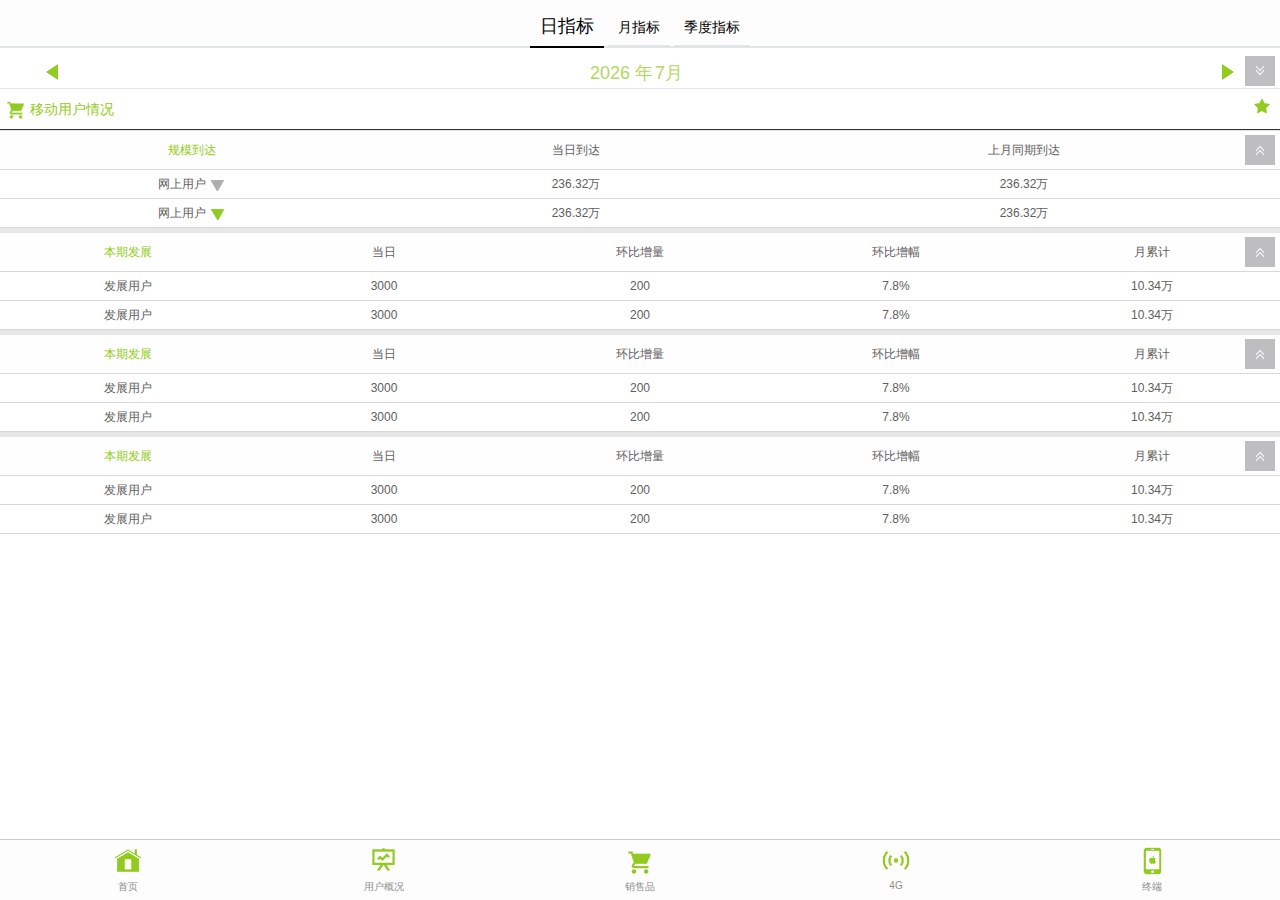
==== commit 95751ef5: "修改底部菜单" ====
--- a/html/basic.html
+++ b/html/basic.html
@@ -24,7 +24,7 @@
     <!--个人信息显示-->
     <div class="topInfo">
         <div class="photo">
-            <p><img src="../images/common/phone.png" alt="呼和浩特-张勇"/> </p>
+            <p><img src="../images/photo/phone02.png" width="90" height="90" alt="logo"/> </p>
             <span>呼和浩特-张勇</span>
         </div>
     </div>
@@ -79,11 +79,11 @@
         <footer>
             <div class="footerGuide">
                 <ul class="colGroup footerBtn">
-                    <li><a href="javascript:void(0)" class="icon_picture ">首页</a></li>
-                    <li><a href="javascript:void(0)" class="icon_clipart">用户概况</a></li>
-                    <li><a href="javascript:void(0)" class="icon_shapes">销售品</a></li>
-                    <li><a href="javascript:void(0)" class="icon_smartart">4G</a></li>
-                    <li><a href="javascript:void(0)" class="icon_chart">终端</a></li>
+                    <li><a href="javascript:void(0)"><span><img src="../images/common/large_picture_on.png" alt="首页"/></span>首页</a></li>
+                    <li><a href="javascript:void(0)"><span><img src="../images/common/large_clipart_on.png"  alt="用户概况"/></span>用户概况</a></li>
+                    <li><a href="javascript:void(0)"><span><img src="../images/common/large_shapes_on.png"  alt="销售品"/></span>销售品</a></li>
+                    <li><a href="javascript:void(0)"><span><img src="../images/common/large_smartart_on.png"  alt="4G"/></span>4G</a></li>
+                    <li><a href="javascript:void(0)"><span><img src="../images/common/large_chart_on.png"  alt="终端"/></span>终端</a></li>
                 </ul>
             </div>
         </footer>
--- a/css/common.css
+++ b/css/common.css
@@ -196,10 +196,12 @@
 
 .panel-footer{ border-top: 1px solid #cccccc; background:#fdfdfd;}
 .footerGuide ul li{ height:60px; background-color: #FDFDFD;-webkit-box-flex:1; /* OLD - iOS 6-, Safari 3.1-6 */ -moz-box-flex:1; /* OLD - Firefox 19- */-webkit-flex:1; /* Chrome */ -ms-flex:1; /* IE 10 */flex:1;}
-.footerGuide ul li a{color: #8d8d8d; text-decoration: none;text-align: center; font-size:10px; background-size:32px auto; background-repeat: no-repeat; background-position: center 4px; display: block; padding-top: 40px;}
-.footerGuide ul li a.active,
-.footerGuide ul li a:active{ background-color: #fdfdfd!important;}
-
+.footerGuide ul li a{ color: #8d8d8d; position: relative; text-decoration: none;text-align: center; font-size:10px; height: 20px;  display: block; padding-top: 40px;}
+.footerGuide ul li a span{ position: absolute; top: 5px; left: 50%; margin-left: -16px; width: 32px; height: 32px; display:block;}
+.footerGuide ul li a span img{ width: 32px; height: 32px;}
+.footerGuide ul li.active{ background-color: #eeeeee!important;}
+
+/*
 .icon_picture{background-image: url('../images/common/large_picture.png'); }
 .icon_clipart{background-image: url('../images/common/large_clipart.png'); }
 .icon_shapes{background-image: url('../images/common/large_shapes.png'); }
@@ -210,7 +212,7 @@
 .icon_clipart.active{background-image: url('../images/common/large_clipart_on.png'); }
 .icon_shapes.active{background-image: url('../images/common/large_shapes_on.png'); }
 .icon_smartart.active{background-image: url('../images/common/large_smartart_on.png'); }
-.icon_chart.active{background-image: url('../images/common/large_chart_on.png'); }
+.icon_chart.active{background-image: url('../images/common/large_chart_on.png'); }*/
 
 /* swiper 图标菜单*/
 .topNavGuide{border: 1px solid #e3e3e3;}
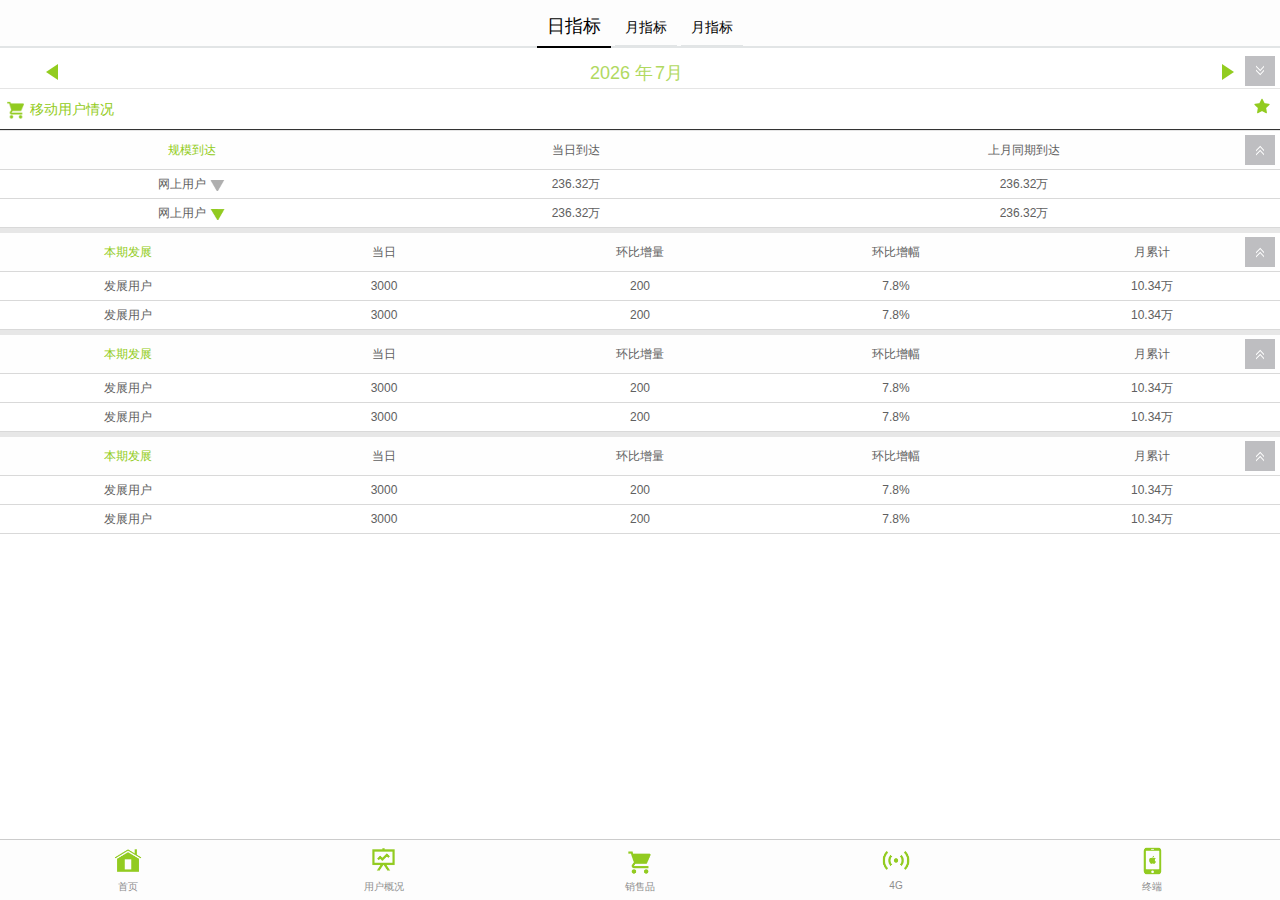
==== commit e9abd7d6: "修改上部分tab样式" ====
--- a/html/basic.html
+++ b/html/basic.html
@@ -49,11 +49,12 @@
 	<div class="easyui-navpanel"  >
         <!--头部tab 菜单-->
         <header class="dateHeader">
-            <ul class="topTab">
+            <!-- <ul class="topTab">
 				<li><a href="javascript:void(0)"  class="active">日指标</a></li>
                 <li><a href="javascript:void(0)" class="" >月指标</a></li>
                 <li><a href="javascript:void(0)" class="" >季度指标</a></li>
-			</ul>
+			</ul>-->
+            <p class="topTab02"><a href="javascript:void(0)"  class="active">日指标</a>  <a href="javascript:void(0)" >月指标</a> <a href="javascript:void(0)" >月指标</a></p>
             <!--日历控件-->
             <div class="dateGuide">
                 <div class="yearText">年</div>
@@ -275,8 +276,9 @@
     var slideout = new Slideout({
         'panel': document.getElementById('main'),
         'menu': document.getElementById('menu'),
-        'padding': 256,
-        'tolerance': 70
+        'padding':256,
+        'tolerance': 70,
+        'side': 'left'
     });
 
     var target = document.getElementById("main");
--- a/css/common.css
+++ b/css/common.css
@@ -125,11 +125,11 @@
 .w_80{width:80px !important;}
 .w_50{width:50px !important;}
 
-#main{height:100%; background-color: #eaeaea; -moz-box-shadow:-10px 0px 20px #c2bebd;              /* For Firefox3.6+ */border: none;
+#main{height:100%; background-color: #eaeaea; -moz-box-shadow:-10px 0px 20px #c2bebd;/* 右侧第一项的正负值阴影修改 */  /* For Firefox3.6+ */border: none;
     -webkit-box-shadow:-10px 0px 20px #c2bebd;           /* For Chrome5+, Safari5+ */
     box-shadow:-10px 0px 20px #c2bebd;                   /* For Latest Opera */}
 .panel-body{ background-color: #ffffff;}
-/** * Slideout module styles*/
+/** * Slideout module styles  */
 .menu{ border:0; background-image: url("../images/common/logo.png"); background-size: 50% auto; background-position: center 92%; background-repeat: no-repeat; background-color:#eaeaea;}
 .menu .topInfo{ height: 200px; position: relative; background-image: url("../images/common/bg_info.png"); background-repeat: no-repeat; background-position: left center; background-size: 100% 100%;}
 .menu .topInfo .photo{ padding-top:15%; }
@@ -157,7 +157,7 @@
 .menu-section-list a.menu06{background-image: url("../images/common/ico06_menu.png");}
 
 .menu,
-.slideout-menu{position: fixed;left: 0;top: 0;bottom: 0;right: 0;z-index: 0;width: 256px;overflow-y: scroll;-webkit-overflow-scrolling: touch;display: none;}
+.slideout-menu{position: fixed; left: 0;/* 右侧 */top: 0;bottom: 0;right: 0;z-index: 0;width: 256px;overflow-y: scroll;-webkit-overflow-scrolling: touch;display: none;}
 .slideout-panel{position: relative;z-index: 1;}
 .slideout-open,
 .slideout-open body{overflow: hidden;}
@@ -187,11 +187,14 @@
 /* tab 组 */
 .panel-header{ padding: 0; border: none;}
 .topTab{ background: #fdfdfd; border: none; border-bottom: 2px solid #e2e5e6; text-align: center; padding-top: 5px; }
-.topTab li{ display:inline-block; position: relative; bottom: -2px;}
-.topTab li a{ color: #000000; font-size:14px; display: block; padding: 0 10px;   height: 37px; line-height: 38px;border-bottom: 2px solid #e2e5e6;  background: #fdfdfd; text-decoration: none;}
+.topTab li{ display:inline; position: relative; bottom: -2px;}
+.topTab li a{ color: #000000; font-size:14px; display:inline-block; padding: 0 10px;   height: 37px; line-height: 38px;border-bottom: 2px solid #e2e5e6;  background: #fdfdfd; text-decoration: none;}
 .topTab li a.active{ /* 皮肤 */ border-bottom: 2px solid #000000; font-size: 18px; height: 39px}
 
 
+p.topTab02{ background: #fdfdfd; border: none; border-bottom: 2px solid #e2e5e6; text-align: center; padding-top: 5px;}
+p.topTab02 a{ position: relative; bottom: -2px; color: #000000; font-size:14px; display:inline-block; padding: 0 10px;   height: 37px; line-height: 38px;border-bottom: 2px solid #e2e5e6;  background: #fdfdfd; text-decoration: none;}
+p.topTab02 a.active{ /* 皮肤 */ border-bottom: 2px solid #000000; font-size: 18px; height: 39px}
 /* 底部图标 */
 
 .panel-footer{ border-top: 1px solid #cccccc; background:#fdfdfd;}
@@ -388,7 +391,7 @@
 .ico01Dialog{background-image: url("../images/common/ico01_dilog.png");}
 .ico02Dialog{background-image: url("../images/common/ico12_dilog.png");}
 .dialogCon{ padding: 240px 20px 10px;  background: url("../images/common/ico02_dilog.png") center 30px no-repeat;}
-.dialogCon p{ width: 80%; margin:0 auto; line-height: 40px; color: #ffffff;font-size: 18px; text-align: center;}
+.dialogCon p{ width: 80%; margin:0 auto; line-height:1.5; color: #ffffff;font-size: 18px; text-align: center;}
 .dialogCon .inputDialog{ border-bottom: 1px solid #e9f5d2;}
 .dialogCon .inputDialog input{ text-align: center;background:rgba(0,0,0,0); color: #ffffff;  outline: none; border: none; width: 100%; font-size: 18px; line-height:40px; height: 40px;}
 .dialogCon .inputDialog ::-webkit-input-placeholder{color: #ffffff;}
@@ -455,7 +458,7 @@
 .listGroup ul li  p { margin-top: 8px; padding: 8px 0 12px 0; margin-right: 16px; border-top:1px dashed #e5e5e5; line-height: 2; color: #69696e; position: relative;}
 
 /* 子页通用 按钮 */
-.btnItem { line-height: 1; margin-top:44px; padding: 14px 0; text-align: center;  background-color:#97979a!important; color:#fff!important; font-size: 18px; boder:0!important; background-image: none!important; }
+.btnItem { line-height: 1; padding-left: 0!important; margin-top:44px; padding: 14px 0; text-align: center;  background-color:#97979a!important; color:#fff!important; font-size: 18px; boder:0!important; background-image: none!important; }
 .btnItem:hover {text-decoration: none;}
 .btnItem.active {border:0!important;}
 .btnItem.activeOne {background-color: #92cb20!important; }
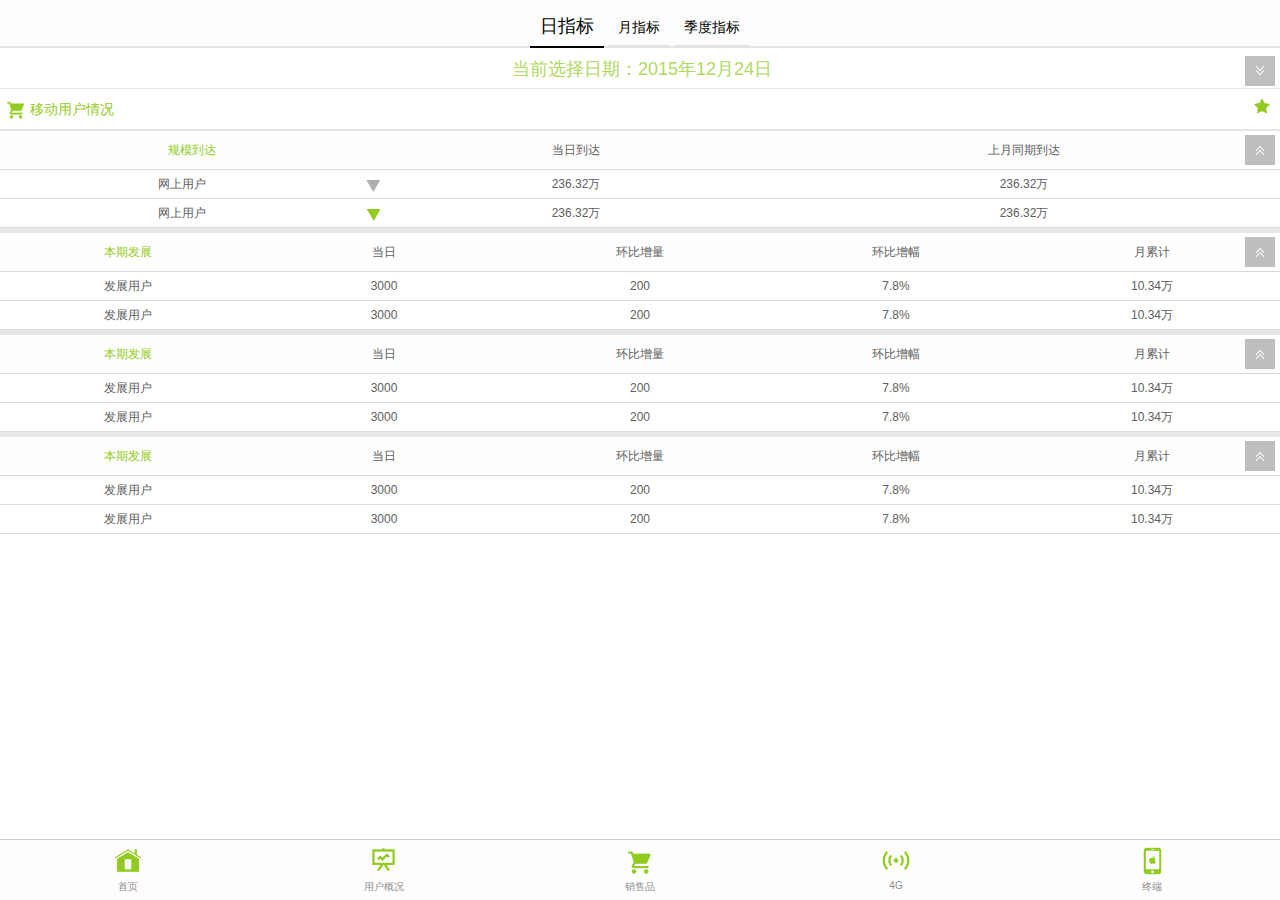
==== commit 4fb52d85: "修改日历月历" ====
--- a/html/basic.html
+++ b/html/basic.html
@@ -49,18 +49,17 @@
 	<div class="easyui-navpanel"  >
         <!--头部tab 菜单-->
         <header class="dateHeader">
-            <!-- <ul class="topTab">
+            <ul class="topTab">
 				<li><a href="javascript:void(0)"  class="active">日指标</a></li>
                 <li><a href="javascript:void(0)" class="" >月指标</a></li>
                 <li><a href="javascript:void(0)" class="" >季度指标</a></li>
-			</ul>-->
-            <p class="topTab02"><a href="javascript:void(0)"  class="active">日指标</a>  <a href="javascript:void(0)" >月指标</a> <a href="javascript:void(0)" >月指标</a></p>
+			</ul>
             <!--日历控件-->
             <div class="dateGuide">
                 <div class="yearText">年</div>
                 <fieldset class="fieldset">
 
-                    <div><input id="" hidden="hidden" class="datepicker" type="text">   <a class="toggleBtn open" href="javascript:void(0)">切换</a> </div>
+                    <div><input id="" class="datepicker" value="当前选择日期：2015年12月24日" type="text">   <a class="toggleBtn open" href="javascript:void(0)">切换</a> </div>
 
                 </fieldset>
 
--- a/css/common.css
+++ b/css/common.css
@@ -1,498 +1,539 @@
-@charset "utf-8";
-
-html,body{width: 100%;height: 100%; margin:0; padding:0; font-family:tahoma, arial, 'Hiragino Sans GB', \5b8b\4f53, sans-serif !important;}
-code{ display:block;}
-
-a:link, a:visited{ text-decoration:none;}
-a:hover, a:focus, a:active{ text-decoration:underline;}
-
-a, abbr, acronym, address, applet, article, aside, audio,
-b, blockquote, big, body,
-center, canvas, caption, cite, code, command,
-datalist, dd, del, details, dfn, dl, div, dt,
-em, embed,
-fieldset, figcaption, figure, font, footer, form,
-h1, h2, h3, h4, h5, h6, header, hgroup, html,
-i, iframe, img, ins,
-kbd,
-keygen,
-label, legend, li,
-meter,
-nav, menu,
-object, ol, output,
-p, pre, progress,
-q,
-s, samp, section, small, span, source, strike, strong, sub, sup,
-table, tbody, tfoot, thead, th, tr, tdvideo, tt,
-u, ul,
-var{ margin:0; padding:0;}
-
-h1, h2, h3, h4, h5, h6, th, td, table, input, button, select, textarea{ font-size:1em;}
-body, input, button, select, textarea{}
-em, cite, address, optgroup{ font-style:normal;}
-kbd, samp, code{ font-family:monospace;}
-
-img, input, button, select, textarea{ vertical-align:middle; font-family:tahoma, arial, 'Hiragino Sans GB', \5b8b\4f53, sans-serif !important;}
-ul, ol{ list-style:none;}
-img, fieldset{ border:0;}
-abbr, acronym{ border-bottom:1px dotted black; cursor:help;}
-table{ width:100%;  border-collapse:collapse; border-spacing:0;}
-img{max-width: 100%;}
-/*清除浮动*/
-.group:after{content:".";display:block;visibility:hidden;clear:both;height:0;}
-.group{display:inline-block;}
-.group{display:block;}
-.clear{clear:both;height:0;width:0;line-height:0;font-size:0;}
-
-/* 显示隐藏*/
-.hidden{visibility:hidden;margin:0;padding:0;width:0;height:0;background:none;font-size:0;line-height:0;}
-.show{visibility:visible;}
-
-/* 可访问性导航*/
-a.accessibility01{position:absolute;left:0;top:-10000px;display:block;width:100%;text-align:center;font-size:1.3em;z-index:10000;}
-a.accessibility01:hover, a.accessibility01:focus, a.accessibility01:active{position:absolute;top:0;padding:15px 0;background:#1d60a7;color:#fff;font-weight:bold;z-index:10000;}
-
-/* background*/
-.bg_none{background:none !important;}
-.font_weight_none{font-weight:normal;}
-.bg_gray{background:#F2F2F2 !important;}
-
-/* border*/
-.bt_none{border-top:none !important;}
-.br_none{border-right:none !important;}
-.bb_none{border-bottom:none !important;}
-.bt_solid{border-top:1px solid #dbdbdb !important;}
-
-/* clear*/
-.cl{clear:both !important;}
-
-/* float*/
-.fl{float:left !important;}
-.fr{float:right !important;}
-.fn{float:none !important;}
-
-/* text*/
-.txt_left{text-align:left !important;}
-.txt_centern{text-align:center !important;}
-.txt_right{text-align:right !important;}
-.va_top{vertical-align:top !important;}
-
-/* color*/
-.orange{color:#ff7e00 !important;}
-.grey{color:#6500e3 !important;}
-.grey01{color:#b7b7b7 !important;}
-.yellow{color:#fff600 !important;}
-.blue{color:#0095ff !important;}
-.red{color:#ff0000 !important;}
-.green{color:#6ea000 !important;}
-
-/* font-size*/
-.font11{font-size:11px !important;}
-.font_blod{font-weight:bold !important;}
-
-/* margin*/
-.mt_0{margin-top:0 !important;}
-.mt_10{margin-top:10px !important;}
-.mt_110{margin-top:110px !important;}
-.ml_0{margin-left:0 !important;}
-.ml_15{margin-left:15px !important;}
-.ml_10{margin-left:-10px !important;}
-.mb_0{margin-bottom:0 !important;}
-.mb_10{margin-bottom:10px !important;}
-.mr_10{margin-right:10px !important;}
-/* padding*/
-
-.pr_none{padding-right:0 !important;}
-.pr_5{padding-right:5px !important;}
-.pr_28{padding-right:28px !important;}
-
-/* input*/
-.inputS{height:16px;padding:3px 0 1px 5px;border:1px solid #c4c4c4;color:#666666;}
-.selectS{padding:1px 0;}
-.fileS{padding:1px 0;}
-.select{border:1px solid #c4c4c4;padding:2px;min-width:100px;}
-.checkboxS{position:relative;top:-1px;}
-.textarea{border:1px solid #c4c4c4;width:98%;}
-.radio{position:relative;top:-3px;}
-/* width*/
-.wb90{width:90% !important;}
-.wb25{width:25% !important;}
-.wb95{width:95% !important;}
-.w_700{width:700px !important;}
-.w_200{width:200px !important;}
-.w_150{width:150px !important;}
-.w_100{width:100px !important;}
-.w_80{width:80px !important;}
-.w_50{width:50px !important;}
-
-#main{height:100%; background-color: #eaeaea; -moz-box-shadow:-10px 0px 20px #c2bebd;/* 右侧第一项的正负值阴影修改 */  /* For Firefox3.6+ */border: none;
-    -webkit-box-shadow:-10px 0px 20px #c2bebd;           /* For Chrome5+, Safari5+ */
-    box-shadow:-10px 0px 20px #c2bebd;                   /* For Latest Opera */}
-.panel-body{ background-color: #ffffff;}
-/** * Slideout module styles  */
-.menu{ border:0; background-image: url("../images/common/logo.png"); background-size: 50% auto; background-position: center 92%; background-repeat: no-repeat; background-color:#eaeaea;}
-.menu .topInfo{ height: 200px; position: relative; background-image: url("../images/common/bg_info.png"); background-repeat: no-repeat; background-position: left center; background-size: 100% 100%;}
-.menu .topInfo .photo{ padding-top:15%; }
-.menu .topInfo .photo p{ overflow:hidden; display:block; width:90px; height:90px; border:3px solid #b8b8b8; border-radius:50%; -webkit-border-radius:50%; margin: 0 auto;}
-.menu .topInfo .photo p img{ max-width: 100%;}
-.menu .topInfo .photo span{ font-weight: bold; padding:5px; display: block; text-align: center; color: #565656; line-height: 2em; text-shadow: 0px 0px 4px white;}
-
-.utopPhone{}
-.utopPhone span{ overflow:hidden; display:block; width:80px; height:80px; border:5px solid #ffe4b0; border-radius:50%; -webkit-border-radius:50%; margin:13px auto 0}
-
-.menu-section{}
-.menu-section-list{  border-top: 1px solid #e1e1e1;}
-.menu-section-list li{position: relative;}
-.menu-section-list a{display: block; line-height: 40px; height:40px; padding-left: 36px; border-bottom: 1px solid #e1e1e1; color: #4f4f4f;  border-left:5px solid #eaeaea;  background-repeat: no-repeat; background-size: 16px 16px; background-position: 10px center;}
-.menu-section-list a:hover{background-color: rgba(255, 255, 255, 0.1);text-decoration: none;}
-.menu-section-list a.active{ background-color: #2a2a34; color: #e7e7e7;/* 皮肤 */ border-left:5px solid #92cb20; }
-.menu-section-list a span{ position:absolute; right:15px; top: 50%;
-    margin-top:-8px ; display: block; width: 16px; height: 16px; background: url("../images/common/iconRight02_menu.png") center center no-repeat; background-size: 16px 16px;}
-.menu-section-list a.active span{ background-image: url("../images/common/iconRight_menu.png");}
-.menu-section-list a.menu01{background-image: url("../images/common/ico01_menu.png");}
-.menu-section-list a.menu02{background-image: url("../images/common/ico02_menu.png");}
-.menu-section-list a.menu03{background-image: url("../images/common/ico03_menu.png");}
-.menu-section-list a.menu04{background-image: url("../images/common/ico04_menu.png");}
-.menu-section-list a.menu05{background-image: url("../images/common/ico05_menu.png");}
-.menu-section-list a.menu06{background-image: url("../images/common/ico06_menu.png");}
-
-.menu,
-.slideout-menu{position: fixed; left: 0;/* 右侧 */top: 0;bottom: 0;right: 0;z-index: 0;width: 256px;overflow-y: scroll;-webkit-overflow-scrolling: touch;display: none;}
-.slideout-panel{position: relative;z-index: 1;}
-.slideout-open,
-.slideout-open body{overflow: hidden;}
-.slideout-open .slideout-menu{display: block;}
-/* Animation
-----------------------------------*/
-@-webkit-keyframes shake{0%, 100%{-webkit-transform:translate3d(0, 0, 0);transform:translate3d(0, 0, 0);}
-                                        50%{-webkit-transform:translate3d(-10px, 0, 0);transform:translate3d(-10px, 0, 0);}}
-@keyframes shake{0%, 100%{-webkit-transform:translate3d(0, 0, 0);transform:translate3d(0, 0, 0);}
-    50%{-webkit-transform:translate3d(-10px, 0, 0);transform:translate3d(-10px, 0, 0);}}
-.shake{-webkit-animation-name:shake;animation-name:shake;-webkit-animation-duration:2s;animation-duration:2s;-webkit-animation-iteration-count: 4;animation-iteration-count: 4;}
-
-/*框架 */
-#main img,
-.lead_guide img{height: auto;  width: auto\9;  width:100%;}
-.lead_guide{ width: 100%; height: 100%;}
-.lead_guide img{position:absolute; top:50%;left:50%;transform:translate(-50%,-50%);}
-.lead_guide a{ text-decoration:none;font-size: 1em; top: 20px; right: 20px; position: absolute; z-index: 2; display:inline-block; border-radius:5px; color: #fff;  background:rgba(102,102,102,0.3); line-height: 20px; text-align: center; padding: 5px; height: 20px;}
-.lead_guide a span{ color: #e68900; padding: 0 5px;}
-
-#center{ }
-/* 平均布局 */
-.colGroup{display:box; /* OLD - Android 4.4- */ display:-webkit-box; /* OLD - iOS 6-, Safari 3.1-6 */ display:-moz-box; /* OLD - Firefox 19- (buggy but mostly works) */display:-ms-flexbox; /* TWEENER - IE 10 */display:-webkit-flex; /* NEW - Chrome */display:flex;}
-.colInner{-webkit-box-flex:1; /* OLD - iOS 6-, Safari 3.1-6 */ -moz-box-flex:1; /* OLD - Firefox 19- */-webkit-flex:1; /* Chrome */ -ms-flex:1; /* IE 10 */flex:1;}
-
-
-/* tab 组 */
-.panel-header{ padding: 0; border: none;}
-.topTab{ background: #fdfdfd; border: none; border-bottom: 2px solid #e2e5e6; text-align: center; padding-top: 5px; }
-.topTab li{ display:inline; position: relative; bottom: -2px;}
-.topTab li a{ color: #000000; font-size:14px; display:inline-block; padding: 0 10px;   height: 37px; line-height: 38px;border-bottom: 2px solid #e2e5e6;  background: #fdfdfd; text-decoration: none;}
-.topTab li a.active{ /* 皮肤 */ border-bottom: 2px solid #000000; font-size: 18px; height: 39px}
-
-
-p.topTab02{ background: #fdfdfd; border: none; border-bottom: 2px solid #e2e5e6; text-align: center; padding-top: 5px;}
-p.topTab02 a{ position: relative; bottom: -2px; color: #000000; font-size:14px; display:inline-block; padding: 0 10px;   height: 37px; line-height: 38px;border-bottom: 2px solid #e2e5e6;  background: #fdfdfd; text-decoration: none;}
-p.topTab02 a.active{ /* 皮肤 */ border-bottom: 2px solid #000000; font-size: 18px; height: 39px}
-/* 底部图标 */
-
-.panel-footer{ border-top: 1px solid #cccccc; background:#fdfdfd;}
-.footerGuide ul li{ height:60px; background-color: #FDFDFD;-webkit-box-flex:1; /* OLD - iOS 6-, Safari 3.1-6 */ -moz-box-flex:1; /* OLD - Firefox 19- */-webkit-flex:1; /* Chrome */ -ms-flex:1; /* IE 10 */flex:1;}
-.footerGuide ul li a{ color: #8d8d8d; position: relative; text-decoration: none;text-align: center; font-size:10px; height: 20px;  display: block; padding-top: 40px;}
-.footerGuide ul li a span{ position: absolute; top: 5px; left: 50%; margin-left: -16px; width: 32px; height: 32px; display:block;}
-.footerGuide ul li a span img{ width: 32px; height: 32px;}
-.footerGuide ul li.active{ background-color: #eeeeee!important;}
-
-/*
-.icon_picture{background-image: url('../images/common/large_picture.png'); }
-.icon_clipart{background-image: url('../images/common/large_clipart.png'); }
-.icon_shapes{background-image: url('../images/common/large_shapes.png'); }
-.icon_smartart{background-image: url('../images/common/large_smartart.png'); }
-.icon_chart{background-image: url('../images/common/large_chart.png'); }
-
-.icon_picture.active{background-image: url('../images/common/large_picture_on.png'); }
-.icon_clipart.active{background-image: url('../images/common/large_clipart_on.png'); }
-.icon_shapes.active{background-image: url('../images/common/large_shapes_on.png'); }
-.icon_smartart.active{background-image: url('../images/common/large_smartart_on.png'); }
-.icon_chart.active{background-image: url('../images/common/large_chart_on.png'); }*/
-
-/* swiper 图标菜单*/
-.topNavGuide{border: 1px solid #e3e3e3;}
-.swiper-container { position: relative; z-index: 1; overflow: hidden; width: 100%; }
-.swiper-wrapper { position: relative;  width: 100%; height: 100%;  z-index: 1;display: -webkit-box; display: -moz-box; display: flex;  box-sizing: content-box;}
-.swiper-slide {  position: relative;  width: 100%;  -webkit-flex-shrink: 0;  flex-shrink: 0;  height: 100%; display: -webkit-box; display: -webkit-flex;display: flex;}
-.topNavGuide .swiper-container{height: 200px;/* 皮肤 */ background-color: #96cf24; background-image: url("../images/common/bg_info.png"); background-repeat: no-repeat; background-position: left center; background-size: 100% 100%;}
-.topNav{ width: 100%;}
-.topNav li { float: left; width: 33.33%; padding-top:13px; height: 87px; color: #fff;}
-.topNav li a { text-indent: -5000px; background-position:  center center; background-repeat: no-repeat; background-size: 40px 40px; width: 50px; height: 50px;  margin: 0 auto 5px; display: block; border:2px solid #eaeaea; border-radius:50%; -webkit-border-radius:50%;}
-.topNav li a.active {/* 皮肤 */box-shadow:0 0 5px 5px #80b11f; background-color: #80b11f;  }
-.topNav li span{ text-align: center; display: block;}
-.topNav li a.icon01{background-image: url("../images/common/ico01_topMenu.png");}
-.topNav li a.icon02{background-image: url("../images/common/ico02_topMenu.png");}
-.topNav li a.icon03{background-image: url("../images/common/ico03_topMenu.png");}
-.topNav li a.icon04{background-image: url("../images/common/ico04_topMenu.png");}
-.topNav li a.icon05{background-image: url("../images/common/ico05_topMenu.png");}
-.topNav li a.icon06{background-image: url("../images/common/ico06_topMenu.png");}
-.topNavGuide h3{ color: #88b928; height: 32px; background-color: #ffffff; text-align: center; position: relative;}
-.topNavGuide h3 strong{ display: inline-block; padding: 0 5px; font-size:1em; border-bottom: 1px solid #699b06; line-height: 32px; }
-.topNavGuide h3 .arrow-down{width: 0;height: 0; position:absolute; left:50%; margin-left:-2px; bottom: -5px; border-left: 4px solid transparent; border-right: 4px solid transparent;border-top: 5px solid #699b06; display: block;}
-.topNavGuide h3 .arrow-down .arrow-down{left:-3px; bottom: 0px; margin: 0; border-left: 3px solid transparent; border-right: 3px solid transparent;border-top: 6px solid #ffffff;}
-
-/* 趋势图 */
-.charBox{ border-bottom: 2px solid #e5e5e5; min-height:200px; padding: 5px; background-color: #ffffff; }
-
-/* 日历样式 */
-
-.dateHeader{ height:130px;border-bottom: 1px solid #e5e5e5;overflow: hidden;}
-/* 没有日历高度 */
-.dateHeader.noDate .dateGuide{display:none;}
-.dateHeader.noDate{ height:87px;}
-.dateGuide{ position: relative; }
-.dateGuide a.toggleBtn{ position: absolute; top: 8px; right: 5px; width: 30px; height: 30px; text-indent: -5000px; background: url("../images/common/toggle_ico02.png") center center no-repeat; background-size: 30px 30px;}
-.dateGuide a.toggleBtn.open{background-image: url("../images/common/toggle_ico01.png");}
-
-/** * Note: the root picker element should *NOT* be styled more than what’s here. */
-.picker{text-align: left; line-height: 1.2; color: #4c4c4c; user-select: none; border-bottom: 1px solid #e5e5e5;}
-/** * The picker input element. */
-.picker__input{cursor: default;}
-/** * When the picker is opened, the input element is “activated”. */
-.picker__input.picker__input--active{border-color: #0089ec;}
-/** * The holder is the only “scrollable” top-level container element. */
-.picker__holder{width: 100%; -webkit-overflow-scrolling: touch;}
-/** * The box contains all the picker contents. */
-.picker__box{background: #ffffff;  vertical-align: middle;}
-/** * When the picker opens... */
-.picker--opened .picker__holder{top: 0; background: transparent; -ms-filter: "progid:DXImageTransform.Microsoft.gradient(startColorstr=#1E000000,endColorstr=#1E000000)"; zoom: 1; background: rgba(0, 0, 0, 0.32); -webkit-transition: background 0.15s ease-out; -moz-transition: background 0.15s ease-out; transition: background 0.15s ease-out;}
-.picker--opened .picker__frame{top: 0; filter: alpha(opacity=100); -moz-opacity: 1; opacity: 1;}
-@media (min-height: 33.875em){.picker--opened .picker__frame{top: auto; bottom: 0;}}
-/** * For `large` screens, transform into an inline picker. */
-/* ========================================================================== $BASE-DATE-PICKER ========================================================================== */
-/** * The picker box. */
-.picker__box{ }
-/** * The header containing the month and year stuff. */
-.picker__header{position: relative; font-size:1em; height: 50px; color: #b1d95f; line-height: 50px; text-align: center;}
-/** * The month and year labels. */
-.picker__month,
-.picker__year{display: inline-block; padding:0 5px; border-radius: 5px; font-size: 18px;position: absolute}
-.picker__year{ left: 50%; margin-left: -55px; }
-.picker__month{margin-left:10px;}
-.yearText{ position: absolute; left: 50%; margin-left: -5px; top: 0;font-size:18px; line-height: 50px;  display:inline-block; color: #b1d95f;  z-index: 9999; }
-/** * The month navigation buttons. */
-.picker__nav--prev,
-.picker__nav--next{position: absolute; padding: .5em 1.25em; width: 1em; height: 1em; top: .5em;}
-.picker__nav--prev{left: 1.5em; padding-right: 1.25em;}
-.picker__nav--next{right: 1.5em; padding-left: 1.25em;}
-.picker__nav--prev:before,
-.picker__nav--next:before{content: " "; border-top: .5em solid transparent; border-bottom: .5em solid transparent; border-right: 0.75em solid #92cc1f; width: 0; height: 0; display: block; margin: 0 auto;}
-.picker__nav--next:before{border-right: 0; border-left: 0.75em solid #92cc1f;}
-.picker__nav--prev:hover,
-.picker__nav--next:hover{cursor: pointer; color: #000000; background: #b1dcfb;}
-.picker__nav--disabled,
-.picker__nav--disabled:hover,
-.picker__nav--disabled:before,
-.picker__nav--disabled:before:hover{cursor: default; background: none; border-right-color: #f5f5f5; border-left-color: #f5f5f5;}
-/** * The calendar table of dates */
-.picker__table{text-align: center; border-collapse: collapse; border-spacing: 0; table-layout: fixed; font-size: inherit; width: 100%;}
-.picker__table td{margin: 0; padding: 2px 0;}
-/** * The weekday labels */
-.picker__weekday{width: 14.285714286%; font-size: 1em; padding-bottom: .25em; color: #999999; font-weight: 500; background: #fdfdfd; border-bottom: 1px solid #e5e5e5; padding: 5px 0; /* Increase the spacing a tad */}
-/** * The days on the calendar */
-.picker__day{padding: .3125em 0; font-weight: 200; font-size: 1em;}
-.picker__day--today{width: 30px; margin: 0 auto; border-radius: 50%; background-color: #bfbec3; color:#ffffff; position: relative;;}
-.picker__day--today:before{content: ""; position: absolute; top:-2px; right:-2px; width: 0; height: 0; border-radius: 50%; border: 0.2em solid #92cc20;}
-.picker__day--selected,
-.picker__day--selected:hover{width: 30px; margin: 0 auto; border-radius: 50%; background-color: #92cc20; color:#ffffff;}
-.picker__day--highlighted{}
-.picker__day--disabled:before{}
-.picker__day--outfocus{color: #dddddd;}
-.picker__day--infocus:hover,
-.picker__day--outfocus:hover{cursor: pointer; color: #000000; background: #b1dcfb;}
-.picker__day--highlighted:hover,
-.picker--focused .picker__day--highlighted{background: #0089ec; color: #ffffff;}
-.picker__day--disabled,
-.picker__day--disabled:hover{background: #f5f5f5; border-color: #f5f5f5; color: #dddddd; cursor: default;}
-.picker__day--highlighted.picker__day--disabled,
-.picker__day--highlighted.picker__day--disabled:hover{background: #bbbbbb;}
-/** * The footer containing the "today" and "clear" buttons. */
-.picker__footer{text-align: center; display: none;}
-
-/* 指标内容 */
-.tableGuide{ background-color: #e7e7e7;}
-.tableTitle { position:absolute;bottom: 0; width: 100%; left: 0; background-color: #ffffff;}
-.tableTitle h3{ font-size: 14px; font-weight: normal; border-bottom: 1px solid #333333; border-top: 1px solid #e5e5e5; height: 40px; line-height: 40px; color: #93cb20; padding-left: 30px; background-image: url("../images/common/title_line.png"); background-size:24px 24px;  background-repeat: no-repeat; background-position: 4px center;  }
-.tableTitle h3.tableIco01{ background-image:url("../images/common/large_shapes_on.png");}
-.tableTitle h3.tableIco02{background-image:url("../images/common/large_chart_on.png");}
-.tableTitle h3.tableIco03{background-image:url("../images/common/large_clipart_on.png");}
-.tableTitle h3.tableIco04{background-image:url("../images/common/large_smartart_on.png");}
-.tableTitle a{ position:absolute;top: 10px; right: 10px; width: 16px; height: 16px; background-image: url("../images/common/ico03_menu.png");  background-position:  center center; background-repeat: no-repeat; background-size: 16px 16px;  text-indent: -5000px;}
-
-/* 指标表格 */
-.tableBox{ position: relative; margin-bottom: 5px;}
-.tableBox a.toggleBTable{ position: absolute; top: 4px; right:5px; width: 30px; height: 30px; text-indent: -5000px; background: url("../images/common/toggle_ico02.png") center center no-repeat; background-size: 30px 30px;}
-.tableBox a.toggleBTable.active{background-image: url("../images/common/toggle_ico01.png");}
-.tableBox table{ text-align: center; border-bottom: 1px solid #d9d9d9; color: #606060;}
-.tableBox table thead th.imText{color: #92cc20;}
-.tableBox table th{ background-color: #fefefe; border-bottom: 1px solid #d9d9d9; padding: 10px 2px; font-weight: normal; line-height: 1.5em; }
-.tableBox table td{line-height: 1.5em; border-bottom:1px solid #d9d9d9;padding: 5px 2px; background-color: #fff;}
-.tableBox table td.inLink a{ color: #606060; padding-right: 20px; background-image: url("../images/common/ico_table.png"); background-repeat: no-repeat; background-position: right center; background-size: 16px 16px;}
-.tableBox table td.inLink.greenLink a{background-image: url("../images/common/ico02_table.png"); }
-/* login */
-body.login_bg .panel-body{ background-color: #92cb20;}
-.loginBox{ background-image: url("../images/common/bg_info.png"); background-repeat: no-repeat; background-position: top center; background-size: 100% auto; display: -webkit-flex;display: flex; flex-flow: column; -webkit-align-items: center; align-items: center;  -webkit-justify-content: center; justify-content: center; width: 100%; height: 100%;}
-.loginBox .centerLogin{ width: 80%; display: -webkit-flex; display: flex; -webkit-flex-flow: column;  flex-flow: column; -webkit-justify-content: center; justify-content: center;}
-.loginBox p.errText{ position: fixed; top: 0; z-index: 3; left:15%; font-size:1em;text-align: center; width: 70%;  margin: 5px auto; background:rgba(222,255,157,0.2);  line-height: 40px; color: #deff00;}
-.loginBox h2{ width: 90px; color: #fff; margin: 0 auto; padding-bottom: 20px;}
-.loginBox h2 span{display: block; height: 90px; background: url("../images/common/logo_login.png") center center no-repeat; background-size: 100%; text-indent: -5000px;}
-.loginBox h2 strong{ font-weight: normal; text-align: center; display: block; line-height: 40px; font-size:18px;}
-.loginBox .loginBtn p{ margin-bottom: 10px;}
-.loginBox .loginBtn p.loginUser,
-.loginBox .loginBtn p.loginPass{ padding-left: 50px; padding-right: 5px;  border-bottom: 1px solid #e9f5d2;background-repeat: no-repeat; background-position: 14px center; background-size: 24px auto; }
-.loginBox .loginBtn p:last-child{ padding-top: 10px;}
-.loginBox .loginBtn p input{ background:rgba(0,0,0,0); color: #ffffff;  outline: none; border: none; width: 100%; font-size: 18px; line-height:40px; height: 40px;}
-.loginBox ::-webkit-input-placeholder{color: #ffffff;}
-.loginBox .loginBtn p.loginUser { background-image: url("../images/common/ico01_user.png"); }
-.loginBox .loginBtn p.loginPass{background-image: url("../images/common/ico01_pass.png"); }
-.loginBox .loginBtn p a.loginSub{background-color: #76a41b; line-height: 40px; text-decoration: none; display: block; width: 100%; text-align: center; color: #ffffff; font-size: 16px;}
-.loginBox .forPass { text-align: right;}
-.loginBox .forPass a{ color: #ffffff; line-height: 32px; font-size: 18px;}
-
-/* 收藏 页面*/
-.collection{}
-.collection .titArea h3 {background-image: url("../images/common/ico03_menu.png");}
-.collBox{ padding: 10px;}
-.collBox ul{ overflow: hidden;}
-.collBox ul li.onSelect{background-color: #92cb20; }
-.collBox ul li.onSelect a{ background-color: #2a2a34; color: #ffffff;}
-.collBox ul li.onSelect strong{ color: #ffffff; background-image: url("../images/common/ico03_coll_on.png");}
-.collBox ul li{  color: #333333; font-size: 14px; float: left; width: 45%; margin:2.4%; height: 150px; position: relative;  background-color: #eeeeee;  background-image:url("../images/common/bg_coll.png"); background-repeat: no-repeat; background-position: center bottom; background-size:100%;}
-.collBox ul li a{ position: absolute; right: 0;  color: #333333; text-decoration: none; bottom: 0; height: 40px; line-height: 40px; width: 100%; text-align: center; background-color: #f3f3f3;}
-.collBox ul li strong{ line-height: 30px; position: absolute; left: 10px; top: 0; font-weight: normal; background: url("../images/common/ico03_coll.png") left center no-repeat; background-size: 16px 16px; padding-left: 20px; display: block; }
-.collBox ul li.collAdd{ background-image: none;}
-.collBox ul li.collAdd a{ display: block; height: 148px; border: 1px solid #eeeeee; text-indent: -5000px; position: relative; background:#ffffff url("../images/common/ico04_coll.png") center center no-repeat; background-size: 50%;  }
-.collBox .btnItem{ display: none;}
-/* 块切换 */
-.lineColl.collBox{ padding: 0}
-.lineColl.collBox li{ height: 40px; border-bottom: 1px solid #e5e5e5; width: 100%; margin: 0; background-color: #ffffff; background-image: none;}
-.lineColl.collBox li a{ left: auto; right: 10px; ; display: inline; width: auto; height: auto; background: none; color: #92cb20;}
-.lineColl.collBox li strong{ top: 5px;}
-.lineColl.collBox ul li.onSelect a{ background: none;}
-.lineColl.collBox li.collAdd{ display: none;}
-.lineColl.collBox .btnItem{ display: block; background-color: #92cb20;}
-
-/* 弹出层样式  */
-.window-mask{ opacity: 0.6; background-color: #060606;}
-.window-shadow{ background: none; box-shadow: none;}
-.window{ background-color: #92cb20; border-radius: 10px; padding: 0; border: none;}
-.window .window-header{ display: none}
-.window .panel-body{ background: none;}
-.dialogGuide{ width: 70%; position: relative;}
-.icoDialog{ position:absolute; top: 0; right: 10px; z-index: 9999999; display:block; width: 22px; height: 26px; background: url("../images/common/ico_dilog.png") center center no-repeat; background-size: 100%;}
-.ico01Dialog{background-image: url("../images/common/ico01_dilog.png");}
-.ico02Dialog{background-image: url("../images/common/ico12_dilog.png");}
-.dialogCon{ padding: 240px 20px 10px;  background: url("../images/common/ico02_dilog.png") center 30px no-repeat;}
-.dialogCon p{ width: 80%; margin:0 auto; line-height:1.5; color: #ffffff;font-size: 18px; text-align: center;}
-.dialogCon .inputDialog{ border-bottom: 1px solid #e9f5d2;}
-.dialogCon .inputDialog input{ text-align: center;background:rgba(0,0,0,0); color: #ffffff;  outline: none; border: none; width: 100%; font-size: 18px; line-height:40px; height: 40px;}
-.dialogCon .inputDialog ::-webkit-input-placeholder{color: #ffffff;}
-.dialogCon .textDialog{}
-.dialogBTnBox{ }
-.twoDialogBTn .dialogBtn{ width: 49.8%;  display: inline-block; float:left;}
-.twoDialogBTn .dialogBtn:last-child{float: right;}
-.dialogBtn { text-decoration: none; text-align: center; background-color: #2a2a34; display: block;  color: #92cb20; width: 100%; line-height: 40px;  height: 40px; font-size: 18px;}
-
-
-
-/* 2015.12.15
-涉及页面如下：explainSearch.html,explain.html,findPassword.html, toggleGrid.html, noticeCon.html, noticeConInformation.html, set.html
-查询容器如下： .explainSearchCon, .explainCon, .findPasswordCon, .toggleGridCon, .noticeCon, .noticeConInformationCon, .setCon
-*/
-
-/* 子页通用 标题 */
-.titArea { height:50px; border-bottom:1px solid #fafafa;  background-color: #fdfdfd;}
-.titArea h3 {font-size: 18px; line-height:50px; padding-left: 36px; background-size: 16px 16px; background-position: 16px 50%; background-repeat: no-repeat;}
-.titAreaOne { border-bottom:2px solid #92cb20;}
-
-/* 添加右侧切换图标 */
-.titArea ul{position: absolute; height: 35px; top: 7px; right: 7px;}
-.titArea ul li{ float: left; width: 35px; margin-left: 5px;}
-.titArea ul li a{ display: block; height: 35px;  overflow: hidden; text-indent: -5000px; border-radius:5px; background-repeat: no-repeat; background-position: center; background-color: #ffffff; background-size: 16px 16px;   }
-.titArea ul li a.active{ background-color: #92cb20;}
-.titArea ul li a.listIco{ background-image: url("../images/common/ico01_coll.png");}
-.titArea ul li a.listIco.active{background-image: url("../images/common/ico01_coll_on.png");}
-.titArea ul li a.blockIco{ background-image: url("../images/common/ico02_coll.png");}
-.titArea ul li a.blockIco.active{ background-image: url("../images/common/ico02_coll_on.png");}
-
-.explainSearchCon .titArea h3 {background-image: url("../images/common/tit_explain_search@2x.png");}
-.explainCon .titArea h3 {background-image: url("../images/common/tit_explain@2x.png");}
-.findPasswordCon .titArea h3 {background-image: url("../images/common/tit_find_password@2x.png");}
-.toggleGridCon .titArea h3 {background-image: url("../images/common/tit_toggle_grid@2x.png");}
-.noticeCon .titArea h3 {background-image: url("../images/common/tit_notice@2x.png");}
-.noticeInformationCon .titArea h3 {background-image: url("../images/common/tit_notice@2x.png");}
-.setCon .titArea h3 {background-image: url("../images/common/tit_set@2x.png");}
-/* 子页通用 列表 按钮 */
-.btnItem {display: block; margin: 0 16px;}
-
-/* 子页通用 列表 */
-.listGroup { }
-.listGroup dl {*zoom:1;margin:0 16px;  height:46px;}
-.listGroup dl:after{display:table; content:''; clear:both;}
-.listGroup dl dt { float:left; min-width: 76px; padding-right:6px; text-align: right; height:46px; line-height: 46px; font-size: 14px;}
-.listGroup dl dd {display:table-cell; *display:inline-block; width:2000px; *width:auto; height: 100%;  }
-.listGroup dl dd input, .listGroup dl dd select {height:40px; border:0; margin-top:2px; border-bottom: 1px solid #d7d7d7; font-size: 14px; background-image: url("../images/common/triangletit_form@2x.png");background-position: right bottom; background-repeat: no-repeat; background-size: 10px 10px;}
-.listGroup dl dd input { outline:none; width:96%; padding:0 2%; color: #666; }
-.listGroup dl dd select {outline:none; width:100%; color: #666;}
-.listGroup ul {}
-.listGroup ul li { line-height:1;  border-bottom: 1px solid #e5e5e5;}
-.listGroup ul li a {position: relative; display: block; overflow:hidden; padding:16px 0 16px 34px; border-left:4px solid transparent; font-size: 14px; color:#97979a; background-image: url("../images/common/ico03_coll.png");background-position: 12px 15px; background-repeat: no-repeat; background-size: 16px 16px;  }
-.listGroup ul li a:hover { text-decoration: none;}
-.listGroup ul li a.active { background-color:#f5f5f5; border-left:4px solid #92cb20; text-decoration: none; color:#92cb20; }
-.listGroup ul li a span.bedeck {position:absolute; right:15px; top: 50%;  margin-top:-8px ; display: block; width: 16px; height: 16px; background: url("../images/common/iconRight02_menu.png") 50% 50% no-repeat; background-size: 16px 16px;}
-.listGroup ul li h4 { position: relative; margin-right: 16px; color: #2a2a34; font-size: 15px; line-height: 1; text-align: right; font-weight: normal;}
-.listGroup ul li h4 strong { position: absolute; left:0; top: 0;}
-.listGroup ul li h4 em { font-size:10px; color:#d4d4d4; margin-left: 56px; padding-left:16px;background-position: 0 50%; background-repeat: no-repeat; background-size: 12px 12px;}
-.listGroup ul li h4 em.iconUserOperation {background-image: url("../images/common/icon_user_operation@2x.png");}
-.listGroup ul li h4 em.iconTimeOperation {background-image: url("../images/common/icon_time_operation@2x.png");}
-.listGroup ul li h4 em.iconStartPublish {background-image: url("../images/common/icon_start_publish@2x.png");}
-.listGroup ul li h4 em.iconStopPublish {background-image: url("../images/common/icon_stop_publish@2x.png");}
-.listGroup ul li  p { margin-top: 8px; padding: 8px 0 12px 0; margin-right: 16px; border-top:1px dashed #e5e5e5; line-height: 2; color: #69696e; position: relative;}
-
-/* 子页通用 按钮 */
-.btnItem { line-height: 1; padding-left: 0!important; margin-top:44px; padding: 14px 0; text-align: center;  background-color:#97979a!important; color:#fff!important; font-size: 18px; boder:0!important; background-image: none!important; }
-.btnItem:hover {text-decoration: none;}
-.btnItem.active {border:0!important;}
-.btnItem.activeOne {background-color: #92cb20!important; }
-.btnItem.activeTwo {background-color: #81b31d!important;}
-
-/* 子页通用 提示文本 */
-.hintTxt { height:54px; line-height:54px; text-align: center; font-size: 16px; color: #92cb20;}
-
-/* 公告详情 */
-.noticeTxt { position: relative; border-bottom: 1px solid #e5e5e5; min-height: 90px; padding-bottom: 60px;}
-.noticeTxt p { line-height: 2; font-size: 15px; color: #69696e; margin:12px 16px 0 37px; }
-.noticeTxt span { position: absolute; left:0; bottom: 0; width: 100%;  display: block;  padding: 7px 0; background-color: #fcfcfc; border-top:1px solid #f9f9f9; text-align: right;}
-.noticeTxt span em { font-size:10px; color:#d4d4d4; margin-right: 16px; padding-left:16px;background-position: 0 50%; background-repeat: no-repeat; background-size: 12px 12px;}
-.noticeTxt span em.iconStartPublish {background-image: url("../images/common/icon_start_publish@2x.png");}
-.noticeTxt span em.iconStopPublish {background-image: url("../images/common/icon_stop_publish@2x.png");}
-
-/*  设置 - 修改密码 */
-.setCon .listGroup ul li a.active { background-color:#fff; border-left:4px solid #fff; text-decoration: none; color:#92cb20;
-    padding-left:0 ; padding-right: 0; }
-.setCon .m-right { right:16px;}
-.setCon .m-right .switchbutton-on {background-color:#92cb20; color: #fff;}
-.setCon .switchbutton-off {background-color:#fcfcfc; color: #9b9b9b;}
-
-.setCon .editPasswordArea { padding-bottom: 36px;}
-.setCon .editPasswordArea dl:first-child {border-top:6px solid #92cb20;}
-.setCon .editPasswordArea dl dt{ color:#97979a;}
-
-
-/* iphone 6 媒体判断 */
-@media only screen and (min-device-width: 375px) and (max-device-width: 667px) and (orientation : portrait) {
-    /* 登录图标判断 */
-    .loginBox h2{ width: 100px;}
-    .loginBox h2 span{ height: 100px;  font-size:24px;}
-    /* 收藏显示判断 */
-    .collBox ul li{height: 180px;}
-}
- +@charset "utf-8";
+
+html,body{width: 100%;height: 100%; margin:0; padding:0; font-family:tahoma, arial, 'Hiragino Sans GB', \5b8b\4f53, sans-serif !important;}
+code{ display:block;}
+
+a:link, a:visited{ text-decoration:none;}
+a:hover, a:focus, a:active{ text-decoration:underline;}
+
+a, abbr, acronym, address, applet, article, aside, audio,
+b, blockquote, big, body,
+center, canvas, caption, cite, code, command,
+datalist, dd, del, details, dfn, dl, div, dt,
+em, embed,
+fieldset, figcaption, figure, font, footer, form,
+h1, h2, h3, h4, h5, h6, header, hgroup, html,
+i, iframe, img, ins,
+kbd,
+keygen,
+label, legend, li,
+meter,
+nav, menu,
+object, ol, output,
+p, pre, progress,
+q,
+s, samp, section, small, span, source, strike, strong, sub, sup,
+table, tbody, tfoot, thead, th, tr, tdvideo, tt,
+u, ul,
+var{ margin:0; padding:0;}
+
+h1, h2, h3, h4, h5, h6, th, td, table, input, button, select, textarea{ font-size:1em;}
+body, input, button, select, textarea{}
+em, cite, address, optgroup{ font-style:normal;}
+kbd, samp, code{ font-family:monospace;}
+
+img, input, button, select, textarea{ vertical-align:middle; font-family:tahoma, arial, 'Hiragino Sans GB', \5b8b\4f53, sans-serif !important;}
+ul, ol{ list-style:none;}
+img, fieldset{ border:0;}
+abbr, acronym{ border-bottom:1px dotted black; cursor:help;}
+table{ width:100%;  border-collapse:collapse; border-spacing:0;}
+img{max-width: 100%;}
+/*清除浮动*/
+.group:after{content:".";display:block;visibility:hidden;clear:both;height:0;}
+.group{display:inline-block;}
+.group{display:block;}
+.clear{clear:both;height:0;width:0;line-height:0;font-size:0;}
+
+/* 显示隐藏*/
+.hidden{visibility:hidden;margin:0;padding:0;width:0;height:0;background:none;font-size:0;line-height:0;}
+.show{visibility:visible;}
+
+/* 可访问性导航*/
+a.accessibility01{position:absolute;left:0;top:-10000px;display:block;width:100%;text-align:center;font-size:1.3em;z-index:10000;}
+a.accessibility01:hover, a.accessibility01:focus, a.accessibility01:active{position:absolute;top:0;padding:15px 0;background:#1d60a7;color:#fff;font-weight:bold;z-index:10000;}
+
+/* background*/
+.bg_none{background:none !important;}
+.font_weight_none{font-weight:normal;}
+.bg_gray{background:#F2F2F2 !important;}
+
+/* border*/
+.bt_none{border-top:none !important;}
+.br_none{border-right:none !important;}
+.bb_none{border-bottom:none !important;}
+.bt_solid{border-top:1px solid #dbdbdb !important;}
+
+/* clear*/
+.cl{clear:both !important;}
+
+/* float*/
+.fl{float:left !important;}
+.fr{float:right !important;}
+.fn{float:none !important;}
+
+/* text*/
+.txt_left{text-align:left !important;}
+.txt_centern{text-align:center !important;}
+.txt_right{text-align:right !important;}
+.va_top{vertical-align:top !important;}
+
+/* color*/
+.orange{color:#ff7e00 !important;}
+.grey{color:#6500e3 !important;}
+.grey01{color:#b7b7b7 !important;}
+.yellow{color:#fff600 !important;}
+.blue{color:#0095ff !important;}
+.red{color:#ff0000 !important;}
+.green{color:#6ea000 !important;}
+
+/* font-size*/
+.font11{font-size:11px !important;}
+.font_blod{font-weight:bold !important;}
+
+/* margin*/
+.mt_0{margin-top:0 !important;}
+.mt_10{margin-top:10px !important;}
+.mt_110{margin-top:110px !important;}
+.ml_0{margin-left:0 !important;}
+.ml_15{margin-left:15px !important;}
+.ml_10{margin-left:-10px !important;}
+.mb_0{margin-bottom:0 !important;}
+.mb_10{margin-bottom:10px !important;}
+.mr_10{margin-right:10px !important;}
+/* padding*/
+
+.pr_none{padding-right:0 !important;}
+.pr_5{padding-right:5px !important;}
+.pr_28{padding-right:28px !important;}
+
+/* input*/
+.inputS{height:16px;padding:3px 0 1px 5px;border:1px solid #c4c4c4;color:#666666;}
+.selectS{padding:1px 0;}
+.fileS{padding:1px 0;}
+.select{border:1px solid #c4c4c4;padding:2px;min-width:100px;}
+.checkboxS{position:relative;top:-1px;}
+.textarea{border:1px solid #c4c4c4;width:98%;}
+.radio{position:relative;top:-3px;}
+/* width*/
+.wb90{width:90% !important;}
+.wb25{width:25% !important;}
+.wb95{width:95% !important;}
+.w_700{width:700px !important;}
+.w_200{width:200px !important;}
+.w_150{width:150px !important;}
+.w_100{width:100px !important;}
+.w_80{width:80px !important;}
+.w_50{width:50px !important;}
+
+#main{height:100%; background-color: #eaeaea; -moz-box-shadow:-10px 0px 20px #c2bebd;/* 右侧第一项的正负值阴影修改 */  /* For Firefox3.6+ */border: none;
+    -webkit-box-shadow:-10px 0px 20px #c2bebd;           /* For Chrome5+, Safari5+ */
+    box-shadow:-10px 0px 20px #c2bebd;                   /* For Latest Opera */   }
+
+.panel-body{ background-color: #ffffff;}
+/** * Slideout module styles  */
+.menu{ border:0; background-image: url("../images/common/logo.png"); background-size: 50% auto; background-position: center 92%; background-repeat: no-repeat; background-color:#eaeaea;}
+.menu .topInfo{ height: 200px; position: relative; background-image: url("../images/common/bg_info.png"); background-repeat: no-repeat; background-position: left center; background-size: 100% 100%;}
+.menu .topInfo .photo{ padding-top:15%; }
+.menu .topInfo .photo p{ overflow:hidden; display:block; width:90px; height:90px; border:3px solid #b8b8b8; border-radius:50%; -webkit-border-radius:50%; margin: 0 auto;}
+.menu .topInfo .photo p img{ max-width: 100%;}
+.menu .topInfo .photo span{ font-weight: bold; padding:5px; display: block; text-align: center; color: #565656; line-height: 2em; text-shadow: 0px 0px 4px white;}
+
+.utopPhone{}
+.utopPhone span{ overflow:hidden; display:block; width:80px; height:80px; border:5px solid #ffe4b0; border-radius:50%; -webkit-border-radius:50%; margin:13px auto 0}
+
+.menu-section{}
+.menu-section-list{  border-top: 1px solid #e1e1e1;}
+.menu-section-list li{position: relative;}
+.menu-section-list a{display: block; line-height: 40px; height:40px; padding-left: 36px; border-bottom: 1px solid #e1e1e1; color: #4f4f4f;  border-left:5px solid #eaeaea;  background-repeat: no-repeat; background-size: 16px 16px; background-position: 10px center;}
+.menu-section-list a:hover{background-color: rgba(255, 255, 255, 0.1);text-decoration: none;}
+.menu-section-list a.active{ background-color: #2a2a34; color: #e7e7e7;/* 皮肤 */ border-left:5px solid #92cb20; }
+.menu-section-list a span{ position:absolute; right:15px; top: 50%;
+    margin-top:-8px ; display: block; width: 16px; height: 16px; background: url("../images/common/iconRight02_menu.png") center center no-repeat; background-size: 16px 16px;}
+.menu-section-list a.active span{ background-image: url("../images/common/iconRight_menu.png");}
+.menu-section-list a.menu01{background-image: url("../images/common/ico01_menu.png");}
+.menu-section-list a.menu02{background-image: url("../images/common/ico02_menu.png");}
+.menu-section-list a.menu03{background-image: url("../images/common/ico03_menu.png");}
+.menu-section-list a.menu04{background-image: url("../images/common/ico04_menu.png");}
+.menu-section-list a.menu05{background-image: url("../images/common/ico05_menu.png");}
+.menu-section-list a.menu06{background-image: url("../images/common/ico06_menu.png");}
+
+.menu,
+.slideout-menu{position: fixed; left: 0;/* 右侧 */top: 0;bottom: 0;right: 0;z-index: 999999;/border: none;
+    -webkit-box-shadow:10px 0px 20px #c2bebd;           /* For Chrome5+, Safari5+ */
+    box-shadow:10px 0px 20px #c2bebd;    width: 256px;overflow-y: hidden;-webkit-overflow-scrolling: touch;display: none;}
+.slideout-panel{position: relative;z-index: 1;}
+.slideout-open,
+.slideout-open body{overflow: hidden;}
+.slideout-open .slideout-menu{display: block;}
+/* Animation
+----------------------------------*/
+@-webkit-keyframes shake{0%, 100%{-webkit-transform:translate3d(0, 0, 0);transform:translate3d(0, 0, 0);}
+                                        50%{-webkit-transform:translate3d(-10px, 0, 0);transform:translate3d(-10px, 0, 0);}}
+@keyframes shake{0%, 100%{-webkit-transform:translate3d(0, 0, 0);transform:translate3d(0, 0, 0);}
+    50%{-webkit-transform:translate3d(-10px, 0, 0);transform:translate3d(-10px, 0, 0);}}
+.shake{-webkit-animation-name:shake;animation-name:shake;-webkit-animation-duration:2s;animation-duration:2s;-webkit-animation-iteration-count: 4;animation-iteration-count: 4;}
+
+/*框架 */
+#main img,
+.lead_guide img{height: auto;  max-width:100%;}
+.lead_guide{ width: 100%; height: 100%; text-align: center; overflow: hidden;}
+.lead_guide img{/*position:absolute; top:50%;left:50%;transform:translate(-50%,-50%); -webkit-transform:translate(-50%,-50%); */ }
+.lead_guide a{ text-decoration:none;font-size: 1em; top: 20px; right: 20px; position: absolute; z-index: 2; display:inline-block; border-radius:5px; color: #fff;  background:rgba(102,102,102,0.3); line-height: 20px; text-align: center; padding: 5px 10px 5px 5px; height: 20px;}
+.lead_guide a span{ color: #e68900; padding: 0 5px;}
+
+#center{ }
+/* 平均布局 */
+.colGroup{display:box; /* OLD - Android 4.4- */ display:-webkit-box; /* OLD - iOS 6-, Safari 3.1-6 */ display:-moz-box; /* OLD - Firefox 19- (buggy but mostly works) */display:-ms-flexbox; /* TWEENER - IE 10 */display:-webkit-flex; /* NEW - Chrome */display:flex;}
+.colInner{-webkit-box-flex:1; /* OLD - iOS 6-, Safari 3.1-6 */ -moz-box-flex:1; /* OLD - Firefox 19- */-webkit-flex:1; /* Chrome */ -ms-flex:1; /* IE 10 */flex:1;}
+
+
+/* tab 组 */
+.panel-header{ padding: 0; border: none;}
+.topTab{ background: #fdfdfd; border: none; border-bottom: 2px solid #e2e5e6; text-align: center; padding-top: 5px; }
+.topTab li{ display:inline; position: relative; bottom: -2px;}
+.topTab li a{ color: #000000; font-size:14px; display:inline-block; padding: 0 10px;   height: 37px; line-height: 38px;border-bottom: 2px solid #e2e5e6;  background: #fdfdfd; text-decoration: none;}
+.topTab li a.active{ /* 皮肤 */ border-bottom: 2px solid #000000; font-size: 18px; height: 39px}
+
+p.topTab02{ background: #fdfdfd; border: none; border-bottom: 2px solid #e2e5e6; text-align: center; padding-top: 5px; height: 41px;}
+p.topTab02 a{ position: relative; color: #000000; font-size:14px; margin: 0 -3px; display:inline-block; padding: 0 15px;   height: 34px; line-height: 34px;border: 1px solid #92cc1f;  background: #ffffff; text-decoration: none;}
+p.topTab02 a.active{ /* 皮肤 */  background-color: #92cc1f; color: #ffffff; font-weight: bold;  }
+/* 底部图标 */
+
+.panel-footer{ border-top: 1px solid #cccccc; background:#fdfdfd;}
+.footerGuide ul li{ height:60px; background-color: #FDFDFD;-webkit-box-flex:1; /* OLD - iOS 6-, Safari 3.1-6 */ -moz-box-flex:1; /* OLD - Firefox 19- */-webkit-flex:1; /* Chrome */ -ms-flex:1; /* IE 10 */flex:1;}
+.footerGuide ul li a{ color: #8d8d8d; position: relative; text-decoration: none;text-align: center; font-size:10px; height: 20px;  display: block; padding-top: 40px;}
+.footerGuide ul li a span{ position: absolute; top: 5px; left: 50%; margin-left: -16px; width: 32px; height: 32px; display:block;}
+.footerGuide ul li a span img{ width: 32px; height: 32px;}
+.footerGuide ul li.active{ background-color: #eeeeee!important;}
+
+/*
+.icon_picture{background-image: url('../images/common/large_picture.png'); }
+.icon_clipart{background-image: url('../images/common/large_clipart.png'); }
+.icon_shapes{background-image: url('../images/common/large_shapes.png'); }
+.icon_smartart{background-image: url('../images/common/large_smartart.png'); }
+.icon_chart{background-image: url('../images/common/large_chart.png'); }
+
+.icon_picture.active{background-image: url('../images/common/large_picture_on.png'); }
+.icon_clipart.active{background-image: url('../images/common/large_clipart_on.png'); }
+.icon_shapes.active{background-image: url('../images/common/large_shapes_on.png'); }
+.icon_smartart.active{background-image: url('../images/common/large_smartart_on.png'); }
+.icon_chart.active{background-image: url('../images/common/large_chart_on.png'); }*/
+
+/* swiper 图标菜单*/
+.topNavGuide{border: 1px solid #e3e3e3;}
+.swiper-container { position: relative; z-index: 1; overflow: hidden; width: 100%; }
+.swiper-wrapper { position: relative;  width: 100%; height: 100%;  z-index: 1;display: -webkit-box; display: -moz-box; display: flex;  box-sizing: content-box;}
+.swiper-slide {  position: relative;  width: 100%;  -webkit-flex-shrink: 0;  flex-shrink: 0;  height: 100%; display: -webkit-box; display: -webkit-flex;display: flex;}
+.topNavGuide .swiper-container{height: 200px;/* 皮肤 */ background-color: #96cf24; background-image: url("../images/common/bg_info.png"); background-repeat: no-repeat; background-position: left center; background-size: 100% 100%;}
+.topNav{ width: 100%;}
+.topNav li { float: left; width: 33.33%; padding-top:13px; height: 87px; color: #fff;}
+.topNav li a { text-indent: -5000px; background-position:  center center; background-repeat: no-repeat; background-size: 40px 40px; width: 50px; height: 50px;  margin: 0 auto 5px; display: block; border:2px solid #eaeaea; border-radius:50%; -webkit-border-radius:50%;}
+.topNav li a.active {/* 皮肤 */box-shadow:0 0 5px 5px #80b11f; background-color: #80b11f;  }
+.topNav li span{ text-align: center; display: block;}
+.topNav li a.icon01{background-image: url("../images/common/ico01_topMenu.png");}
+.topNav li a.icon02{background-image: url("../images/common/ico02_topMenu.png");}
+.topNav li a.icon03{background-image: url("../images/common/ico03_topMenu.png");}
+.topNav li a.icon04{background-image: url("../images/common/ico04_topMenu.png");}
+.topNav li a.icon05{background-image: url("../images/common/ico05_topMenu.png");}
+.topNav li a.icon06{background-image: url("../images/common/ico06_topMenu.png");}
+.topNavGuide h3{ color: #88b928; height: 32px; background-color: #ffffff; text-align: center; position: relative;}
+.topNavGuide h3 strong{ display: inline-block; padding: 0 5px; font-size:1em; border-bottom: 1px solid #699b06; line-height: 32px; }
+.topNavGuide h3 .arrow-down{width: 0;height: 0; position:absolute; left:50%; margin-left:-2px; bottom: -5px; border-left: 4px solid transparent; border-right: 4px solid transparent;border-top: 5px solid #699b06; display: block;}
+.topNavGuide h3 .arrow-down .arrow-down{left:-3px; bottom: 0px; margin: 0; border-left: 3px solid transparent; border-right: 3px solid transparent;border-top: 6px solid #ffffff;}
+
+/* 趋势图 */
+.charBox{ border-bottom: 2px solid #e5e5e5; min-height:200px; padding: 5px; background-color: #ffffff; }
+
+/* 日历样式 */
+input.datepicker,
+input.datepicker02{ border:none; line-height: 40px; text-align: center; width: 100%; font-size: 18px;color: #b1d95f;}
+.dateHeader{ height:130px;border-bottom: 1px solid #e5e5e5;overflow: hidden;}
+/* 没有日历高度 */
+.dateHeader.noDate .dateGuide{display:none;}
+.dateHeader.noDate{ height:87px;}
+.dateGuide{ position: relative; }
+.dateGuide a.toggleBtn{ position: absolute; top: 8px; right: 5px; z-index: 99999; width: 30px; height: 30px; text-indent: -5000px; background: url("../images/common/toggle_ico02.png") center center no-repeat; background-size: 30px 30px;}
+.dateGuide a.toggleBtn.open{background-image: url("../images/common/toggle_ico01.png");}
+
+/** * Note: the root picker element should *NOT* be styled more than what’s here. */
+.picker{text-align: left; line-height: 1.2; color: #4c4c4c; user-select: none; border-top:1px solid #e5e5e5; border-bottom: 1px solid #e5e5e5;}
+/** * The picker input element. */
+.picker__input{cursor: default;}
+/** * When the picker is opened, the input element is “activated”. */
+.picker__input.picker__input--active{border-color: #0089ec;}
+/** * The holder is the only “scrollable” top-level container element. */
+.picker__holder{width: 100%; -webkit-overflow-scrolling: touch;}
+/** * The box contains all the picker contents. */
+.picker__box{background: #ffffff;  vertical-align: middle;}
+/** * When the picker opens... */
+.picker--opened .picker__holder{top: 0; background: transparent; -ms-filter: "progid:DXImageTransform.Microsoft.gradient(startColorstr=#1E000000,endColorstr=#1E000000)"; zoom: 1; background: rgba(0, 0, 0, 0.32); -webkit-transition: background 0.15s ease-out; -moz-transition: background 0.15s ease-out; transition: background 0.15s ease-out;}
+.picker--opened .picker__frame{top: 0; filter: alpha(opacity=100); -moz-opacity: 1; opacity: 1;}
+@media (min-height: 33.875em){.picker--opened .picker__frame{top: auto; bottom: 0;}}
+/** * For `large` screens, transform into an inline picker. */
+/* ========================================================================== $BASE-DATE-PICKER ========================================================================== */
+/** * The picker box. */
+
+.picker__box{ }
+/** * The header containing the month and year stuff. */
+.picker__header{position: relative; font-size:1em; height: 50px; color: #b1d95f; line-height: 50px; text-align: center;}
+/** * The month and year labels. */
+.picker__month,
+.picker__year{display: inline-block; padding:0 5px; border-radius: 5px; font-size: 18px;position: absolute}
+.picker__year{ left: 50%; margin-left: -55px; }
+.picker__month{margin-left:10px; left: 50%;}
+.yearText{ position: absolute; left: 50%; margin-left: -5px; top: 42px;font-size:18px; line-height: 50px;  display:inline-block; color: #b1d95f; }
+/** * The month navigation buttons. */
+.picker__nav--prev,
+.picker__nav--next{position: absolute; padding: .5em 1.25em; width: 1em; height: 1em; top: .5em;}
+.picker__nav--prev{left: 1.5em; padding-right: 1.25em;}
+.picker__nav--next{right: 1.5em; padding-left: 1.25em;}
+.picker__nav--prev:before,
+.picker__nav--next:before{content: " "; border-top: .5em solid transparent; border-bottom: .5em solid transparent; border-right: 0.75em solid #92cc1f; width: 0; height: 0; display: block; margin: 0 auto;}
+.picker__nav--next:before{border-right: 0; border-left: 0.75em solid #92cc1f;}
+.picker__nav--prev:hover,
+.picker__nav--next:hover{cursor: pointer; color: #000000; background: #b1dcfb;}
+.picker__nav--disabled,
+.picker__nav--disabled:hover,
+.picker__nav--disabled:before,
+.picker__nav--disabled:before:hover{cursor: default; background: none; border-right-color: #f5f5f5; border-left-color: #f5f5f5;}
+/** * The calendar table of dates */
+.picker__table{text-align: center; border-collapse: collapse; border-spacing: 0; table-layout: fixed; font-size: inherit; width: 100%;}
+.picker__table td{margin: 0; padding: 2px 0;}
+/** * The weekday labels */
+.picker__weekday{width: 14.285714286%; font-size: 1em; padding-bottom: .25em; color: #999999; font-weight: 500; background: #fdfdfd; border-bottom: 1px solid #e5e5e5; padding: 5px 0; /* Increase the spacing a tad */}
+/** * The days on the calendar */
+.picker__day{padding: .3125em 0; font-weight: 200; font-size: 1em;}
+.picker__day--today{width: 30px; margin: 0 auto; border-radius: 50%; background-color: #bfbec3; color:#ffffff; position: relative;;}
+.picker__day--today:before{content: ""; position: absolute; top:-2px; right:-2px; width: 0; height: 0; border-radius: 50%; border: 0.2em solid #92cc20;}
+.picker__day--selected,
+.picker__day--selected:hover{width: 30px; margin: 0 auto; border-radius: 50%; background-color: #92cc20; color:#ffffff;}
+.picker__day--highlighted{}
+.picker__day--disabled:before{}
+.picker__day--outfocus{color: #dddddd;}
+.picker__day--infocus:hover,
+.picker__day--outfocus:hover{cursor: pointer; color: #000000; background: #b1dcfb;}
+.picker__day--highlighted:hover,
+.picker--focused .picker__day--highlighted{background: #92cc20; color: #ffffff;}
+.picker__day--disabled,
+.picker__day--disabled:hover{background: #f5f5f5; border-color: #f5f5f5; color: #dddddd; cursor: default;}
+.picker__day--highlighted.picker__day--disabled,
+.picker__day--highlighted.picker__day--disabled:hover{background: #bbbbbb;}
+/** * The footer containing the "today" and "clear" buttons. */
+.picker__footer{text-align: center; display: none;}
+
+
+/* 月份日历 */
+#MonthSel{ color: #999999; border-top:1px solid #e5e5e5;}
+#MonthSel .clear{clear: both;}
+#MonthSel {background-color:white;}
+#MonthSel .title{position: relative; font-size:1em; height: 50px; color: #b1d95f; line-height: 50px; text-align: center;}
+#MonthSel .title li.middle{position:relative; overflow:visible;top: -5px;}
+#MonthSel .title li.middle select{ font-size: 18px; border: 1px solid #92cc1f; color: #92cc1f; padding: 0 10px;}
+
+#MonthSel .title li.middle .year_list{width:100px; position:absolute; background-color:lightgrey; left:-20px}
+#MonthSel .title li.middle .year_list li {background-color:transparent; text-align:center; width:45px; height: 20px;}
+#MonthSel .title li.middle .year_list ul{clear: both;}
+
+#MonthSel .title li, #MonthSel .body li{ display:inline; cursor:pointer}
+
+#MonthSel .title li:first-child, #MonthSel .title li:last-child{position: absolute; z-index:1; overflow: hidden; text-indent: -5000px; padding: .5em 1.25em; width: 1em; height: 1em; top: .5em;}
+#MonthSel .title li:last-child{right: 1.5em; padding-left: 1.25em;}
+#MonthSel .title li:first-child{left: 1.5em; padding-right: 1.25em;}
+#MonthSel .title li:first-child:before,
+#MonthSel .title li:last-child:before{content: " "; border-top: .5em solid transparent; border-bottom: .5em solid transparent; border-right: 0.75em solid #92cc1f; width: 0; height: 0; display: block; margin: 0 auto;}
+#MonthSel .title li:last-child:before{border-right: 0; border-left: 0.75em solid #92cc1f;}
+#MonthSel .title li:last-child:hover,
+#MonthSel .title li:first-child:hover{cursor: pointer; color: #999999;  background: #b1dcfb;}
+#MonthSel .title .inner.paddingTop{width: 60%; margin: 0 auto; font-size: 18px;}
+#MonthSel .title .inner.paddingTop span{ padding-left:4px; position: relative; top: 2px;}
+#MonthSel .body ul {  overflow: hidden;}
+#MonthSel .body ul li{ float: left; width: 33%; font-size: 18px; text-align: center; height: 55px; line-height: 55px;color: #999999; background: #fdfdfd; border-top: 1px solid #e5e5e5; }
+#MonthSel .body ul li .inner{ width: 40px; height: 40px;border-radius: 50%; margin: 7px auto 0; line-height: 40px;}
+#MonthSel .body ul li.over .inner,
+#MonthSel .body ul li.over.over02 .inner{ background-color: #92cc20; color:#ffffff;}
+#MonthSel .body ul li.over02 .inner{ background-color: #bfbec3; color:#ffffff; }
+#MonthSel .bottom{ height: 16px; padding-top: 5px; text-align: center }
+#MonthSel .bottom button.clear{   background-color: gainsboro; border: 1px solid; font-size: 12px;}
+
+/* 指标内容 */
+.tableGuide{ background-color: #e7e7e7;}
+.tableTitle { z-index: 3; position:absolute;bottom: 0; width: 100%; left: 0; background-color: #ffffff;}
+.tableTitle h3{ font-size: 14px; font-weight: normal; border-bottom: 1px solid #e5e5e5; border-top: 1px solid #e5e5e5; height: 40px; line-height: 40px; color: #93cb20; padding-left: 30px; background-image: url("../images/common/title_line.png"); background-size:24px 24px;  background-repeat: no-repeat; background-position: 4px center;  }
+.tableTitle h3.tableIco01{ background-image:url("../images/common/large_shapes_on.png");}
+.tableTitle h3.tableIco02{background-image:url("../images/common/large_chart_on.png");}
+.tableTitle h3.tableIco03{background-image:url("../images/common/large_clipart_on.png");}
+.tableTitle h3.tableIco04{background-image:url("../images/common/large_smartart_on.png");}
+.tableTitle a{ position:absolute;top: 10px; right: 10px; width: 16px; height: 16px; background-image: url("../images/common/ico03_menu.png");  background-position:  center center; background-repeat: no-repeat; background-size: 16px 16px;  text-indent: -5000px;}
+
+/* 指标表格 */
+.tableBox{ position: relative; margin-bottom: 5px;}
+.tableBox a.toggleBTable{ position: absolute; top: 4px; right:5px; width: 30px; height: 30px;  text-indent: -5000px; background: url("../images/common/toggle_ico02.png") center center no-repeat; background-size: 30px 30px;}
+.tableBox a.toggleBTable.active{background-image: url("../images/common/toggle_ico01.png");}
+.tableBox table{ text-align: center; border-bottom: 1px solid #d9d9d9; color: #606060;}
+.tableBox table thead th.imText{color: #92cc20;}
+.tableBox table th{ background-color: #fefefe; border-bottom: 1px solid #d9d9d9; padding: 10px 2px; font-weight: normal; line-height: 1.5em; }
+.tableBox table td{line-height: 1.5em; border-bottom:1px solid #d9d9d9;padding: 5px 2px; background-color: #fff;}
+.tableBox table td.inLink a{ display: block; color: #606060; padding-right: 20px; background-image: url("../images/common/ico_table.png"); background-repeat: no-repeat; background-position: right center; background-size: 16px 16px;}
+.tableBox table td.inLink.greenLink a{background-image: url("../images/common/ico02_table.png"); }
+/* login */
+body.login_bg .panel-body{ background-color: #92cb20;}
+.loginBox{ position: relative; background-image: url("../images/common/bg_info.png"); background-repeat: no-repeat; background-position: top center; background-size: 100% auto; display: -webkit-flex;display: flex; flex-flow: column; -webkit-align-items: center; align-items: center;  -webkit-justify-content: center; justify-content: center; width: 100%; height: 100%;}
+.loginBox .centerLogin{ width: 80%; position: absolute; top: 50%; margin-top: -180px; left: 50%; margin-left: -40%;  display: -webkit-flex; display: flex; -webkit-flex-flow: column;  flex-flow: column; -webkit-justify-content: center; justify-content: center;}
+.loginBox p.errText{ position: fixed; top: 0; z-index: 3; left:15%; font-size:1em;text-align: center; width: 70%;  margin: 5px auto; background:rgba(222,255,157,0.2);  line-height: 40px; color: #deff00;}
+.loginBox h2{ width: 90px; color: #fff; margin: 0 auto; padding-bottom: 20px;}
+.loginBox h2 span{display: block; height: 90px; background: url("../images/common/logo_login.png") center center no-repeat; background-size: 100%; text-indent: -5000px;}
+.loginBox h2 strong{ font-weight: normal; text-align: center; display: block; line-height: 40px; font-size:18px;}
+.loginBox .loginBtn p{ margin-bottom: 10px;}
+.loginBox .loginBtn p.loginUser,
+.loginBox .loginBtn p.loginPass{ padding-left: 50px; padding-right: 5px;  border-bottom: 1px solid #e9f5d2;background-repeat: no-repeat; background-position: 14px center; background-size: 24px auto; }
+.loginBox .loginBtn p:last-child{ padding-top: 10px;}
+.loginBox .loginBtn p input{ background:rgba(0,0,0,0); color: #ffffff;  outline: none; border: none; width: 100%; font-size: 18px; line-height:40px; height: 40px;}
+.loginBox ::-webkit-input-placeholder{color: #ffffff;}
+.loginBox .loginBtn p.loginUser { background-image: url("../images/common/ico01_user.png"); }
+.loginBox .loginBtn p.loginPass{background-image: url("../images/common/ico01_pass.png"); }
+.loginBox .loginBtn p a.loginSub{background-color: #76a41b; line-height: 40px; text-decoration: none; display: block; width: 100%; text-align: center; color: #ffffff; font-size: 16px;}
+.loginBox .forPass { text-align: right;}
+.loginBox .forPass a{ color: #ffffff; line-height: 32px; font-size: 18px;}
+
+/* 收藏 页面*/
+.collection{}
+.collection .titArea h3 {background-image: url("../images/common/ico03_menu.png");}
+.collBox{ padding: 10px;}
+.collBox ul{ overflow: hidden;}
+.collBox ul li.onSelect{background-color: #92cb20; }
+.collBox ul li.onSelect a{ background-color: #2a2a34; color: #ffffff;}
+.collBox ul li.onSelect strong{ color: #ffffff; background-image: url("../images/common/ico03_coll_on.png");}
+.collBox ul li{  color: #333333; font-size: 14px; float: left; width: 45%; margin:2.4%; height: 150px; position: relative;  background-color: #eeeeee;  background-image:url("../images/common/bg_coll.png"); background-repeat: no-repeat; background-position: center bottom; background-size:100%;}
+.collBox ul li a{ position: absolute; right: 0;  color: #333333; text-decoration: none; bottom: 0; height: 40px; line-height: 40px; width: 100%; text-align: center; background-color: #f3f3f3;}
+.collBox ul li strong{ line-height: 30px; position: absolute; left: 10px; top: 0; font-weight: normal; background: url("../images/common/ico03_coll.png") left center no-repeat; background-size: 16px 16px; padding-left: 20px; display: block; }
+.collBox ul li.collAdd{ background-image: none;}
+.collBox ul li.collAdd a{ display: block; height: 148px; border: 1px solid #eeeeee; text-indent: -5000px; position: relative; background:#ffffff url("../images/common/ico04_coll.png") center center no-repeat; background-size: 50%;  }
+.collBox .btnItem{ display: none;}
+/* 块切换 */
+.lineColl.collBox{ padding: 0}
+.lineColl.collBox li{ height: 40px; border-bottom: 1px solid #e5e5e5; width: 100%; margin: 0; background-color: #ffffff; background-image: none;}
+.lineColl.collBox li a{ left: auto; right: 10px; ; display: inline; width: auto; height: auto; background: none; color: #92cb20;}
+.lineColl.collBox li strong{ top: 5px;}
+.lineColl.collBox ul li.onSelect a{ background: none;}
+.lineColl.collBox li.collAdd{ display: none;}
+.lineColl.collBox .btnItem{ display: block; background-color: #92cb20;}
+
+/* 弹出层样式  */
+.window-mask{ opacity: 0.6; background-color: #060606;}
+.window-shadow{ background: none; box-shadow: none;}
+.window{ background-color: #92cb20; border-radius: 10px; padding: 0; border: none;}
+.window .window-header{ display: none}
+.window .panel-body{ background: none;}
+.dialogGuide{ width: 70%; position: relative;}
+.icoDialog{ position:absolute; top: 0; right: 10px; z-index: 9999999; display:block; width: 22px; height: 26px; background: url("../images/common/ico_dilog.png") center center no-repeat; background-size: 100%;}
+.ico01Dialog{background-image: url("../images/common/ico01_dilog.png");}
+.ico02Dialog{background-image: url("../images/common/ico12_dilog.png");}
+.dialogCon{ padding: 240px 20px 10px;  background: url("../images/common/ico02_dilog.png") center 30px no-repeat;}
+.dialogCon p{ width: 80%; margin:0 auto; line-height:1.5; color: #ffffff;font-size: 18px; text-align: center;}
+.dialogCon .inputDialog{ border-bottom: 1px solid #e9f5d2;}
+.dialogCon .inputDialog input{ text-align: center;background:rgba(0,0,0,0); color: #ffffff;  outline: none; border: none; width: 100%; font-size: 18px; line-height:40px; height: 40px;}
+.dialogCon .inputDialog ::-webkit-input-placeholder{color: #ffffff;}
+.dialogCon .textDialog{}
+.dialogBTnBox{ }
+.twoDialogBTn .dialogBtn{ width: 49.8%;  display: inline-block; float:left;}
+.twoDialogBTn .dialogBtn:last-child{float: right;}
+.dialogBtn { text-decoration: none; text-align: center; background-color: #2a2a34; display: block;  color: #92cb20; width: 100%; line-height: 40px;  height: 40px; font-size: 18px;}
+
+
+
+/* 2015.12.15
+涉及页面如下：explainSearch.html,explain.html,findPassword.html, toggleGrid.html, noticeCon.html, noticeConInformation.html, set.html
+查询容器如下： .explainSearchCon, .explainCon, .findPasswordCon, .toggleGridCon, .noticeCon, .noticeConInformationCon, .setCon
+*/
+
+/* 子页通用 标题 */
+.titArea { height:50px; border-bottom:1px solid #fafafa;  background-color: #fdfdfd;}
+.titArea h3 {font-size: 18px; line-height:50px; padding-left: 36px; background-size: 16px 16px; background-position: 16px 50%; background-repeat: no-repeat;}
+.titAreaOne { border-bottom:2px solid #92cb20;}
+
+/* 添加右侧切换图标 */
+.titArea ul{position: absolute; height: 35px; top: 7px; right: 7px;}
+.titArea ul li{ float: left; width: 35px; margin-left: 5px;}
+.titArea ul li a{ display: block; height: 35px;  overflow: hidden; text-indent: -5000px; border-radius:5px; background-repeat: no-repeat; background-position: center; background-color: #ffffff; background-size: 16px 16px;   }
+.titArea ul li a.active{ background-color: #92cb20;}
+.titArea ul li a.listIco{ background-image: url("../images/common/ico01_coll.png");}
+.titArea ul li a.listIco.active{background-image: url("../images/common/ico01_coll_on.png");}
+.titArea ul li a.blockIco{ background-image: url("../images/common/ico02_coll.png");}
+.titArea ul li a.blockIco.active{ background-image: url("../images/common/ico02_coll_on.png");}
+
+.explainSearchCon .titArea h3 {background-image: url("../images/common/tit_explain_search@2x.png");}
+.explainCon .titArea h3 {background-image: url("../images/common/tit_explain@2x.png");}
+.findPasswordCon .titArea h3 {background-image: url("../images/common/tit_find_password@2x.png");}
+.toggleGridCon .titArea h3 {background-image: url("../images/common/tit_toggle_grid@2x.png");}
+.noticeCon .titArea h3 {background-image: url("../images/common/tit_notice@2x.png");}
+.noticeInformationCon .titArea h3 {background-image: url("../images/common/tit_notice@2x.png");}
+.setCon .titArea h3 {background-image: url("../images/common/tit_set@2x.png");}
+/* 子页通用 列表 按钮 */
+.btnItem {display: block; margin: 0 16px;}
+
+/* 子页通用 列表 */
+.listGroup { }
+.listGroup dl {*zoom:1;margin:0 16px;  height:46px;}
+.listGroup dl:after{display:table; content:''; clear:both;}
+.listGroup dl dt { float:left; min-width: 76px; padding-right:6px; text-align: right; height:46px; line-height: 46px; font-size: 14px;}
+.listGroup dl dd {display:table-cell; *display:inline-block; width:2000px; *width:auto; height: 100%;  }
+.listGroup dl dd input, .listGroup dl dd select {height:40px; border:0; margin-top:2px; border-bottom: 1px solid #d7d7d7; font-size: 14px; background-image: url("../images/common/triangletit_form@2x.png");background-position: right bottom; background-repeat: no-repeat; background-size: 10px 10px;}
+.listGroup dl dd input { outline:none; width:96%; padding:0 2%; color: #666; }
+.listGroup dl dd select {outline:none; width:100%; color: #666;}
+.listGroup ul {}
+.listGroup ul li { line-height:1;  border-bottom: 1px solid #e5e5e5;}
+.listGroup ul li a {position: relative; display: block; overflow:hidden; padding:16px 0 16px 34px; border-left:4px solid transparent; font-size: 14px; color:#97979a; background-image: url("../images/common/ico03_coll.png");background-position: 12px 15px; background-repeat: no-repeat; background-size: 16px 16px;  }
+.listGroup ul li a:hover { text-decoration: none;}
+.listGroup ul li a.active { background-color:#f5f5f5; border-left:4px solid #92cb20; text-decoration: none; color:#92cb20; }
+.listGroup ul li a span.bedeck {position:absolute; right:15px; top: 50%;  margin-top:-8px ; display: block; width: 16px; height: 16px; background: url("../images/common/iconRight02_menu.png") 50% 50% no-repeat; background-size: 16px 16px;}
+.listGroup ul li h4 { position: relative; margin-right: 16px; color: #2a2a34; font-size: 15px; line-height: 1; text-align: right; font-weight: normal;}
+.listGroup ul li h4 strong { position: absolute; left:0; top: 0;}
+.listGroup ul li h4 em { font-size:10px; color:#d4d4d4; margin-left: 56px; padding-left:16px;background-position: 0 50%; background-repeat: no-repeat; background-size: 12px 12px;}
+.listGroup ul li h4 em.iconUserOperation {background-image: url("../images/common/icon_user_operation@2x.png");}
+.listGroup ul li h4 em.iconTimeOperation {background-image: url("../images/common/icon_time_operation@2x.png");}
+.listGroup ul li h4 em.iconStartPublish {background-image: url("../images/common/icon_start_publish@2x.png");}
+.listGroup ul li h4 em.iconStopPublish {background-image: url("../images/common/icon_stop_publish@2x.png");}
+.listGroup ul li  p { margin-top: 8px; padding: 8px 0 12px 0; margin-right: 16px; border-top:1px dashed #e5e5e5; line-height: 2; color: #69696e; position: relative;}
+
+/* 子页通用 按钮 */
+.btnItem { line-height: 1; padding-left: 0!important; margin-top:44px; padding: 14px 0; text-align: center;  background-color:#97979a!important; color:#fff!important; font-size: 18px; boder:0!important; background-image: none!important; }
+.btnItem:hover {text-decoration: none;}
+.btnItem.active {border:0!important;}
+.btnItem.activeOne {background-color: #92cb20!important; }
+.btnItem.activeTwo {background-color: #81b31d!important;}
+
+/* 子页通用 提示文本 */
+.hintTxt { height:54px; line-height:54px; text-align: center; font-size: 16px; color: #92cb20;}
+
+/* 公告详情 */
+.noticeTxt { position: relative; border-bottom: 1px solid #e5e5e5; min-height: 90px; padding-bottom: 60px;}
+.noticeTxt p { line-height: 2; font-size: 15px; color: #69696e; margin:12px 16px 0 37px; }
+.noticeTxt span { position: absolute; left:0; bottom: 0; width: 100%;  display: block;  padding: 7px 0; background-color: #fcfcfc; border-top:1px solid #f9f9f9; text-align: right;}
+.noticeTxt span em { font-size:10px; color:#d4d4d4; margin-right: 16px; padding-left:16px;background-position: 0 50%; background-repeat: no-repeat; background-size: 12px 12px;}
+.noticeTxt span em.iconStartPublish {background-image: url("../images/common/icon_start_publish@2x.png");}
+.noticeTxt span em.iconStopPublish {background-image: url("../images/common/icon_stop_publish@2x.png");}
+
+/*  设置 - 修改密码 */
+.setCon .listGroup ul li a.active { background-color:#fff; border-left:4px solid #fff; text-decoration: none; color:#92cb20;
+    padding-left:0 ; padding-right: 0; }
+.setCon .m-right { right:16px;}
+.setCon .m-right .switchbutton-on {background-color:#92cb20; color: #fff;}
+.setCon .switchbutton-off {background-color:#fcfcfc; color: #9b9b9b;}
+
+.setCon .editPasswordArea { padding-bottom: 36px;}
+.setCon .editPasswordArea dl:first-child {border-top:6px solid #92cb20;}
+.setCon .editPasswordArea dl dt{ color:#97979a;}
+
+
+/* iphone 6 媒体判断 */
+@media only screen and (min-device-width: 375px) and (max-device-width: 667px) and (orientation : portrait) {
+    /* 登录图标判断 */
+    .loginBox h2{ width: 100px;}
+    .loginBox h2 span{ height: 100px;  font-size:24px;}
+    /* 收藏显示判断 */
+    .collBox ul li{height: 180px;}
+}
+
+/*添加水印*/
+.watermarkDate{position:relative;pointer-events:none;}
+.watermarkDate .watermark {pointer-events:none;border:none; font-size:35px; font-family:"楷体"; box-shadow: 1px 1px 12px #fff; color:#666666; text-shadow: 1px 1px 0 #fff; padding:8px; position:absolute; left:50%; top:80px; width:85%; margin-left:-45%; text-align:center; z-index:99;transform:rotate(30deg); -ms-transform:rotate(30deg); -moz-transform:rotate(30deg); -webkit-transform:rotate(30deg); -o-transform:rotate(30deg);filter:alpha(opacity=30); -moz-opacity:0.2; opacity:0.2; line-height:2}